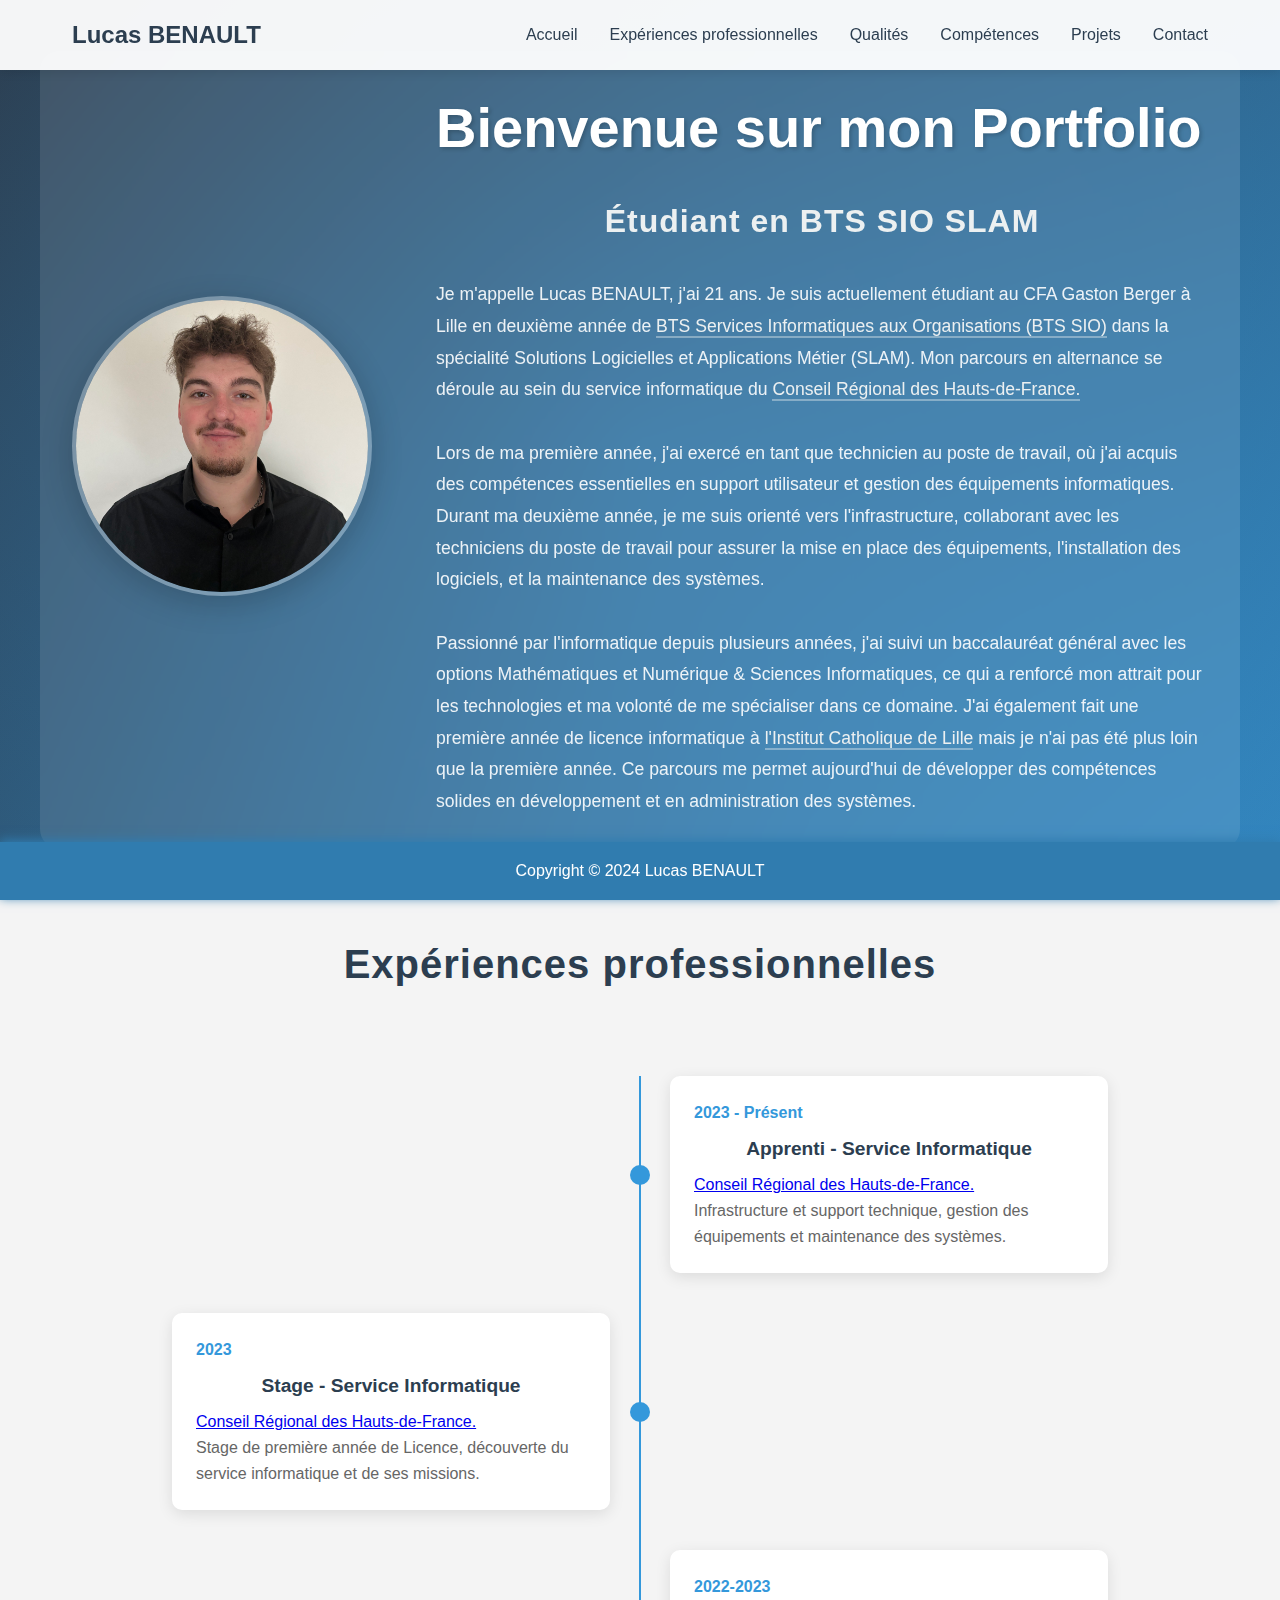
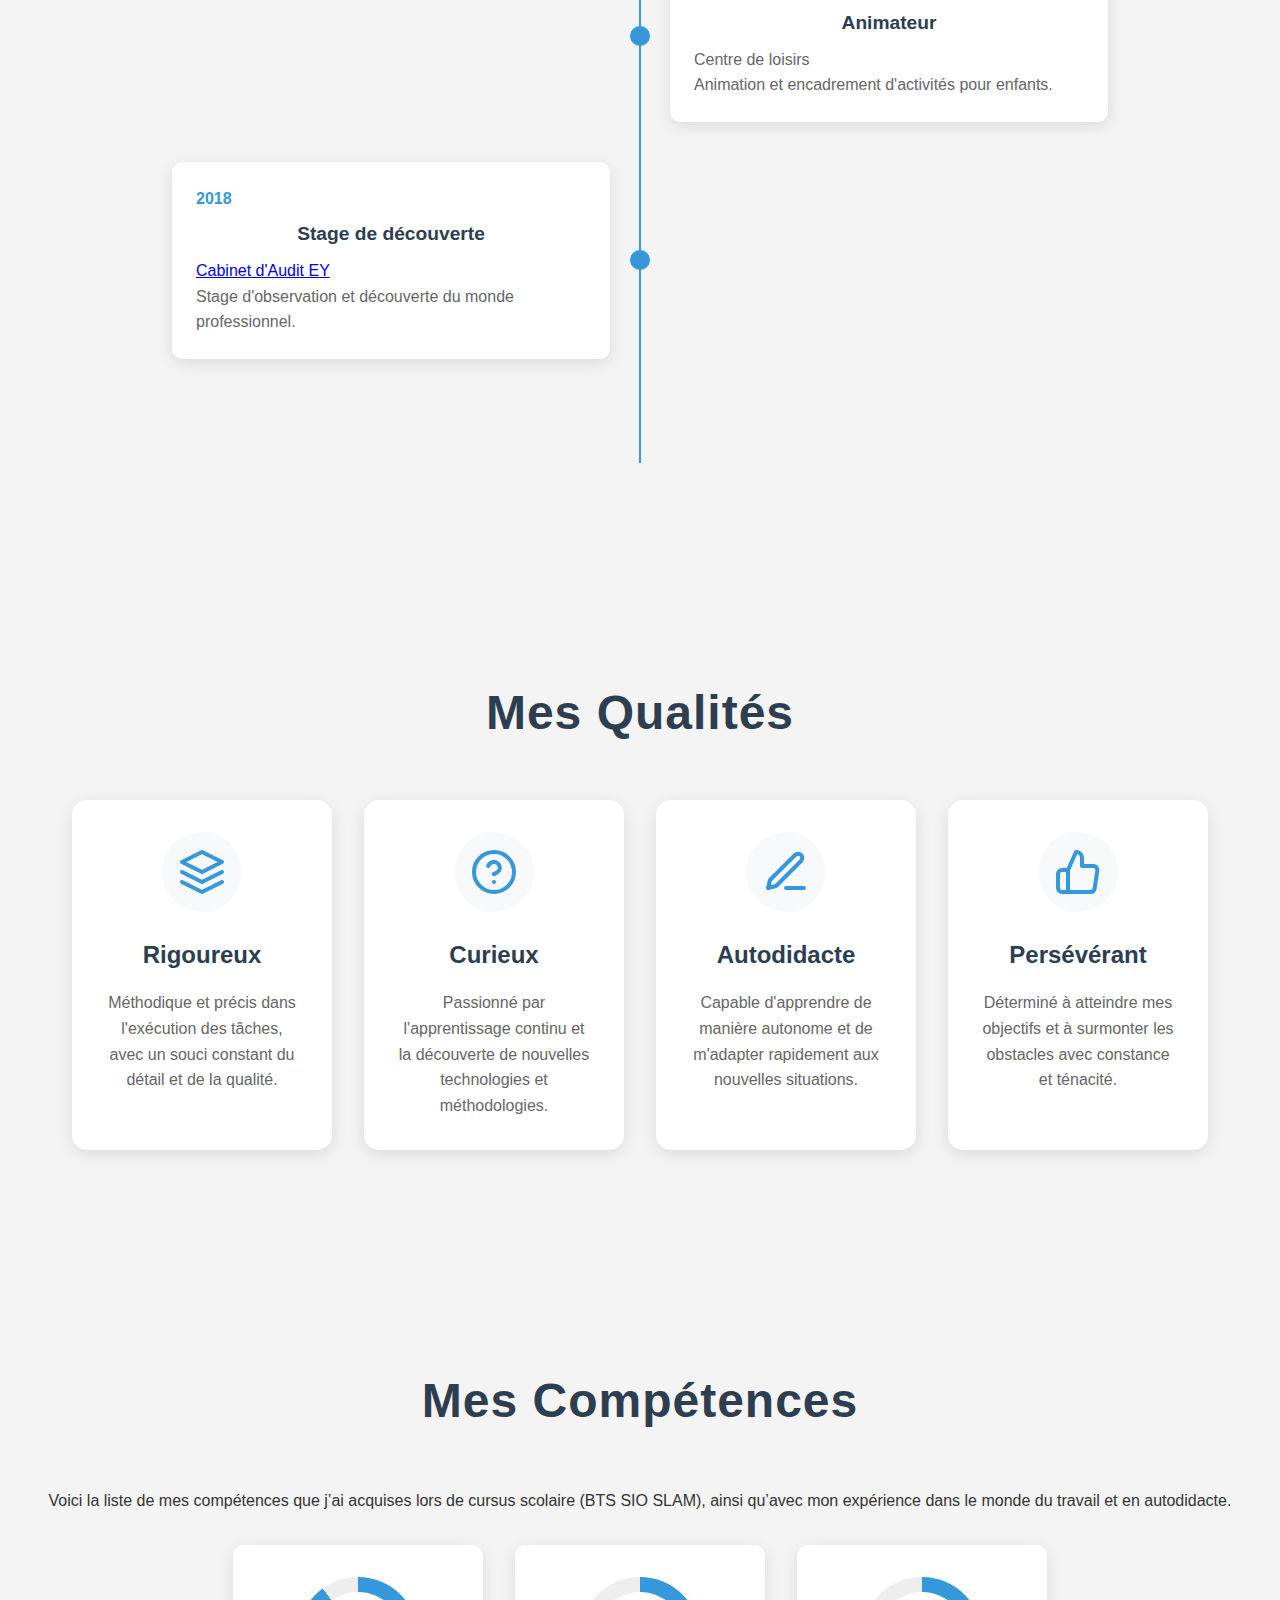
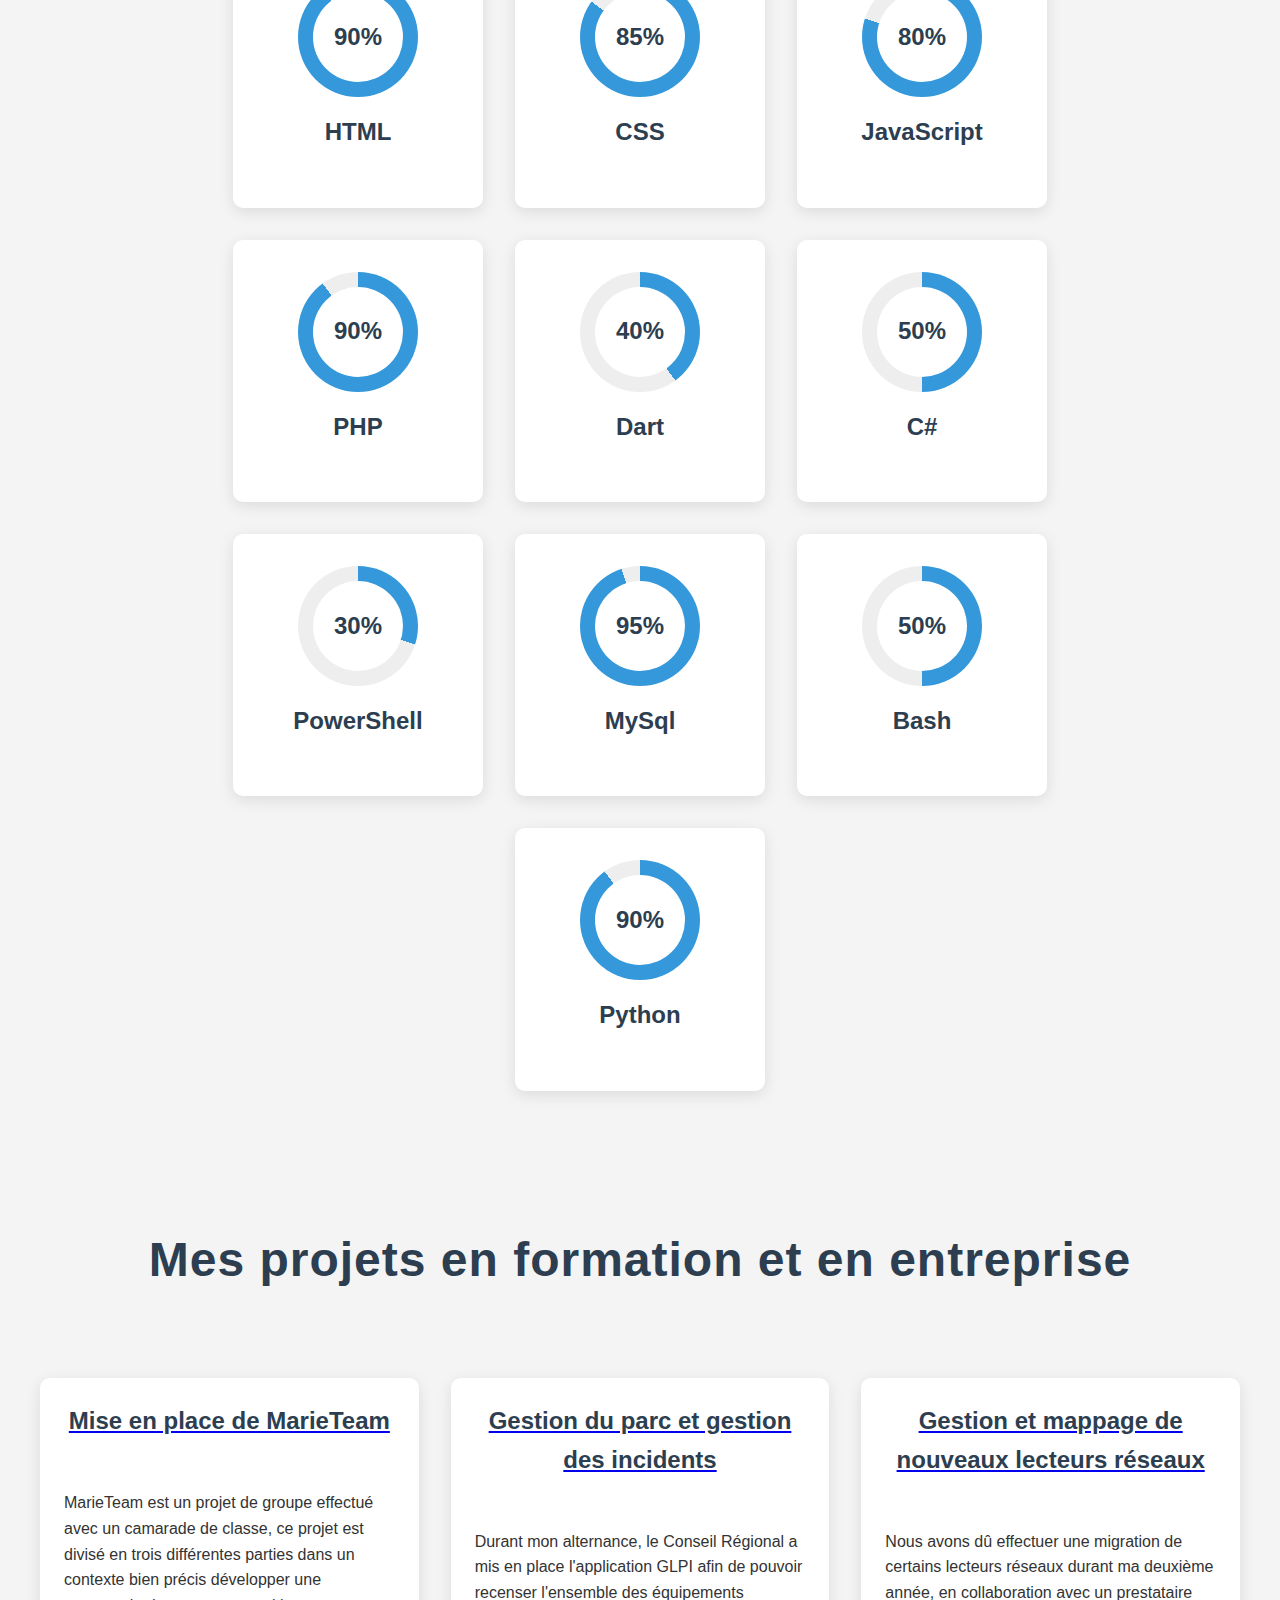
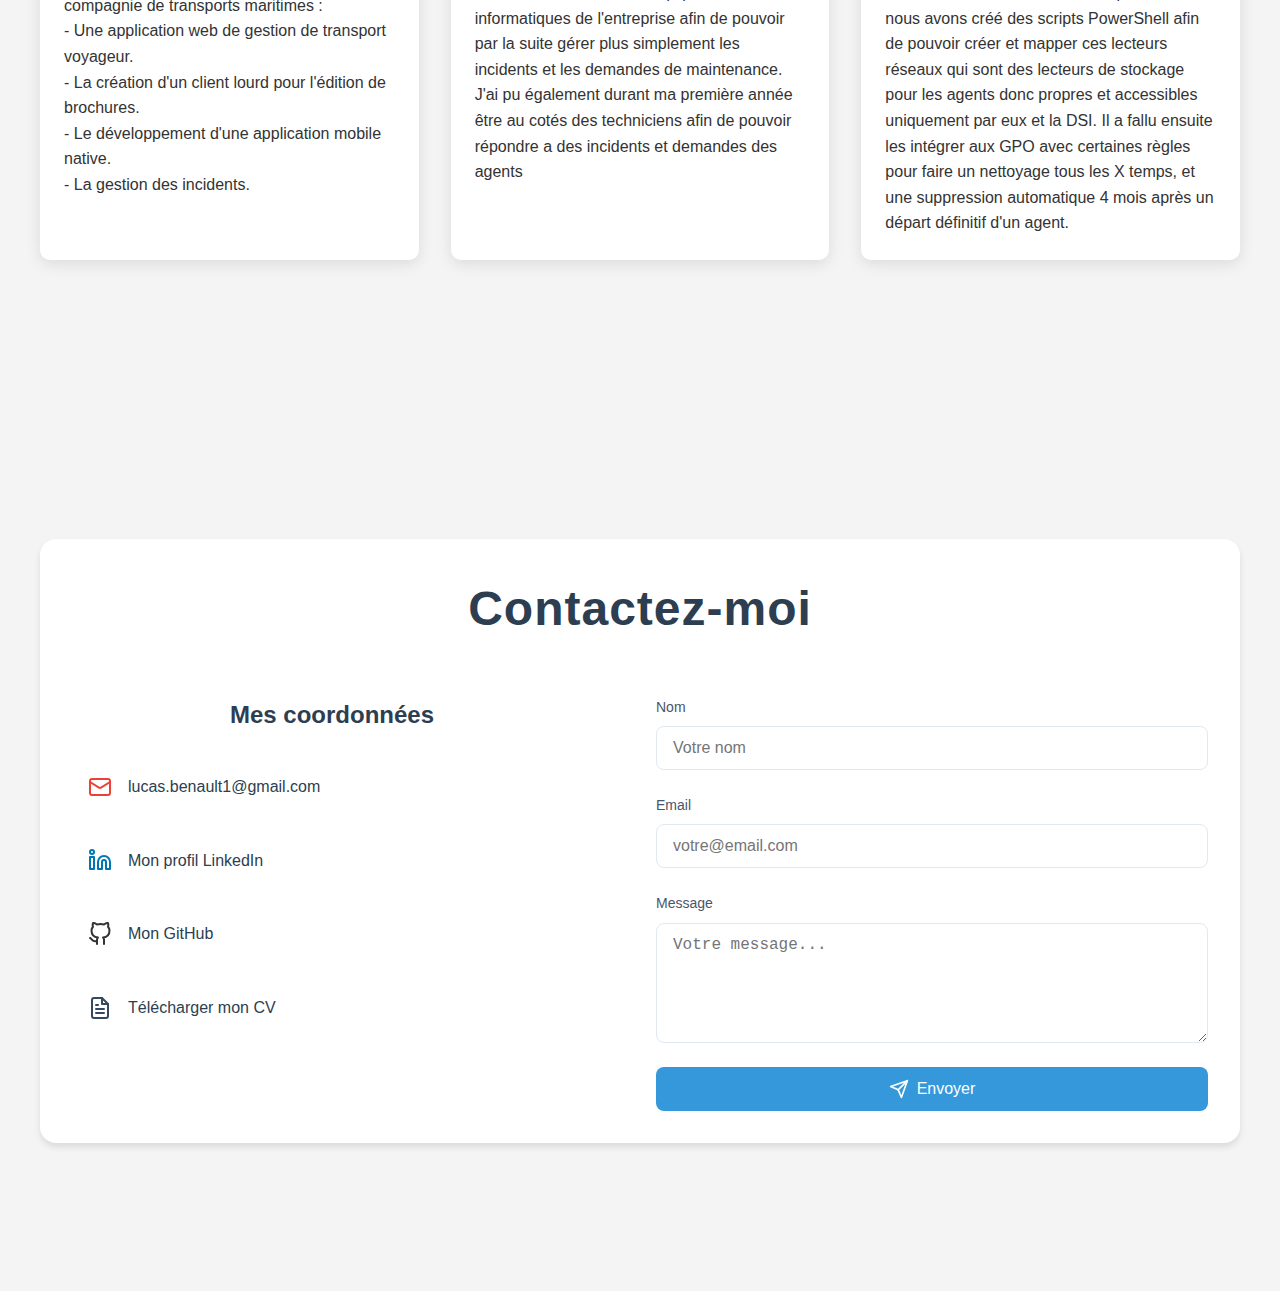
==== index.html @ 46acf42e "ajout des projets et de l'epreuve E5" ====
<!DOCTYPE html>
<html lang="fr">
<head>
    <meta charset="UTF-8">
    <meta name="viewport" content="width=device-width, initial-scale=1.0">
    <title>Mon Portfolio</title>
    <link rel="stylesheet" href="style.css">
</head>
<body>
    <nav>
        <div class="nav-content">
            <div class="logo">Lucas BENAULT</div>
            <ul class="nav-links">
                <li><a href="#accueil">Accueil</a></li>
                <li><a href="#exp">Expériences professionnelles</a></li>
                <li><a href="#qualite">Qualités</a></li>
                <li><a href="#competences">Compétences</a></li>
                <li><a href="#projets">Projets</a></li>
                <li><a href="#contact">Contact</a></li>
            </ul>
        </div>
    </nav>

    <section id="accueil">
        <div class="container">
            <div class="profile-section">
                <img src="Lucas.jpeg" alt="Lucas BENAULT" class="profile-photo">
            </div>
            <div class="content-section">
                <h1 class="title">Bienvenue sur mon Portfolio</h1>
                <h2 class="subtitle-main">Étudiant en BTS SIO SLAM</h2>
                <p class="description">Je m'appelle Lucas BENAULT, j'ai 21 ans. Je suis actuellement étudiant au CFA Gaston Berger à Lille en deuxième année de 
                    <a href="https://www.gastonberger.fr/wp-content/uploads/2018/01/BTS_SIO.pdf" target="_blank"> BTS Services Informatiques aux Organisations (BTS SIO)</a>
                    dans la spécialité Solutions Logicielles et Applications Métier (SLAM). Mon parcours en alternance se déroule au sein du service informatique du 
                    <a href="https://www.hautsdefrance.fr/" target="_blank">Conseil Régional des Hauts-de-France.</a>
                    <br><br>
                    Lors de ma première année, j'ai exercé en tant que technicien au poste de travail, où j'ai acquis des compétences essentielles en support utilisateur et gestion des équipements 
                    informatiques. Durant ma deuxième année, je me suis orienté vers l'infrastructure, collaborant avec les techniciens du poste de travail pour assurer la mise en place 
                    des équipements, l'installation des logiciels, et la maintenance des systèmes.
                    <br><br>
                    Passionné par l'informatique depuis plusieurs années, j'ai suivi un baccalauréat général avec les options Mathématiques et Numérique & Sciences Informatiques, 
                    ce qui a renforcé mon attrait pour les technologies et ma volonté de me spécialiser dans ce domaine. J'ai également fait une première année de licence informatique 
                    à <a href="https://www.univ-catholille.fr/" target="_blank">l'Institut Catholique de Lille</a> mais je n'ai pas été plus loin que la première année. 
                    Ce parcours me permet aujourd'hui de développer des compétences solides en développement et en administration des systèmes.</p>
            </div>
        </div>
    </section>

    <section id="exp">
        <div class="exp-container">
            <h2>Expériences professionnelles</h2>
            <div class="timeline">
                <div class="timeline-item">
                    <div class="timeline-content">
                        <div class="timeline-date">2023 - Présent</div>
                        <h3 class="timeline-title">Apprenti - Service Informatique</h3>
                        <p class="timeline-description">
                            <a href="https://www.hautsdefrance.fr/" target="_blank"> Conseil Régional des Hauts-de-France.</a><br>
                            Infrastructure et support technique, gestion des équipements et maintenance des systèmes.
                        </p>
                    </div>
                </div>
                
                <div class="timeline-item">
                    <div class="timeline-content">
                        <div class="timeline-date">2023</div>
                        <h3 class="timeline-title">Stage - Service Informatique</h3>
                        <p class="timeline-description">
                            <a href="https://www.hautsdefrance.fr/" target="_blank"> Conseil Régional des Hauts-de-France.</a><br>
                            Stage de première année de Licence, découverte du service informatique et de ses missions.
                        </p>
                    </div>
                </div>
                
                <div class="timeline-item">
                    <div class="timeline-content">
                        <div class="timeline-date">2022-2023</div>
                        <h3 class="timeline-title">Animateur</h3>
                        <p class="timeline-description">
                            Centre de loisirs<br>
                            Animation et encadrement d'activités pour enfants.
                        </p>
                    </div>
                </div>
                
                <div class="timeline-item">
                    <div class="timeline-content">
                        <div class="timeline-date">2018</div>
                        <h3 class="timeline-title">Stage de découverte</h3>
                        <p class="timeline-description">
                            <a href="https://www.ey.com/fr_fr" target="_blank">Cabinet d'Audit EY</a><br>
                            Stage d'observation et découverte du monde professionnel.
                        </p>
                    </div>
                </div>
            </div>
        </div>
    </section>

    <section id="qualite">
        <h2>Mes Qualités</h2>
        <div class="qualities-grid">
            <div class="quality-card">
                <div class="quality-icon">
                    <svg xmlns="http://www.w3.org/2000/svg" width="48" height="48" viewBox="0 0 24 24" fill="none" stroke="currentColor" stroke-width="2" stroke-linecap="round" stroke-linejoin="round">
                        <path d="M12 2L2 7l10 5 10-5-10-5z"/>
                        <path d="M2 17l10 5 10-5"/>
                        <path d="M2 12l10 5 10-5"/>
                    </svg>
                </div>
                <h3>Rigoureux</h3>
                <p>Méthodique et précis dans l'exécution des tâches, avec un souci constant du détail et de la qualité.</p>
            </div>
            <div class="quality-card">
                <div class="quality-icon">
                    <svg xmlns="http://www.w3.org/2000/svg" width="48" height="48" viewBox="0 0 24 24" fill="none" stroke="currentColor" stroke-width="2" stroke-linecap="round" stroke-linejoin="round">
                        <circle cx="12" cy="12" r="10"/>
                        <path d="M9.09 9a3 3 0 0 1 5.83 1c0 2-3 3-3 3"/>
                        <line x1="12" y1="17" x2="12" y2="17"/>
                    </svg>
                </div>
                <h3>Curieux</h3>
                <p>Passionné par l'apprentissage continu et la découverte de nouvelles technologies et méthodologies.</p>
            </div>
            <div class="quality-card">
                <div class="quality-icon">
                    <svg xmlns="http://www.w3.org/2000/svg" width="48" height="48" viewBox="0 0 24 24" fill="none" stroke="currentColor" stroke-width="2" stroke-linecap="round" stroke-linejoin="round">
                        <path d="M12 20h9"/>
                        <path d="M16.5 3.5a2.121 2.121 0 0 1 3 3L7 19l-4 1 1-4L16.5 3.5z"/>
                    </svg>
                </div>
                <h3>Autodidacte</h3>
                <p>Capable d'apprendre de manière autonome et de m'adapter rapidement aux nouvelles situations.</p>
            </div>
            <div class="quality-card">
                <div class="quality-icon">
                    <svg xmlns="http://www.w3.org/2000/svg" width="48" height="48" viewBox="0 0 24 24" fill="none" stroke="currentColor" stroke-width="2" stroke-linecap="round" stroke-linejoin="round">
                        <path d="M14 9V5a3 3 0 0 0-3-3l-4 9v11h11.28a2 2 0 0 0 2-1.7l1.38-9a2 2 0 0 0-2-2.3zM7 22H4a2 2 0 0 1-2-2v-7a2 2 0 0 1 2-2h3"/>
                    </svg>
                </div>
                <h3>Persévérant</h3>
                <p>Déterminé à atteindre mes objectifs et à surmonter les obstacles avec constance et ténacité.</p>
            </div>
        </div>
    </section>

    <section id="competences">
        <h2>Mes Compétences</h2>
        <p>Voici la liste de mes compétences que j’ai acquises lors de cursus scolaire (BTS SIO SLAM), 
            ainsi qu’avec mon expérience dans le monde du travail et en autodidacte.</p>
        <div class="skills-container">
            <div class="skill-card" data-skill="HTML">
                <div class="skill-level" style="--level: 90%;">
                    <span>90%</span>
                </div>
                <h3>HTML</h3>
            </div>
            <div class="skill-card" data-skill="CSS">
                <div class="skill-level" style="--level: 85%;">
                    <span>85%</span>
                </div>
                <h3>CSS</h3>
            </div>
            <div class="skill-card" data-skill="JavaScript">
                <div class="skill-level" style="--level: 80%;">
                    <span>80%</span>
                </div>
                <h3>JavaScript</h3>
            </div>
            <div class="skill-card" data-skill="PHP">
                <div class="skill-level" style="--level: 90%;">
                    <span>90%</span>
                </div>
                <h3>PHP</h3>
            </div>
            <div class="skill-card" data-skill="Dart">
                <div class="skill-level" style="--level: 40%;">
                    <span>40%</span>
                </div>
                <h3>Dart</h3>
            </div>
            <div class="skill-card" data-skill="C#">
                <div class="skill-level" style="--level: 50%;">
                    <span>50%</span>
                </div>
                <h3>C#</h3>
            </div>
            <div class="skill-card" data-skill="PowerShell">
                <div class="skill-level" style="--level: 30%;">
                    <span>30%</span>
                </div>
                <h3>PowerShell</h3>
            </div>
            <div class="skill-card" data-skill="MySql">
                <div class="skill-level" style="--level: 95%;">
                    <span>95%</span>
                </div>
                <h3>MySql</h3>   
            </div>
            <div class="skill-card" data-skill="Bash">
                <div class="skill-level" style="--level: 50%;">
                    <span>50%</span>
                </div>
                <h3>Bash</h3>   
            </div>
            <div class="skill-card" data-skill="Python">
                <div class="skill-level" style="--level: 90%;">
                    <span>90%</span>
                </div>
                <h3>Python</h3>   
            </div>
        </div>
    </section>
    
    
    <section id="projets">
        <h2>Mes projets en formation et en entreprise</h2>
        <div class="projects-grid">
            <div class="project-card">
                <div class="project-content">
                    <a href="Projets/Marieteam/MarieTeam.html">
                        <h3>Mise en place de MarieTeam</h3><br>
                    </a>
                    <p>MarieTeam est un projet de groupe effectué avec un camarade de classe, ce projet est divisé en trois différentes parties dans un contexte bien précis développer 
                        une compagnie de transports maritimes : <br>
                        - Une application web de gestion de transport voyageur. <br>
                        - La création d'un client lourd pour l'édition de brochures. <br>
                        - Le développement d'une application mobile native. <br>
                        - La gestion des incidents. 
                    </p>
                </div>
            </div>
            <div class="project-card">
                <div class="project-content">
                    <a href="Projets/GPI/GLPI.html">
                        <h3>Gestion du parc et gestion des incidents</h3><br>
                    </a>
                    <p>Durant mon alternance, le Conseil Régional a mis en place l'application GLPI afin de pouvoir recenser l'ensemble des équipements informatiques de l'entreprise
                        afin de pouvoir par la suite gérer plus simplement les incidents et les demandes de maintenance. <br>
                        J'ai pu également durant ma première année être au cotés des techniciens afin de pouvoir répondre a des incidents et demandes des agents
                    </p>
                </div>
            </div>
            <div class="project-card">
                <div class="project-content">
                    <a href="Projets/PowerShell/PowerShell.html">
                        <h3>Gestion et mappage de nouveaux lecteurs réseaux</h3><br>
                    </a>
                    <p>Nous avons dû effectuer une migration de certains lecteurs réseaux durant ma deuxième année, en collaboration avec un prestataire nous avons créé des scripts PowerShell
                        afin de pouvoir créer et mapper ces lecteurs réseaux qui sont des lecteurs de stockage pour les agents donc propres et accessibles uniquement par eux et la DSI. 
                        Il a fallu ensuite les intégrer aux GPO avec certaines règles pour faire un nettoyage tous les X temps, et une suppression automatique 4 mois après un départ définitif
                        d'un agent. 
                    </p>
                </div>
            </div>
        </div>
    </section>
    
    <section id="contact">
        <div class="contact-container">
          <h2>Contactez-moi</h2>

        <div class="contact-grid">
            <!-- Liens de contact -->
            <div class="contact-info">
            <h3>Mes coordonnées</h3>
            <div class="contact-links">
                <a href="mailto:lucas.benault1@gmail.com" class="contact-link">
                <svg xmlns="http://www.w3.org/2000/svg" width="24" height="24" viewBox="0 0 24 24" fill="none" stroke="currentColor" stroke-width="2" stroke-linecap="round" stroke-linejoin="round" class="email-icon">
                    <rect x="2" y="4" width="20" height="16" rx="2"></rect>
                    <path d="m22 7-8.97 5.7a1.94 1.94 0 0 1-2.06 0L2 7"></path>
                </svg>
                <span>lucas.benault1@gmail.com</span>
                </a>
                <a href="https://www.linkedin.com/in/lucas-benault/" target="_blank" rel="noopener noreferrer" class="contact-link">
                <svg xmlns="http://www.w3.org/2000/svg" width="24" height="24" viewBox="0 0 24 24" fill="none" stroke="currentColor" stroke-width="2" stroke-linecap="round" stroke-linejoin="round" class="linkedin-icon">
                    <path d="M16 8a6 6 0 0 1 6 6v7h-4v-7a2 2 0 0 0-2-2 2 2 0 0 0-2 2v7h-4v-7a6 6 0 0 1 6-6z"></path>
                    <rect x="2" y="9" width="4" height="12"></rect>
                    <circle cx="4" cy="4" r="2"></circle>
                </svg>
                <span>Mon profil LinkedIn</span>
                </a>
                <a href="https://github.com/Beno04" target="_blank" rel="noopener noreferrer" class="contact-link">
                <svg xmlns="http://www.w3.org/2000/svg" width="24" height="24" viewBox="0 0 24 24" fill="none" stroke="currentColor" stroke-width="2" stroke-linecap="round" stroke-linejoin="round" class="github-icon">
                    <path d="M9 19c-5 1.5-5-2.5-7-3m14 6v-3.87a3.37 3.37 0 0 0-.94-2.61c3.14-.35 6.44-1.54 6.44-7A5.44 5.44 0 0 0 20 4.77 5.07 5.07 0 0 0 19.91 1S18.73.65 16 2.48a13.38 13.38 0 0 0-7 0C6.27.65 5.09 1 5.09 1A5.07 5.07 0 0 0 5 4.77a5.44 5.44 0 0 0-1.5 3.78c0 5.42 3.3 6.61 6.44 7A3.37 3.37 0 0 0 9 18.13V22"></path>
                </svg>
                <span>Mon GitHub</span>
                </a>
                <a href="CV Lucas.pdf" target="_blank" rel="noopener noreferrer" class="contact-link">
                <svg xmlns="http://www.w3.org/2000/svg" width="24" height="24" viewBox="0 0 24 24" fill="none" stroke="currentColor" stroke-width="2" stroke-linecap="round" stroke-linejoin="round" class="cv-icon">
                    <path d="M14 2H6a2 2 0 0 0-2 2v16a2 2 0 0 0 2 2h12a2 2 0 0 0 2-2V8z"></path>
                    <polyline points="14 2 14 8 20 8"></polyline>
                    <line x1="16" y1="13" x2="8" y2="13"></line>
                    <line x1="16" y1="17" x2="8" y2="17"></line>
                    <line x1="10" y1="9" x2="8" y2="9"></line>
                </svg>
                <span>Télécharger mon CV</span>
                </a>
            </div>
            </div>

            <!-- Formulaire de contact -->
            <form class="contact-form">
            <div class="form-group">
                <label for="name">Nom</label>
                <input type="text" id="name" name="name" required placeholder="Votre nom">
            </div>
            <div class="form-group">
                <label for="email">Email</label>
                <input type="email" id="email" name="email" required placeholder="votre@email.com">
            </div>
            <div class="form-group">
                <label for="message">Message</label>
                <textarea id="message" name="message" required rows="4" placeholder="Votre message..."></textarea>
            </div>
            <button type="submit" class="submit-button">
                <svg xmlns="http://www.w3.org/2000/svg" width="24" height="24" viewBox="0 0 24 24" fill="none" stroke="currentColor" stroke-width="2" stroke-linecap="round" stroke-linejoin="round">
                <line x1="22" y1="2" x2="11" y2="13"></line>
                <polygon points="22 2 15 22 11 13 2 9 22 2"></polygon>
                </svg>
                Envoyer
            </button>
            </form>
        </div>
        </div>
    </section>

    <script src="main.js"></script>

    <footer class="footer">
        <p>Copyright © 2024 Lucas BENAULT</p>
    </footer>
    
</body>
</html>
---- style.css ----
* {
    margin: 0;
    padding: 0;
    box-sizing: border-box;
    scroll-behavior: smooth;
}

body {
    font-family: 'Segoe UI', Tahoma, Geneva, Verdana, sans-serif;
    line-height: 1.6;
    color: #333;
    background-color: #f4f4f4;
}

/* Modification des titres de section */
section h2 {
    text-align: center;
    color: #2c3e50;
    font-size: 3rem;
    margin-bottom: 3rem;
    font-weight: bold;
    letter-spacing: 1px;
}

h3{
    text-align: center;
    color: #2c3e50;
    font-size: 1.8rem;
    font-weight: bold;
}

h4{
    text-align: center;
    color: #2c3e50;
    font-size: 1.5rem;
}

/* Garder le style spécifique du titre d'accueil */
.title {
    font-size: 3.5rem;
    margin-bottom: 1rem;
    animation: fadeInUp 1s ease;
}

/* Navigation */
nav {
    position: fixed;
    width: 100%;
    background: rgba(255, 255, 255, 0.95);
    padding: 1rem 0;
    box-shadow: 0 2px 10px rgba(0, 0, 0, 0.1);
    z-index: 1000;
}

.nav-content {
    max-width: 1200px;
    margin: 0 auto;
    display: flex;
    justify-content: space-between;
    align-items: center;
    padding: 0 2rem;
}

.logo {
    font-size: 1.5rem;
    font-weight: bold;
    color: #2c3e50;
}

.nav-links {
    display: flex;
    list-style: none;
    gap: 2rem;
}

.nav-links a {
    text-decoration: none;
    color: #2c3e50;
    font-weight: 500;
    transition: color 0.3s;
}

.nav-links a:hover {
    color: #3498db;
}

/* Sections */
section {
    min-height: 100vh;
    padding: 6rem rem;
    display: flex;
    flex-direction: column;
    align-items: center;
    justify-content: center;
}

/* Amélioration de la section accueil */
#accueil {
    background: linear-gradient(135deg, #2c3e50, #3498db);
    color: white;
    text-align: center;
    position: relative;
    overflow: hidden;
}

#accueil::before {
    content: '';
    position: absolute;
    top: 0;
    left: 0;
    right: 0;
    bottom: 0;
    background: radial-gradient(circle at center, rgba(52, 152, 219, 0.2) 0%, rgba(44, 62, 80, 0.2) 100%);
    pointer-events: none;
}

.container {
    max-width: 1200px;
    margin: 0 auto;
    position: relative;
    z-index: 1;
    padding: 2rem;
    display: flex;
    align-items: center;
    gap: 4rem;
    background: rgba(255, 255, 255, 0.1);
    border-radius: 20px;
    backdrop-filter: blur(5px);
}

.profile-section {
    flex-shrink: 0;
}

.profile-photo {
    width: 300px;
    height: 300px;
    border-radius: 50%;
    object-fit: cover;
    border: 4px solid rgba(255, 255, 255, 0.3);
    box-shadow: 0 8px 32px rgba(0, 0, 0, 0.2);
    animation: fadeInLeft 1s ease;
}

.img {
    width: 1500px;
    height: 800px;
}

.img-mobile {
    width: 350px;
    height: 700px;
}

.GLPI-ticket {
    width: 1500px;
    height: 500px;
}

.content-section {
    text-align: left;
    flex-grow: 1;
}

.title {
    font-size: 3.5rem;
    margin-bottom: 1.5rem;
    animation: fadeInRight 1s ease;
    text-shadow: 2px 2px 4px rgba(0, 0, 0, 0.2);
}

.subtitle-main {
    font-size: 2rem;
    font-weight: bold;
    margin-bottom: 2rem;
    color: #ecf0f1;
    animation: fadeInRight 1s ease 0.2s backwards;
}

.description {
    font-size: 1.1rem;
    line-height: 1.8;
    color: rgba(255, 255, 255, 0.9);
    animation: fadeInRight 1s ease 0.4s backwards;
}

.description a {
    color: #ecf0f1;
    text-decoration: none;
    border-bottom: 2px solid rgba(236, 240, 241, 0.4);
    transition: border-color 0.3s;
}

.description a:hover {
    border-color: #ecf0f1;
}

/* Qualités */
.qualities-grid {
    display: grid;
    grid-template-columns: repeat(auto-fit, minmax(250px, 1fr));
    gap: 2rem;
    max-width: 1200px;
    width: 100%;
    padding: 0 2rem;
}

.quality-card {
    background: white;
    padding: 2rem;
    border-radius: 15px;
    box-shadow: 0 4px 15px rgba(0, 0, 0, 0.1);
    text-align: center;
    transition: transform 0.3s ease, box-shadow 0.3s ease;
}

.quality-card:hover {
    transform: translateY(-5px);
    box-shadow: 0 8px 25px rgba(0, 0, 0, 0.15);
}

.quality-icon {
    width: 80px;
    height: 80px;
    margin: 0 auto 1.5rem;
    display: flex;
    align-items: center;
    justify-content: center;
    background: #f8f9fa;
    border-radius: 50%;
    color: #3498db;
}

.quality-card h3 {
    color: #2c3e50;
    font-size: 1.5rem;
    margin-bottom: 1rem;
}

.quality-card p {
    color: #666;
    line-height: 1.6;
}

/* Expériences professionnelles */
.exp-container {
    max-width: 1000px;
    width: 100%;
    margin: 0 auto;
    padding: 2rem;
}

.exp-container h2 {
    text-align: center;
    color: #2c3e50;
    font-size: 2.5rem;
    margin-bottom: 3rem;
}

.timeline {
    position: relative;
    padding: 2rem 0;
}

.timeline::before {
    content: '';
    position: absolute;
    left: 50%;
    transform: translateX(-50%);
    width: 2px;
    height: 100%;
    background: #3498db;
}

.timeline-item {
    display: flex;
    justify-content: flex-end;
    padding-right: 30px;
    position: relative;
    margin-bottom: 2.5rem;
    width: 50%;
}

.timeline-item:nth-child(odd) {
    align-self: flex-end;
    justify-content: flex-start;
    padding-left: 30px;
    padding-right: 0;
    left: 50%;
}

.timeline-content {
    background: white;
    padding: 1.5rem;
    border-radius: 10px;
    box-shadow: 0 4px 15px rgba(0, 0, 0, 0.1);
    position: relative;
    width: 100%;
    transition: transform 0.3s ease;
}

.timeline-content:hover {
    transform: translateY(-5px);
}

.timeline-date {
    font-weight: bold;
    color: #3498db;
    margin-bottom: 0.5rem;
}

.timeline-title {
    font-size: 1.2rem;
    color: #2c3e50;
    margin-bottom: 0.5rem;
}

.timeline-description {
    color: #666;
    line-height: 1.6;
}

.timeline-content::before {
    content: '';
    position: absolute;
    width: 20px;
    height: 20px;
    background: #3498db;
    border-radius: 50%;
    top: 50%;
    transform: translateY(-50%);
}

.timeline-item:nth-child(odd) .timeline-content::before {
    left: -40px;
}

.timeline-item:nth-child(even) .timeline-content::before {
    right: -40px;
}

/* Compétences */
.skills-container {
    display: grid;
    grid-template-columns: repeat(3, 1fr);
    gap: 2rem;
    flex-wrap: wrap;
    justify-content: center;
    margin-top: 2rem;
}

.skill-card {
    background: white;
    padding: 2rem;
    border-radius: 10px;
    box-shadow: 0 4px 15px rgba(0, 0, 0, 0.1);
    width: 250px;
    text-align: center;
    transition: transform 0.3s;
}

.skill-card:hover {
    transform: translateY(-5px);
}

.skill-level {
    width: 120px;
    height: 120px;
    border-radius: 50%;
    margin: 0 auto 1rem;
    display: flex;
    align-items: center;
    justify-content: center;
    font-size: 1.5rem;
    font-weight: bold;
    color: #2c3e50;
    background: conic-gradient(#3498db var(--level), #eee var(--level));
    position: relative;
}

.skills-container > .skill-card:last-child {
    grid-column: 2;
}

.skill-level::before {
    content: '';
    position: absolute;
    width: 90px;
    height: 90px;
    background: white;
    border-radius: 50%;
    z-index: 1; /* Assure que le cercle interne est en dessous du texte */
}

.skill-level span {
    position: relative;
    z-index: 2; /* Assure que le texte (pourcentage) est au-dessus du cercle interne */
}


/* Projets */
.projects-grid {
    display: grid;
    grid-template-columns: repeat(auto-fit, minmax(300px, 1fr));
    gap: 2rem;
    width: 100%;
    max-width: 1200px;
    margin-top: 2rem;
}

.project-card {
    background: white;
    border-radius: 10px;
    overflow: hidden;
    box-shadow: 0 4px 15px rgba(0, 0, 0, 0.1);
    transition: transform 0.3s;
}

.project-card:hover {
    transform: translateY(-5px);
}

.project-content {
    padding: 1.5rem;
}

/* Section contact */
#contact {
    min-height: 100vh;
    padding: 4rem 1rem;
    display: flex;
    align-items: center;
    justify-content: center;
  }
  
  .contact-container {
    max-width: 1200px;
    width: 100%;
    margin: 0 auto;
    background-color: white;
    padding: 2rem;
    border-radius: 1rem;
    box-shadow: 0 4px 6px rgba(0, 0, 0, 0.1);
  }
  
  h2 {
    text-align: center;
    color: #2c3e50;
    font-size: 2.5rem;
    margin-bottom: 2rem;
  }
  
  h3 {
    color: #2c3e50;
    font-size: 1.5rem;
    margin-bottom: 1.5rem;
  }
  
  .contact-grid {
    display: grid;
    grid-template-columns: 1fr 1fr;
    gap: 2rem;
  }
  
  /* Liens de contact */
  .contact-info {
    padding-right: 2rem;
  }
  
  .contact-links {
    display: flex;
    flex-direction: column;
    gap: 1rem;
  }
  
  .contact-link {
    display: flex;
    align-items: center;
    gap: 1rem;
    text-decoration: none;
    color: #2c3e50;
    padding: 1rem;
    border-radius: 0.5rem;
    transition: background-color 0.3s;
  }
  
  .contact-link:hover {
    background-color: #f8f9fa;
  }
  
  .contact-link svg {
    width: 24px;
    height: 24px;
  }
  
  .email-icon {
    color: #ea4335;
  }
  
  .linkedin-icon {
    color: #0077b5;
  }
  
  .github-icon {
    color: #333;
  }
  
  .cv-icon {
    color: #34495e;
  }
  
  /* Formulaire */
  .contact-form {
    display: flex;
    flex-direction: column;
    gap: 1.5rem;
  }
  
  .form-group {
    display: flex;
    flex-direction: column;
    gap: 0.5rem;
  }
  
  label {
    font-size: 0.875rem;
    font-weight: 500;
    color: #4a5568;
  }
  
  input,
  textarea {
    width: 100%;
    padding: 0.75rem 1rem;
    border: 1px solid #e2e8f0;
    border-radius: 0.5rem;
    font-size: 1rem;
    transition: all 0.3s;
  }
  
  input:focus,
  textarea:focus {
    outline: none;
    border-color: #3498db;
    box-shadow: 0 0 0 3px rgba(52, 152, 219, 0.2);
  }
  
  textarea {
    resize: vertical;
    min-height: 120px;
  }
  
  .submit-button {
    display: flex;
    align-items: center;
    justify-content: center;
    gap: 0.5rem;
    padding: 0.75rem 1.5rem;
    background-color: #3498db;
    color: white;
    border: none;
    border-radius: 0.5rem;
    font-size: 1rem;
    font-weight: 500;
    cursor: pointer;
    transition: background-color 0.3s;
  }
  
  .submit-button:hover {
    background-color: #2980b9;
  }
  
  .submit-button svg {
    width: 20px;
    height: 20px;
  }

  /* Footer */
.footer {
    text-align: center;
    padding: 1rem;
    background-color: rgb(48, 124, 175);
    color: white;
    font-size: 1rem;
    position: fixed;
    bottom: 0;
    width: 100%;
    box-shadow: 0 -2px 10px rgb(48, 124, 175);
    z-index: 1000;
}

.screenshots-container {
    display: flex;
    justify-content: center;
    gap: 1rem;
    flex-wrap: wrap;
}

.screenshot {
    max-width: 400px;
    border-radius: 10px;
    box-shadow: 0 4px 10px rgba(0, 0, 0, 0.1);
}
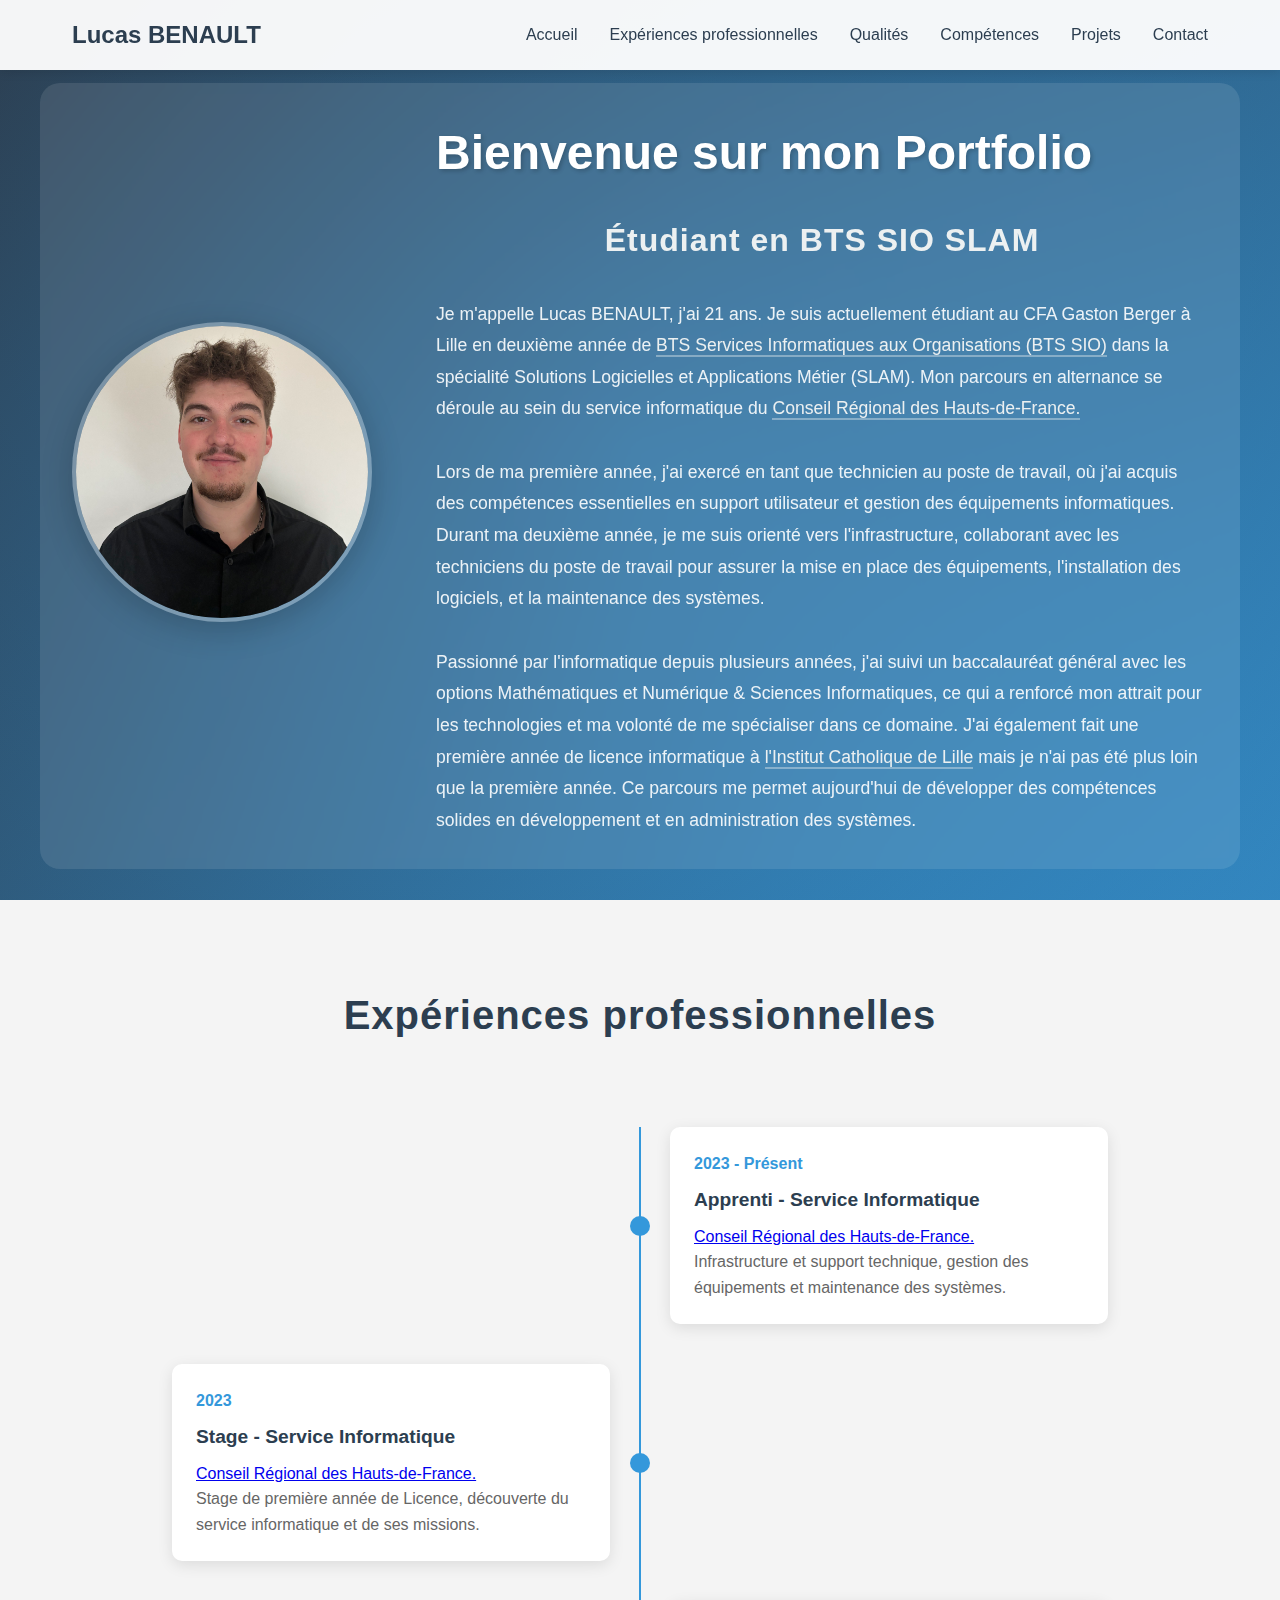
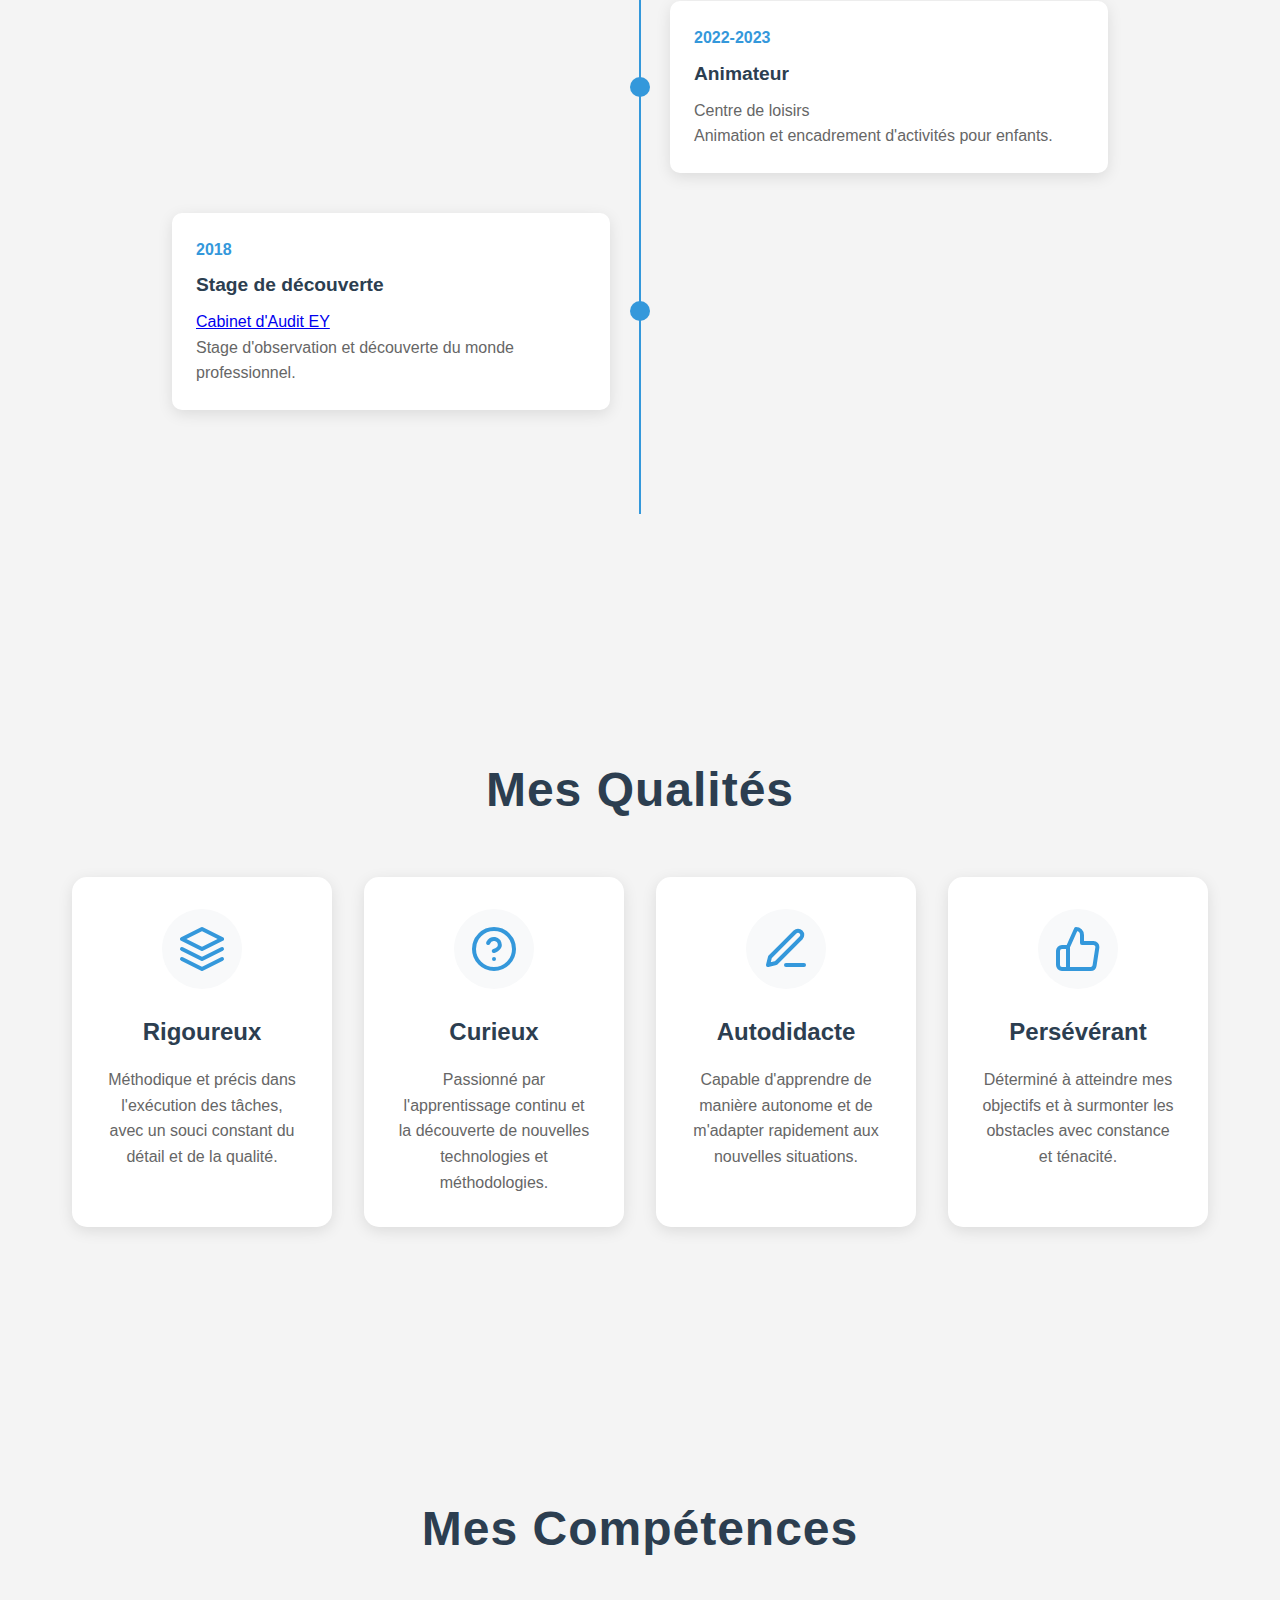
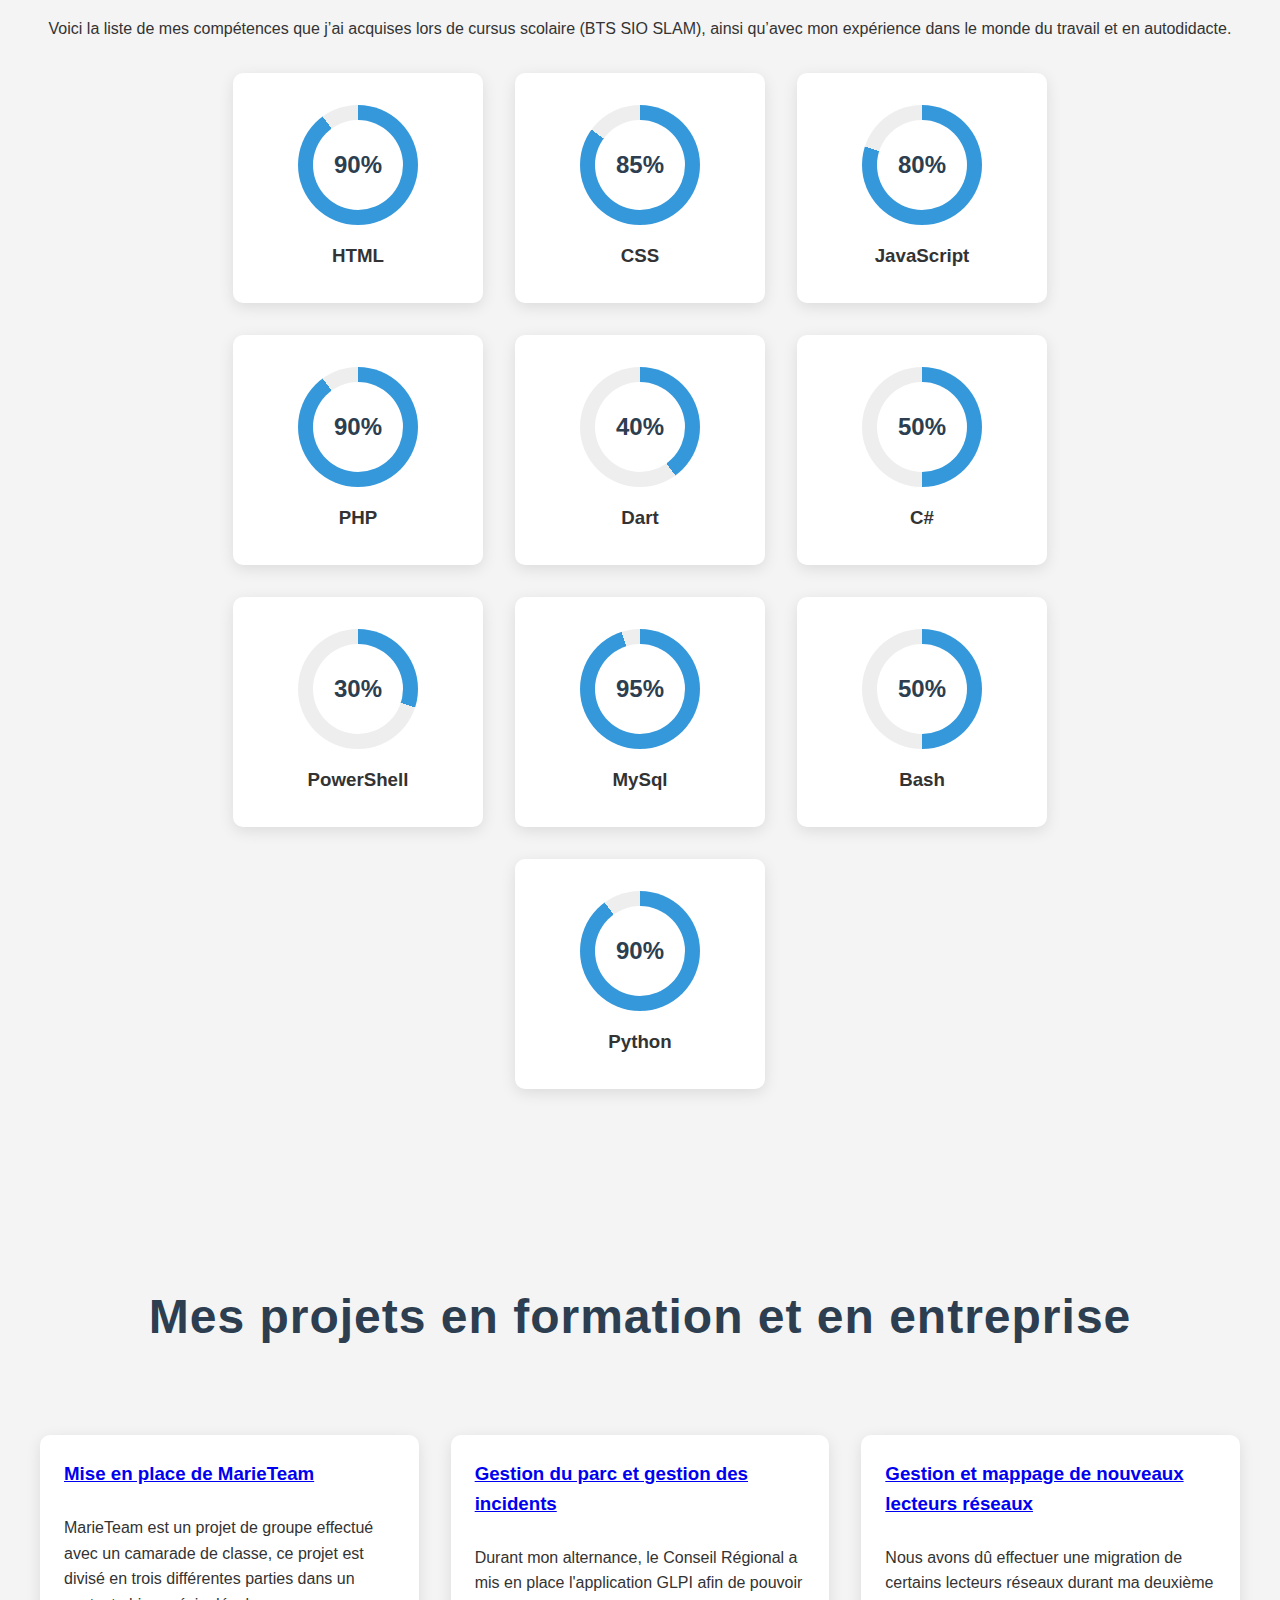
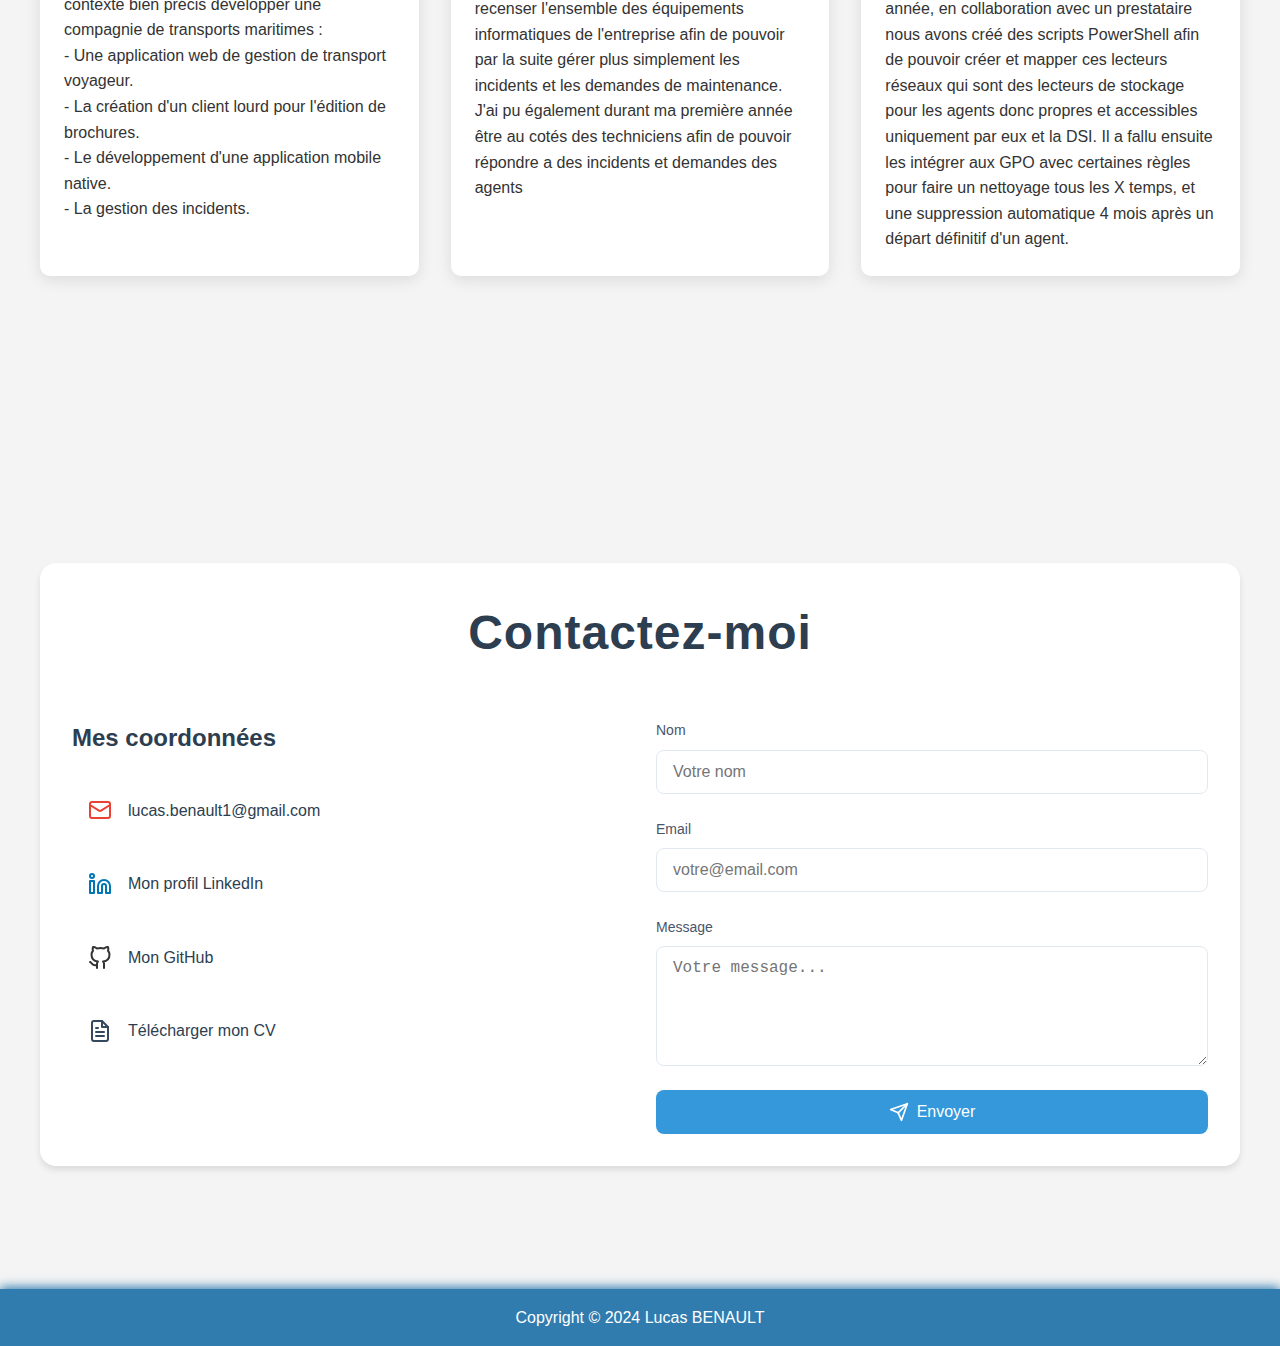
==== commit bbcdbb00: "mise en page" ====
--- a/index.html
+++ b/index.html
@@ -21,7 +21,7 @@
         </div>
     </nav>
 
-    <section id="accueil">
+    <section id="accueil"><br><br>
         <div class="container">
             <div class="profile-section">
                 <img src="Lucas.jpeg" alt="Lucas BENAULT" class="profile-photo">
@@ -46,7 +46,7 @@
         </div>
     </section>
 
-    <section id="exp">
+    <section id="exp"><br><br>
         <div class="exp-container">
             <h2>Expériences professionnelles</h2>
             <div class="timeline">
@@ -97,7 +97,7 @@
         </div>
     </section>
 
-    <section id="qualite">
+    <section id="qualite"><br><br>
         <h2>Mes Qualités</h2>
         <div class="qualities-grid">
             <div class="quality-card">
@@ -144,7 +144,7 @@
         </div>
     </section>
 
-    <section id="competences">
+    <section id="competences"><br><br><br>
         <h2>Mes Compétences</h2>
         <p>Voici la liste de mes compétences que j’ai acquises lors de cursus scolaire (BTS SIO SLAM), 
             ainsi qu’avec mon expérience dans le monde du travail et en autodidacte.</p>
@@ -213,7 +213,7 @@
     </section>
     
     
-    <section id="projets">
+    <section id="projets"><br><br><br>
         <h2>Mes projets en formation et en entreprise</h2>
         <div class="projects-grid">
             <div class="project-card">
@@ -256,14 +256,14 @@
         </div>
     </section>
     
-    <section id="contact">
+    <section id="contact"><br><br>
         <div class="contact-container">
           <h2>Contactez-moi</h2>
 
         <div class="contact-grid">
             <!-- Liens de contact -->
             <div class="contact-info">
-            <h3>Mes coordonnées</h3>
+            <h6>Mes coordonnées</h3>
             <div class="contact-links">
                 <a href="mailto:lucas.benault1@gmail.com" class="contact-link">
                 <svg xmlns="http://www.w3.org/2000/svg" width="24" height="24" viewBox="0 0 24 24" fill="none" stroke="currentColor" stroke-width="2" stroke-linecap="round" stroke-linejoin="round" class="email-icon">
--- a/style.css
+++ b/style.css
@@ -22,7 +22,7 @@
     letter-spacing: 1px;
 }
 
-h3{
+h5{
     text-align: center;
     color: #2c3e50;
     font-size: 1.8rem;
@@ -35,12 +35,6 @@
     font-size: 1.5rem;
 }
 
-/* Garder le style spécifique du titre d'accueil */
-.title {
-    font-size: 3.5rem;
-    margin-bottom: 1rem;
-    animation: fadeInUp 1s ease;
-}
 
 /* Navigation */
 nav {
@@ -163,7 +157,7 @@
 }
 
 .title {
-    font-size: 3.5rem;
+    font-size: 3rem;
     margin-bottom: 1.5rem;
     animation: fadeInRight 1s ease;
     text-shadow: 2px 2px 4px rgba(0, 0, 0, 0.2);
@@ -450,7 +444,7 @@
     margin-bottom: 2rem;
   }
   
-  h3 {
+  h6 {
     color: #2c3e50;
     font-size: 1.5rem;
     margin-bottom: 1.5rem;
@@ -576,18 +570,14 @@
   }
 
   /* Footer */
-.footer {
-    text-align: center;
-    padding: 1rem;
+  .footer {
     background-color: rgb(48, 124, 175);
     color: white;
+    text-align: center;
+    padding: 1rem;
     font-size: 1rem;
-    position: fixed;
-    bottom: 0;
-    width: 100%;
     box-shadow: 0 -2px 10px rgb(48, 124, 175);
-    z-index: 1000;
-}
+  }
 
 .screenshots-container {
     display: flex;
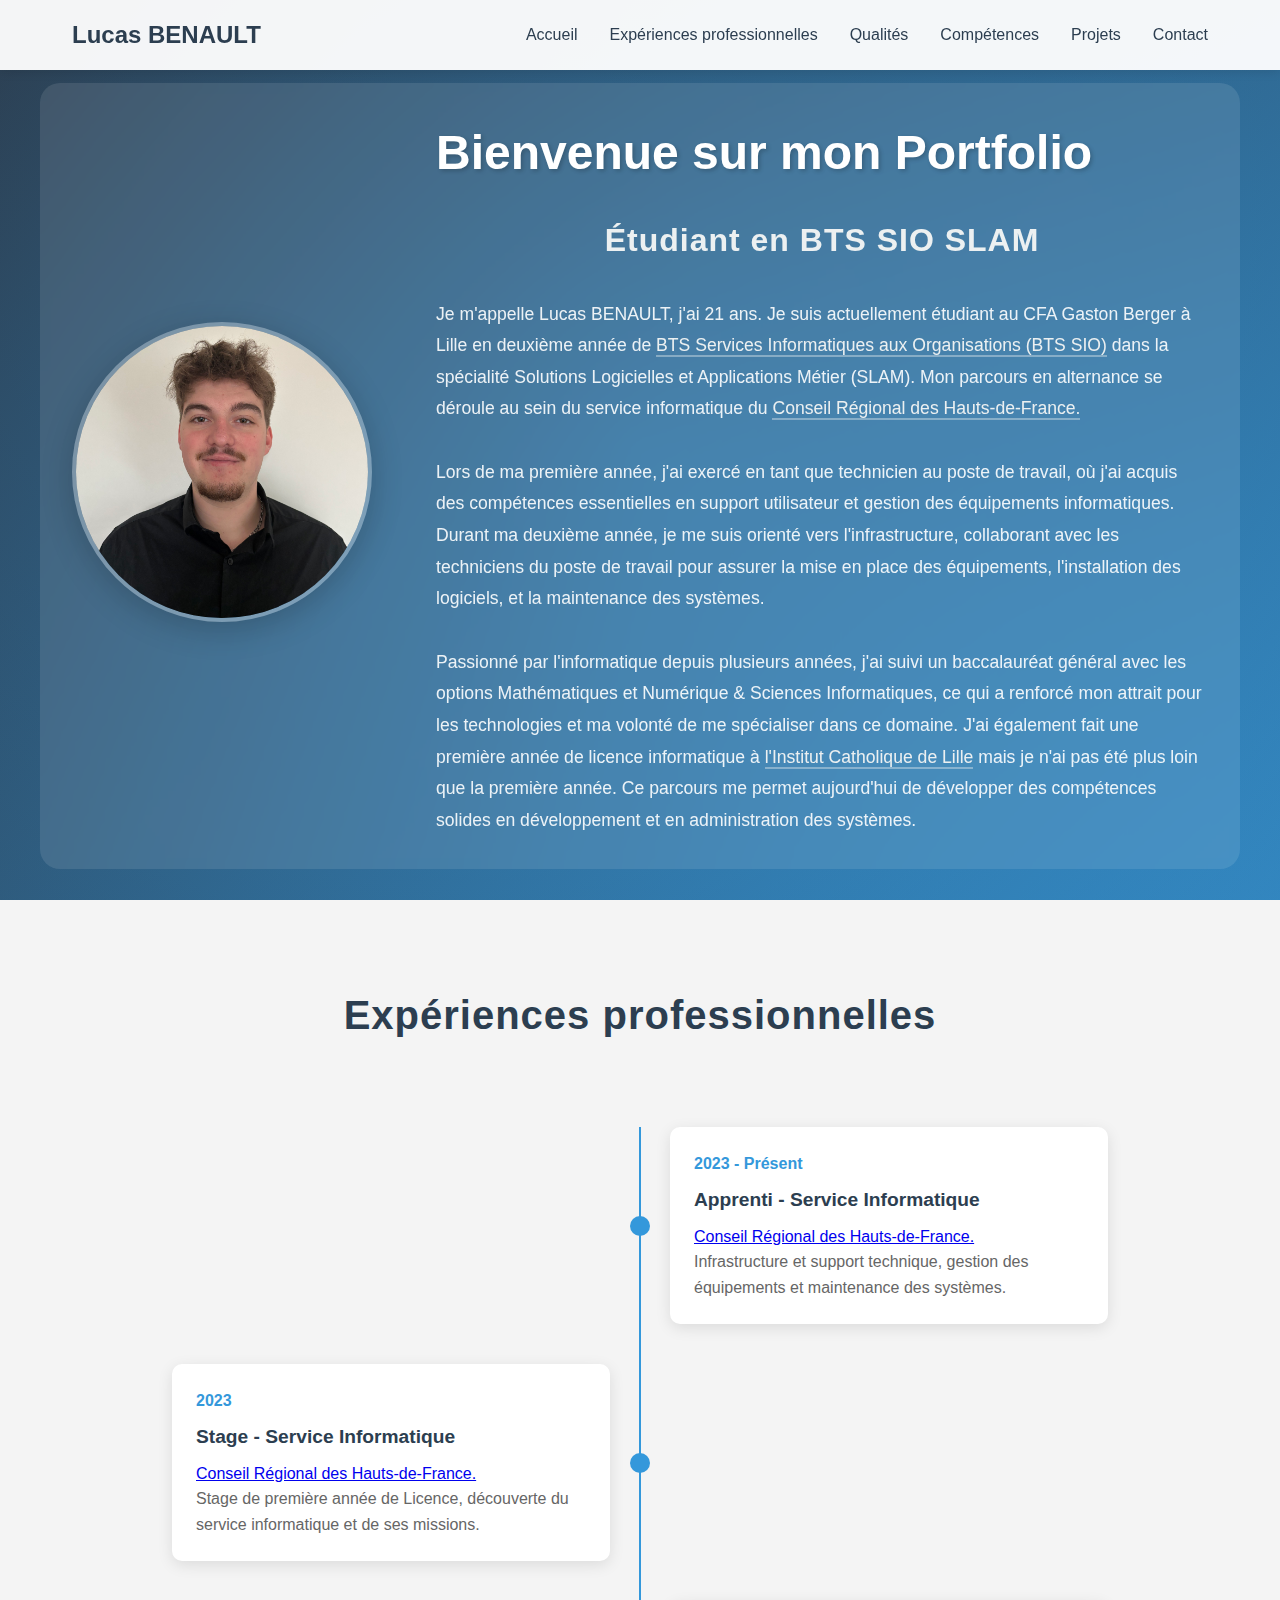
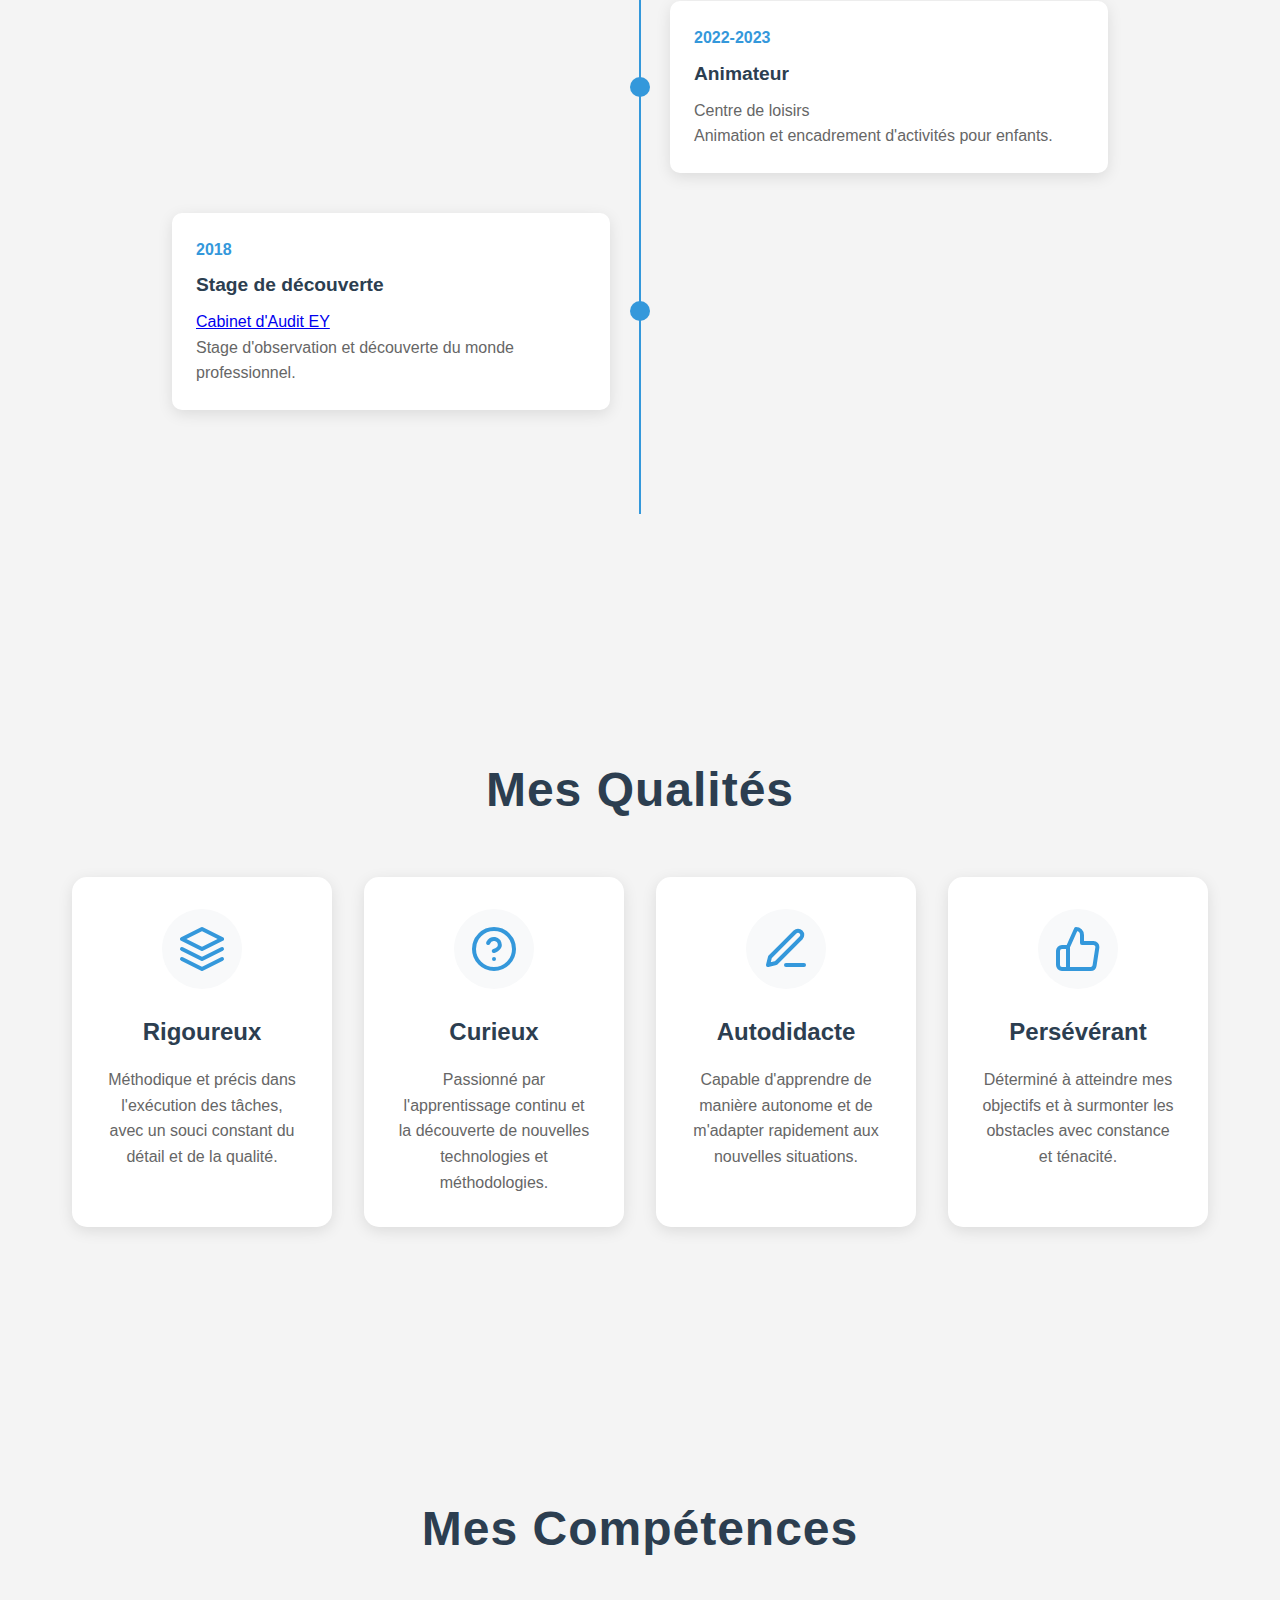
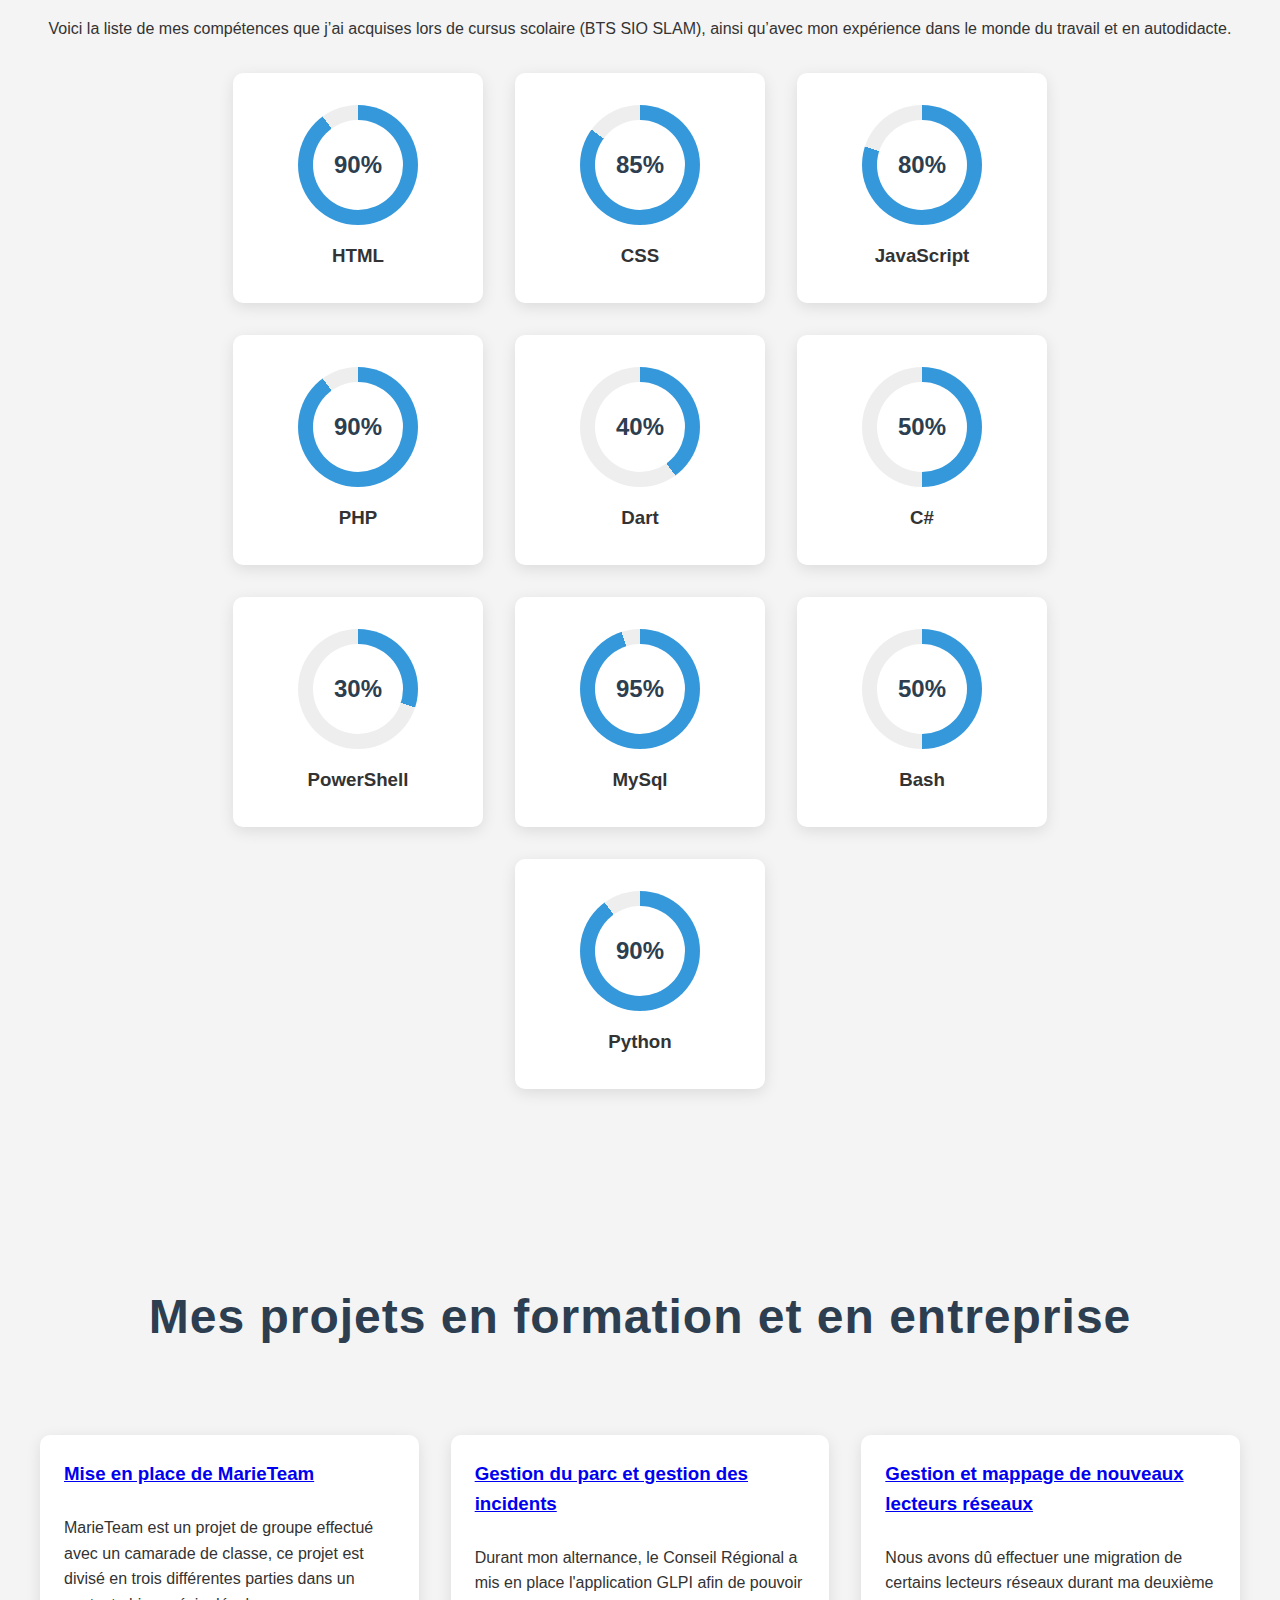
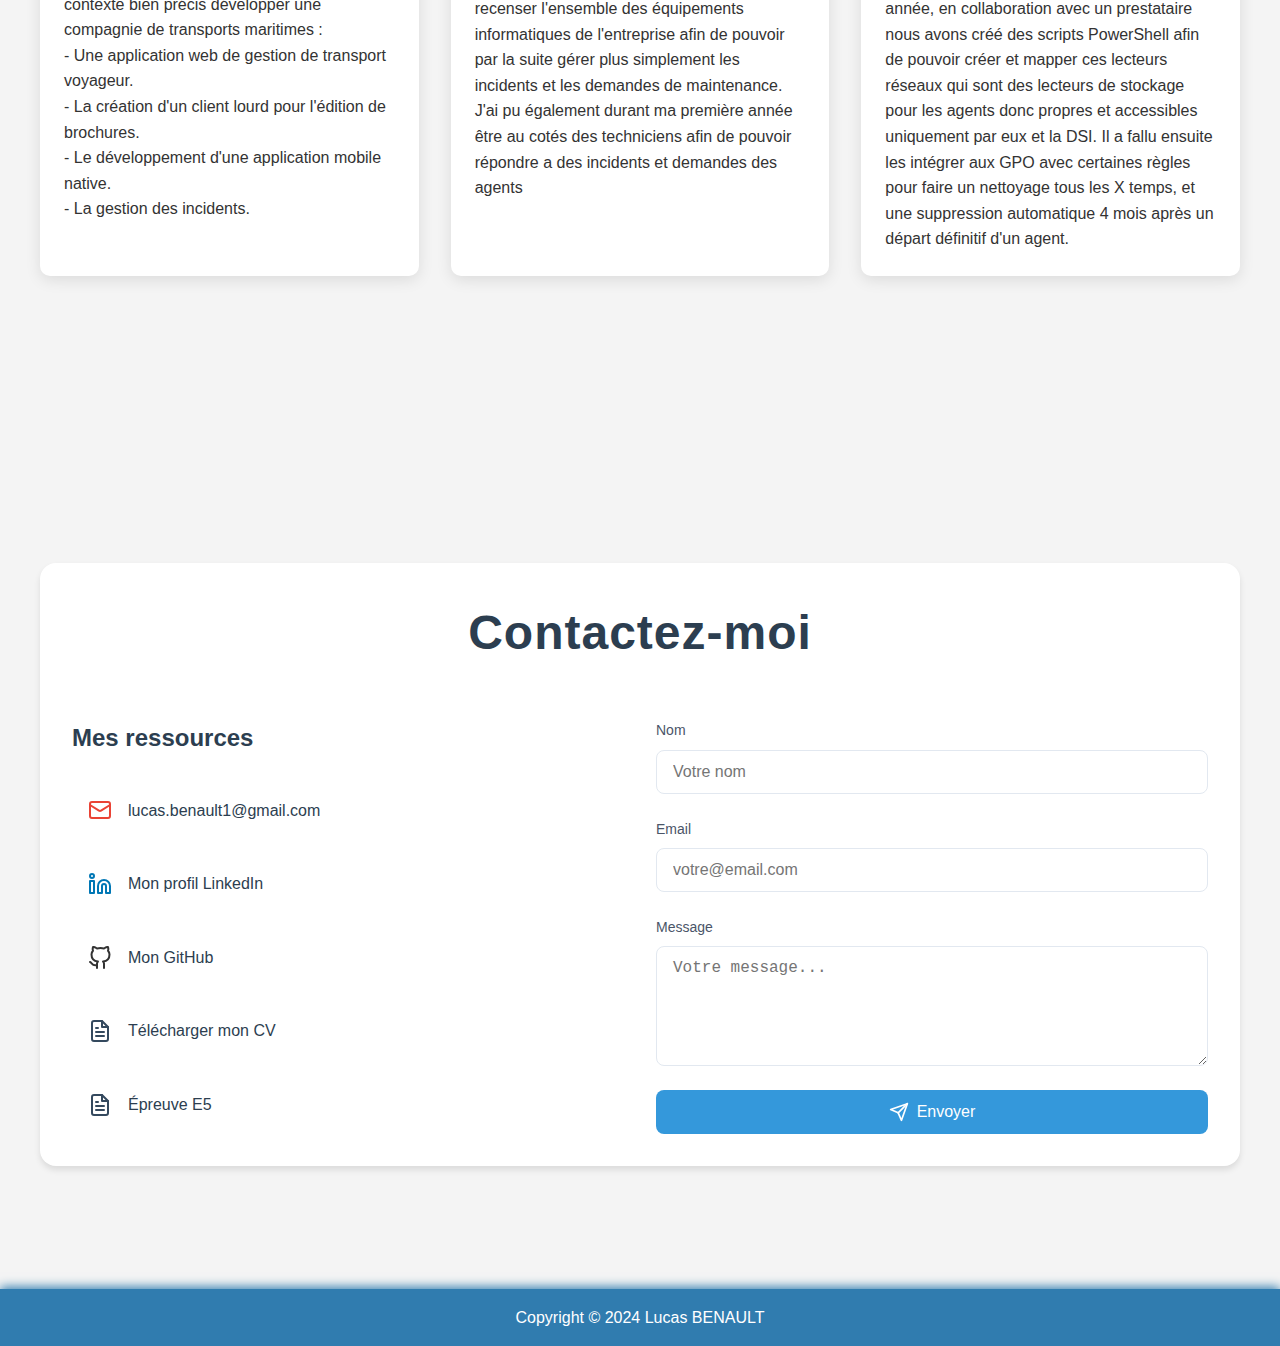
==== commit f61408c1: "rajout E5" ====
--- a/index.html
+++ b/index.html
@@ -263,7 +263,7 @@
         <div class="contact-grid">
             <!-- Liens de contact -->
             <div class="contact-info">
-            <h6>Mes coordonnées</h3>
+            <h6>Mes ressources</h3>
             <div class="contact-links">
                 <a href="mailto:lucas.benault1@gmail.com" class="contact-link">
                 <svg xmlns="http://www.w3.org/2000/svg" width="24" height="24" viewBox="0 0 24 24" fill="none" stroke="currentColor" stroke-width="2" stroke-linecap="round" stroke-linejoin="round" class="email-icon">
@@ -296,6 +296,16 @@
                 </svg>
                 <span>Télécharger mon CV</span>
                 </a>
+                <a href="E5.xlsx" target="_blank" rel="noopener noreferrer" class="contact-link">
+                    <svg xmlns="http://www.w3.org/2000/svg" width="24" height="24" viewBox="0 0 24 24" fill="none" stroke="currentColor" stroke-width="2" stroke-linecap="round" stroke-linejoin="round" class="cv-icon">
+                        <path d="M14 2H6a2 2 0 0 0-2 2v16a2 2 0 0 0 2 2h12a2 2 0 0 0 2-2V8z"></path>
+                        <polyline points="14 2 14 8 20 8"></polyline>
+                        <line x1="16" y1="13" x2="8" y2="13"></line>
+                        <line x1="16" y1="17" x2="8" y2="17"></line>
+                        <line x1="10" y1="9" x2="8" y2="9"></line>
+                    </svg>
+                    <span>Épreuve E5</span>
+                    </a>
             </div>
             </div>
 
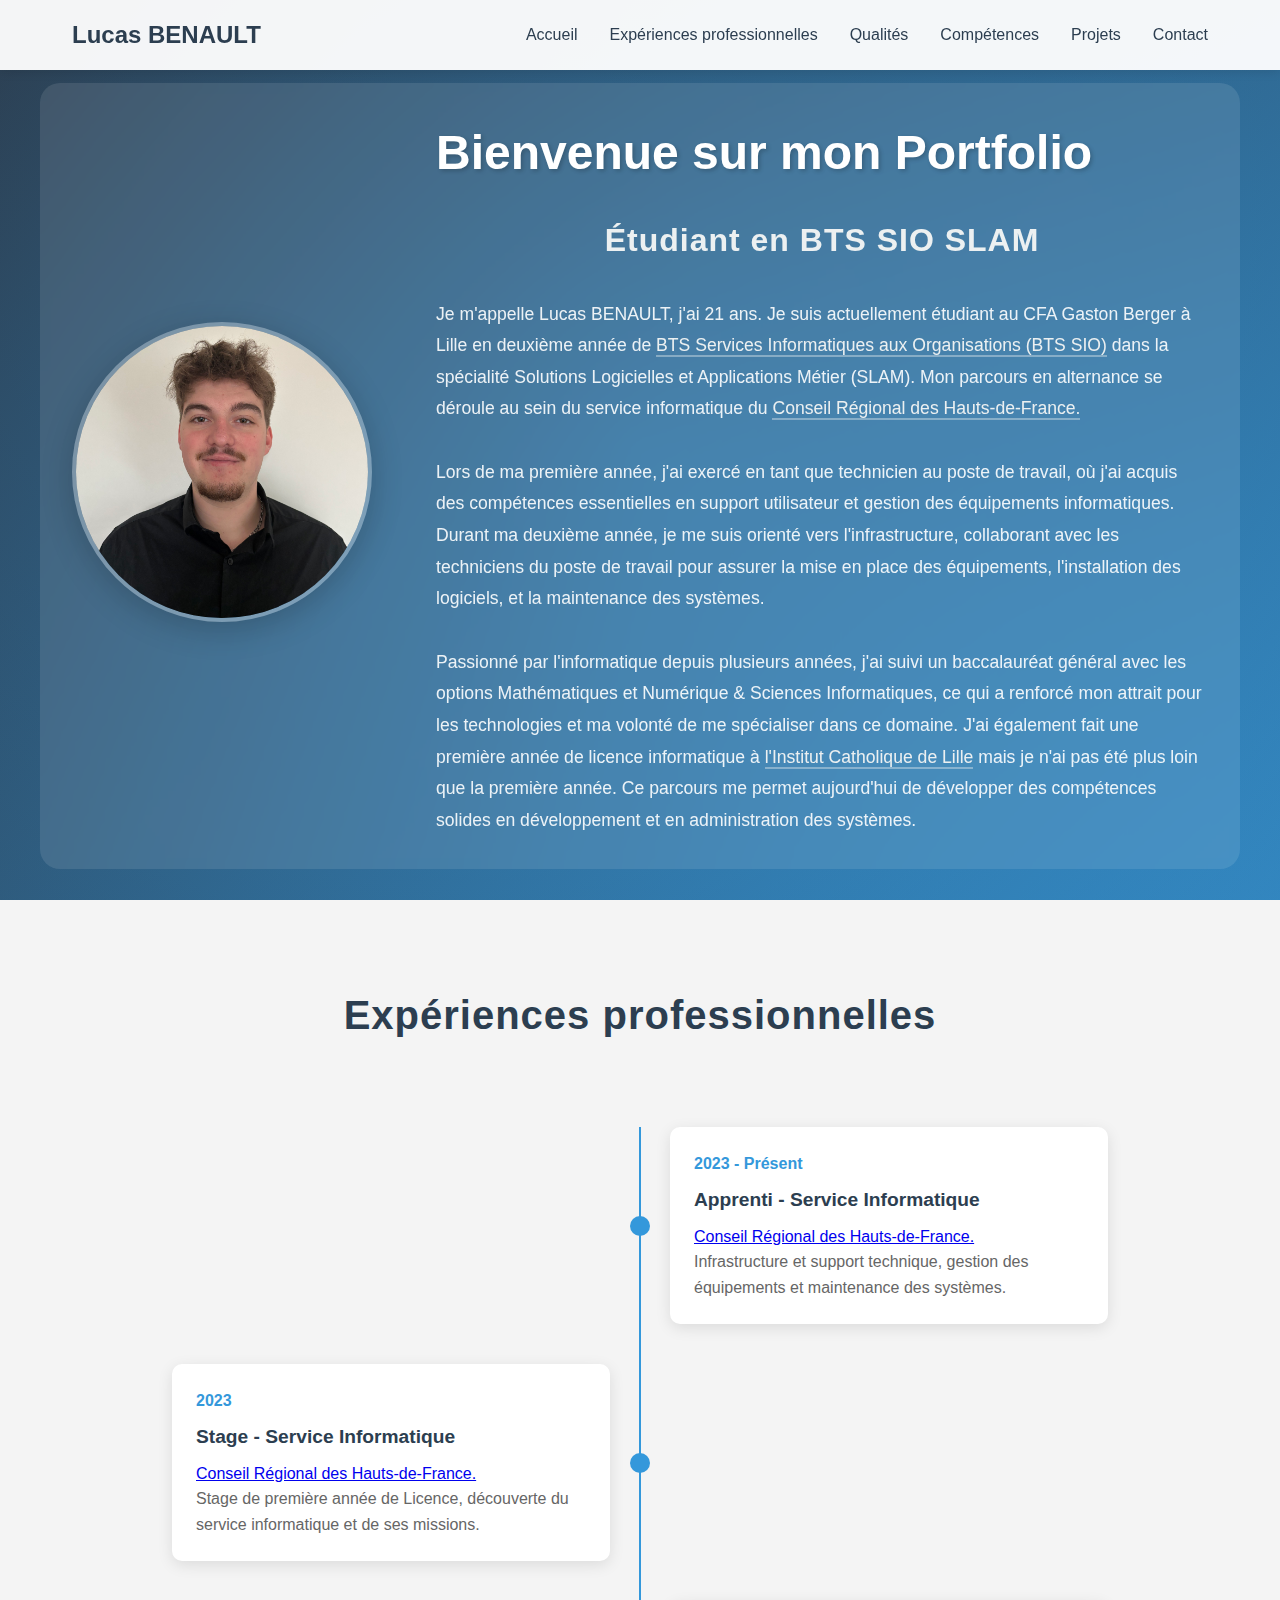
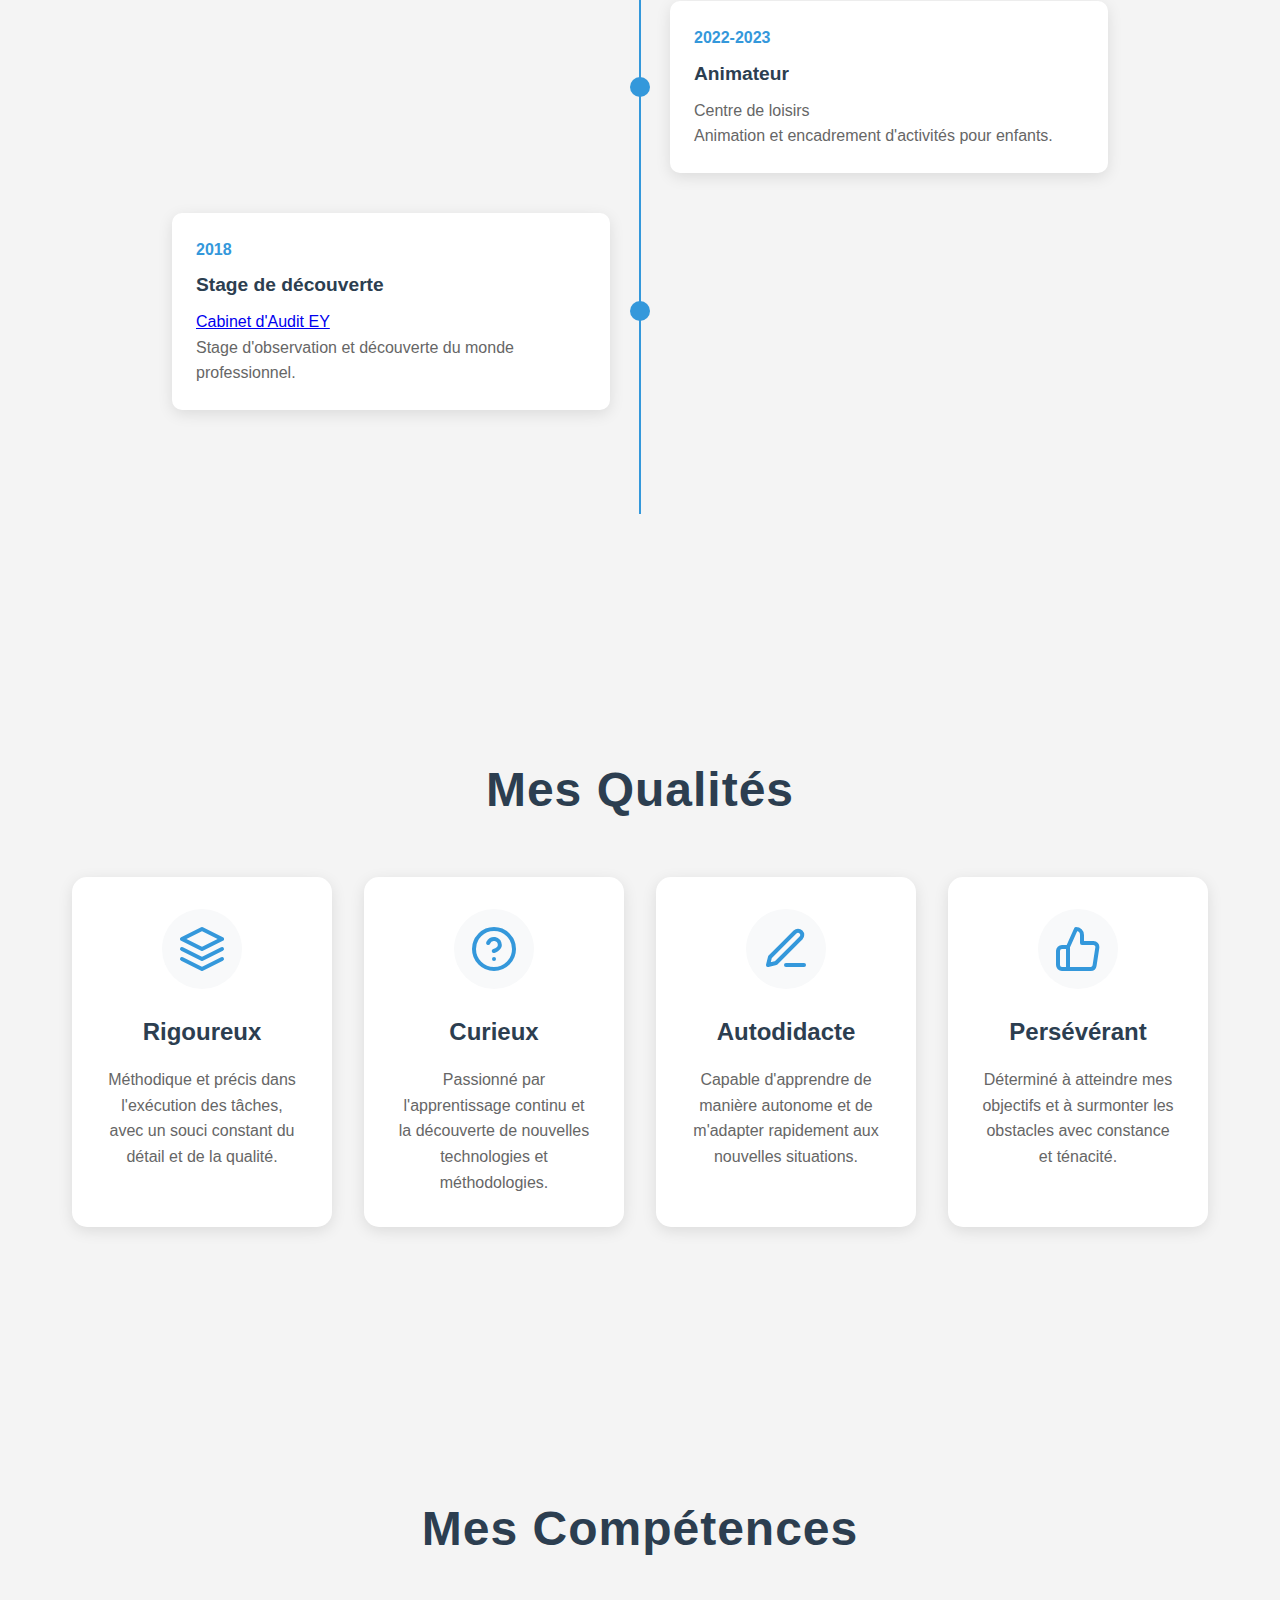
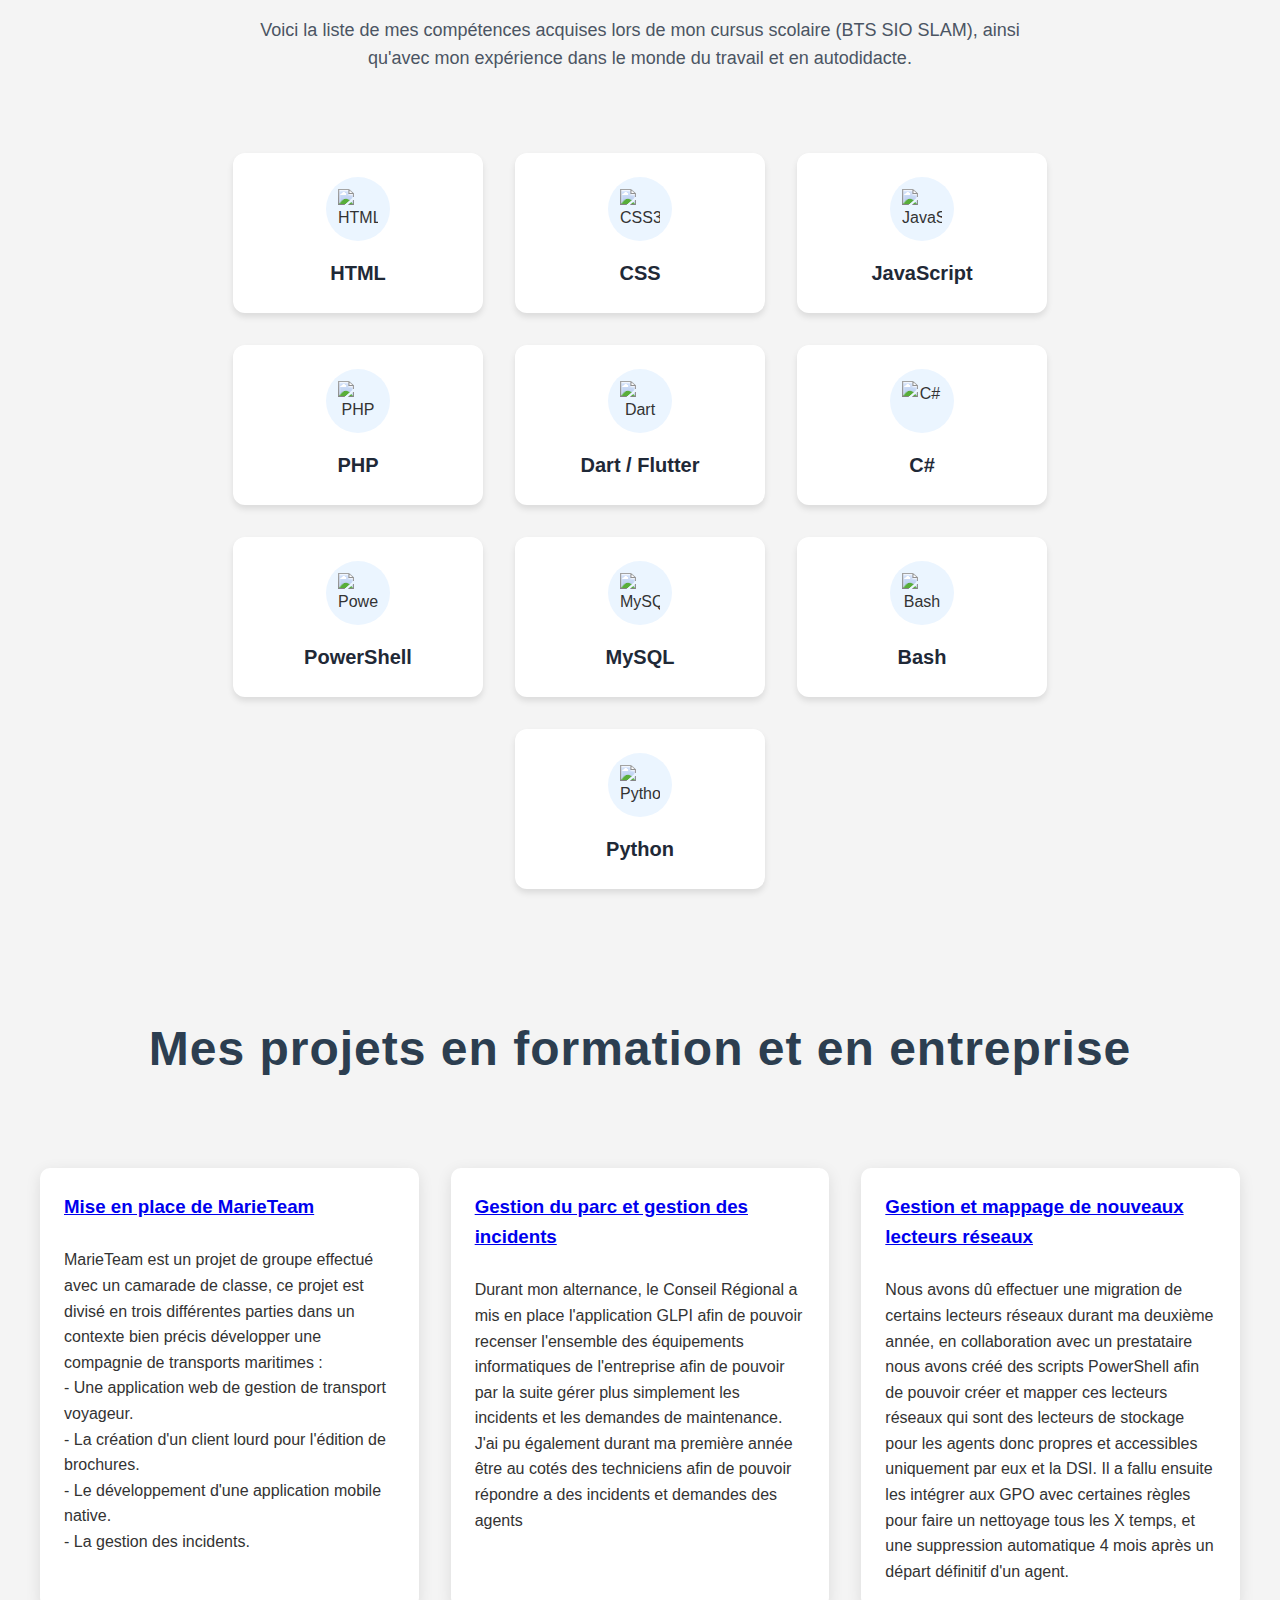
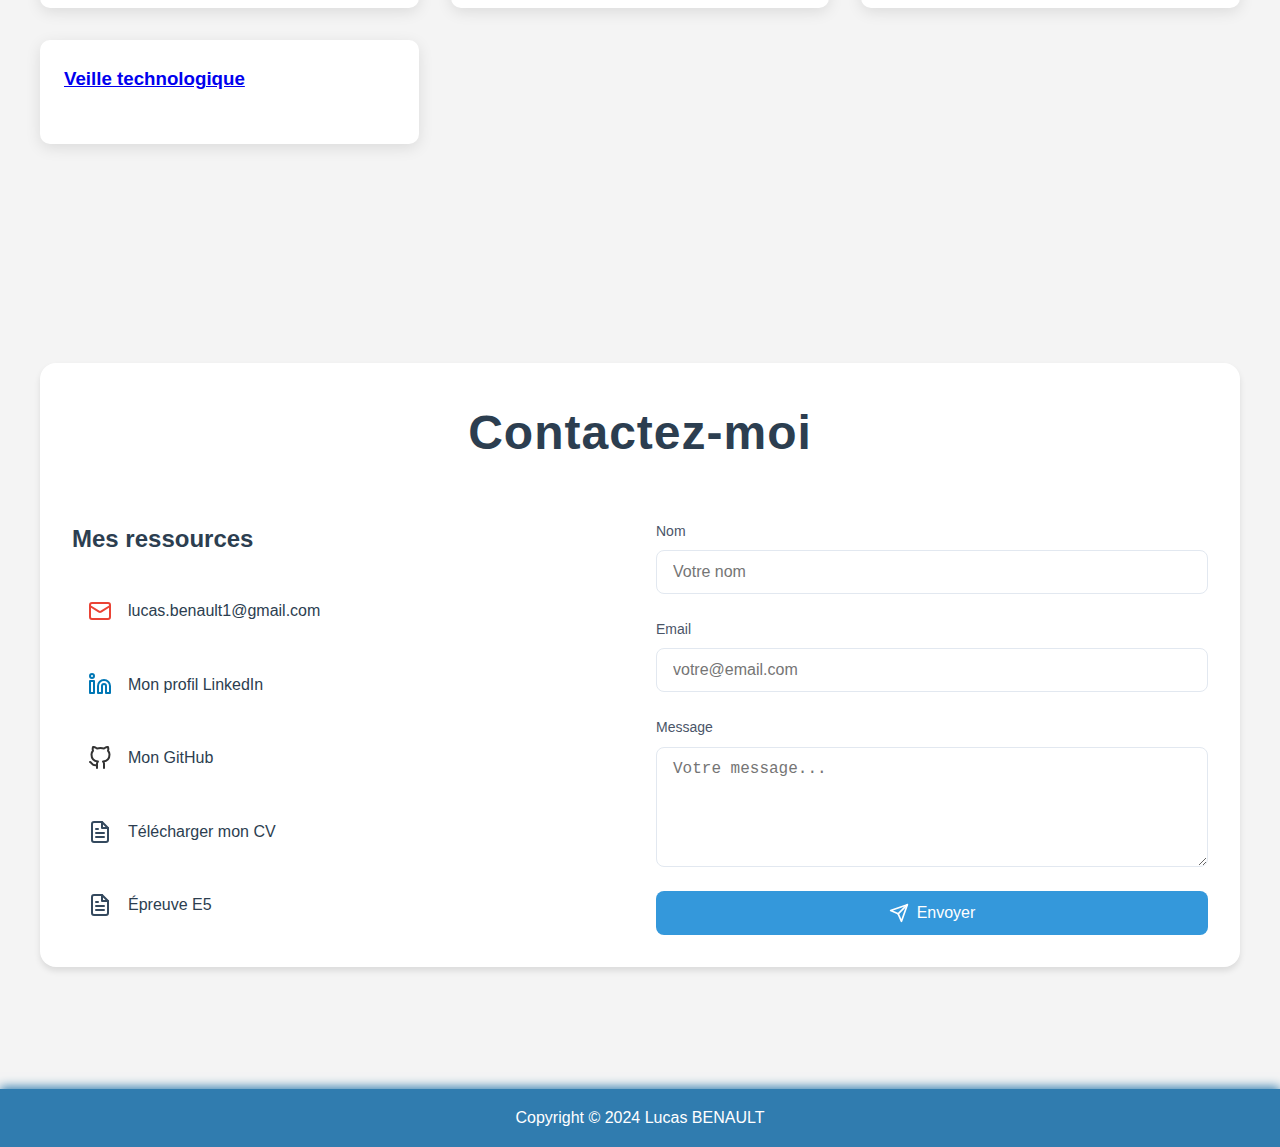
==== commit bef0dc82: "changement des pourcentages par les logos" ====
--- a/index.html
+++ b/index.html
@@ -146,68 +146,77 @@
 
     <section id="competences"><br><br><br>
         <h2>Mes Compétences</h2>
-        <p>Voici la liste de mes compétences que j’ai acquises lors de cursus scolaire (BTS SIO SLAM), 
-            ainsi qu’avec mon expérience dans le monde du travail et en autodidacte.</p>
-        <div class="skills-container">
-            <div class="skill-card" data-skill="HTML">
-                <div class="skill-level" style="--level: 90%;">
-                    <span>90%</span>
-                </div>
-                <h3>HTML</h3>
-            </div>
-            <div class="skill-card" data-skill="CSS">
-                <div class="skill-level" style="--level: 85%;">
-                    <span>85%</span>
-                </div>
-                <h3>CSS</h3>
-            </div>
-            <div class="skill-card" data-skill="JavaScript">
-                <div class="skill-level" style="--level: 80%;">
-                    <span>80%</span>
-                </div>
-                <h3>JavaScript</h3>
-            </div>
-            <div class="skill-card" data-skill="PHP">
-                <div class="skill-level" style="--level: 90%;">
-                    <span>90%</span>
-                </div>
-                <h3>PHP</h3>
-            </div>
-            <div class="skill-card" data-skill="Dart">
-                <div class="skill-level" style="--level: 40%;">
-                    <span>40%</span>
-                </div>
-                <h3>Dart</h3>
-            </div>
-            <div class="skill-card" data-skill="C#">
-                <div class="skill-level" style="--level: 50%;">
-                    <span>50%</span>
-                </div>
-                <h3>C#</h3>
-            </div>
-            <div class="skill-card" data-skill="PowerShell">
-                <div class="skill-level" style="--level: 30%;">
-                    <span>30%</span>
-                </div>
-                <h3>PowerShell</h3>
-            </div>
-            <div class="skill-card" data-skill="MySql">
-                <div class="skill-level" style="--level: 95%;">
-                    <span>95%</span>
-                </div>
-                <h3>MySql</h3>   
-            </div>
-            <div class="skill-card" data-skill="Bash">
-                <div class="skill-level" style="--level: 50%;">
-                    <span>50%</span>
-                </div>
-                <h3>Bash</h3>   
-            </div>
-            <div class="skill-card" data-skill="Python">
-                <div class="skill-level" style="--level: 90%;">
-                    <span>90%</span>
-                </div>
-                <h3>Python</h3>   
+            <p class="description-comp">Voici la liste de mes compétences acquises lors de mon cursus scolaire (BTS SIO SLAM), ainsi qu'avec mon expérience dans le monde du travail et en autodidacte.</p>
+            
+            <div class="skills-container">
+                <div class="skill-card" data-skill="HTML">
+                    <div class="skill-icon">
+                        <img src="https://cdn.jsdelivr.net/gh/devicons/devicon/icons/html5/html5-original.svg" alt="HTML5">
+                    </div>
+                    <h3>HTML</h3>
+                </div>
+                
+                <div class="skill-card" data-skill="CSS">
+                    <div class="skill-icon">
+                        <img src="https://cdn.jsdelivr.net/gh/devicons/devicon/icons/css3/css3-original.svg" alt="CSS3">
+                    </div>
+                    <h3>CSS</h3>
+                </div>
+                
+                <div class="skill-card" data-skill="JavaScript">
+                    <div class="skill-icon">
+                        <img src="https://cdn.jsdelivr.net/gh/devicons/devicon/icons/javascript/javascript-original.svg" alt="JavaScript">
+                    </div>
+                    <h3>JavaScript</h3>
+                </div>
+                
+                <div class="skill-card" data-skill="PHP">
+                    <div class="skill-icon">
+                        <img src="https://cdn.jsdelivr.net/gh/devicons/devicon/icons/php/php-original.svg" alt="PHP">
+                    </div>
+                    <h3>PHP</h3>
+                </div>
+                
+                <div class="skill-card" data-skill="Dart">
+                    <div class="skill-icon">
+                        <img src="https://cdn.jsdelivr.net/gh/devicons/devicon/icons/dart/dart-original.svg" alt="Dart">
+                    </div>
+                    <h3>Dart / Flutter</h3>
+                </div>
+                
+                <div class="skill-card" data-skill="C#">
+                    <div class="skill-icon">
+                        <img src="https://cdn.jsdelivr.net/gh/devicons/devicon/icons/csharp/csharp-original.svg" alt="C#">
+                    </div>
+                    <h3>C#</h3>
+                </div>
+                
+                <div class="skill-card" data-skill="PowerShell">
+                    <div class="skill-icon">
+                        <img src="https://cdn.jsdelivr.net/gh/devicons/devicon/icons/powershell/powershell-original.svg" alt="PowerShell">
+                    </div>
+                    <h3>PowerShell</h3>
+                </div>
+                
+                <div class="skill-card" data-skill="MySQL">
+                    <div class="skill-icon">
+                        <img src="https://cdn.jsdelivr.net/gh/devicons/devicon/icons/mysql/mysql-original.svg" alt="MySQL">
+                    </div>
+                    <h3>MySQL</h3>
+                </div>
+                
+                <div class="skill-card" data-skill="Bash">
+                    <div class="skill-icon">
+                        <img src="https://cdn.jsdelivr.net/gh/devicons/devicon/icons/bash/bash-original.svg" alt="Bash">
+                    </div>
+                    <h3>Bash</h3>
+                </div>
+                
+                <div class="skill-card" data-skill="Python">
+                    <div class="skill-icon">
+                        <img src="https://cdn.jsdelivr.net/gh/devicons/devicon/icons/python/python-original.svg" alt="Python">
+                    </div>
+                    <h3>Python</h3>
             </div>
         </div>
     </section>
@@ -253,6 +262,15 @@
                     </p>
                 </div>
             </div>
+            <div class="project-card">
+                <div class="project-content">
+                    <a href="#">
+                        <h3>Veille technologique</h3><br>
+                    </a>
+                    <p>
+                    </p>
+                </div>
+            </div>
         </div>
     </section>
     
--- a/style.css
+++ b/style.css
@@ -334,6 +334,17 @@
 }
 
 /* Compétences */
+
+.description-comp {
+    text-align: center;
+    font-size: large;
+    color: #4b5563;
+    margin-bottom: 3rem;
+    max-width: 800px;
+    margin-left: auto;
+    margin-right: auto;
+}
+
 .skills-container {
     display: grid;
     grid-template-columns: repeat(3, 1fr);
@@ -344,51 +355,47 @@
 }
 
 .skill-card {
-    background: white;
-    padding: 2rem;
-    border-radius: 10px;
-    box-shadow: 0 4px 15px rgba(0, 0, 0, 0.1);
+    background-color: white;
+    border-radius: 0.75rem;
+    padding: 1.5rem;
+    text-align: center;
+    box-shadow: 0 4px 6px rgba(0, 0, 0, 0.1);
     width: 250px;
-    text-align: center;
-    transition: transform 0.3s;
+    transition: all 0.3s ease;
 }
 
 .skill-card:hover {
-    transform: translateY(-5px);
-}
-
-.skill-level {
-    width: 120px;
-    height: 120px;
+    transform: translateY(-0.5rem);
+    box-shadow: 0 10px 15px rgba(0, 0, 0, 0.1);
+}
+
+.skill-icon {
+    width: 4rem;
+    height: 4rem;
+    margin: 0 auto 1rem;
+    display: flex;
+    align-items: center;
+    justify-content: center;
     border-radius: 50%;
-    margin: 0 auto 1rem;
-    display: flex;
-    align-items: center;
-    justify-content: center;
-    font-size: 1.5rem;
-    font-weight: bold;
-    color: #2c3e50;
-    background: conic-gradient(#3498db var(--level), #eee var(--level));
-    position: relative;
+    background-color: #ebf5ff;
+    padding: 0.75rem;
+    animation: pulse 2s infinite;
+}
+
+.skill-icon img {
+    width: 100%;
+    height: 100%;
+    object-fit: contain;
+}
+
+.skill-card h3 {
+    color: #1f2937;
+    font-size: 1.25rem;
+    font-weight: 600;
 }
 
 .skills-container > .skill-card:last-child {
     grid-column: 2;
-}
-
-.skill-level::before {
-    content: '';
-    position: absolute;
-    width: 90px;
-    height: 90px;
-    background: white;
-    border-radius: 50%;
-    z-index: 1; /* Assure que le cercle interne est en dessous du texte */
-}
-
-.skill-level span {
-    position: relative;
-    z-index: 2; /* Assure que le texte (pourcentage) est au-dessus du cercle interne */
 }
 
 
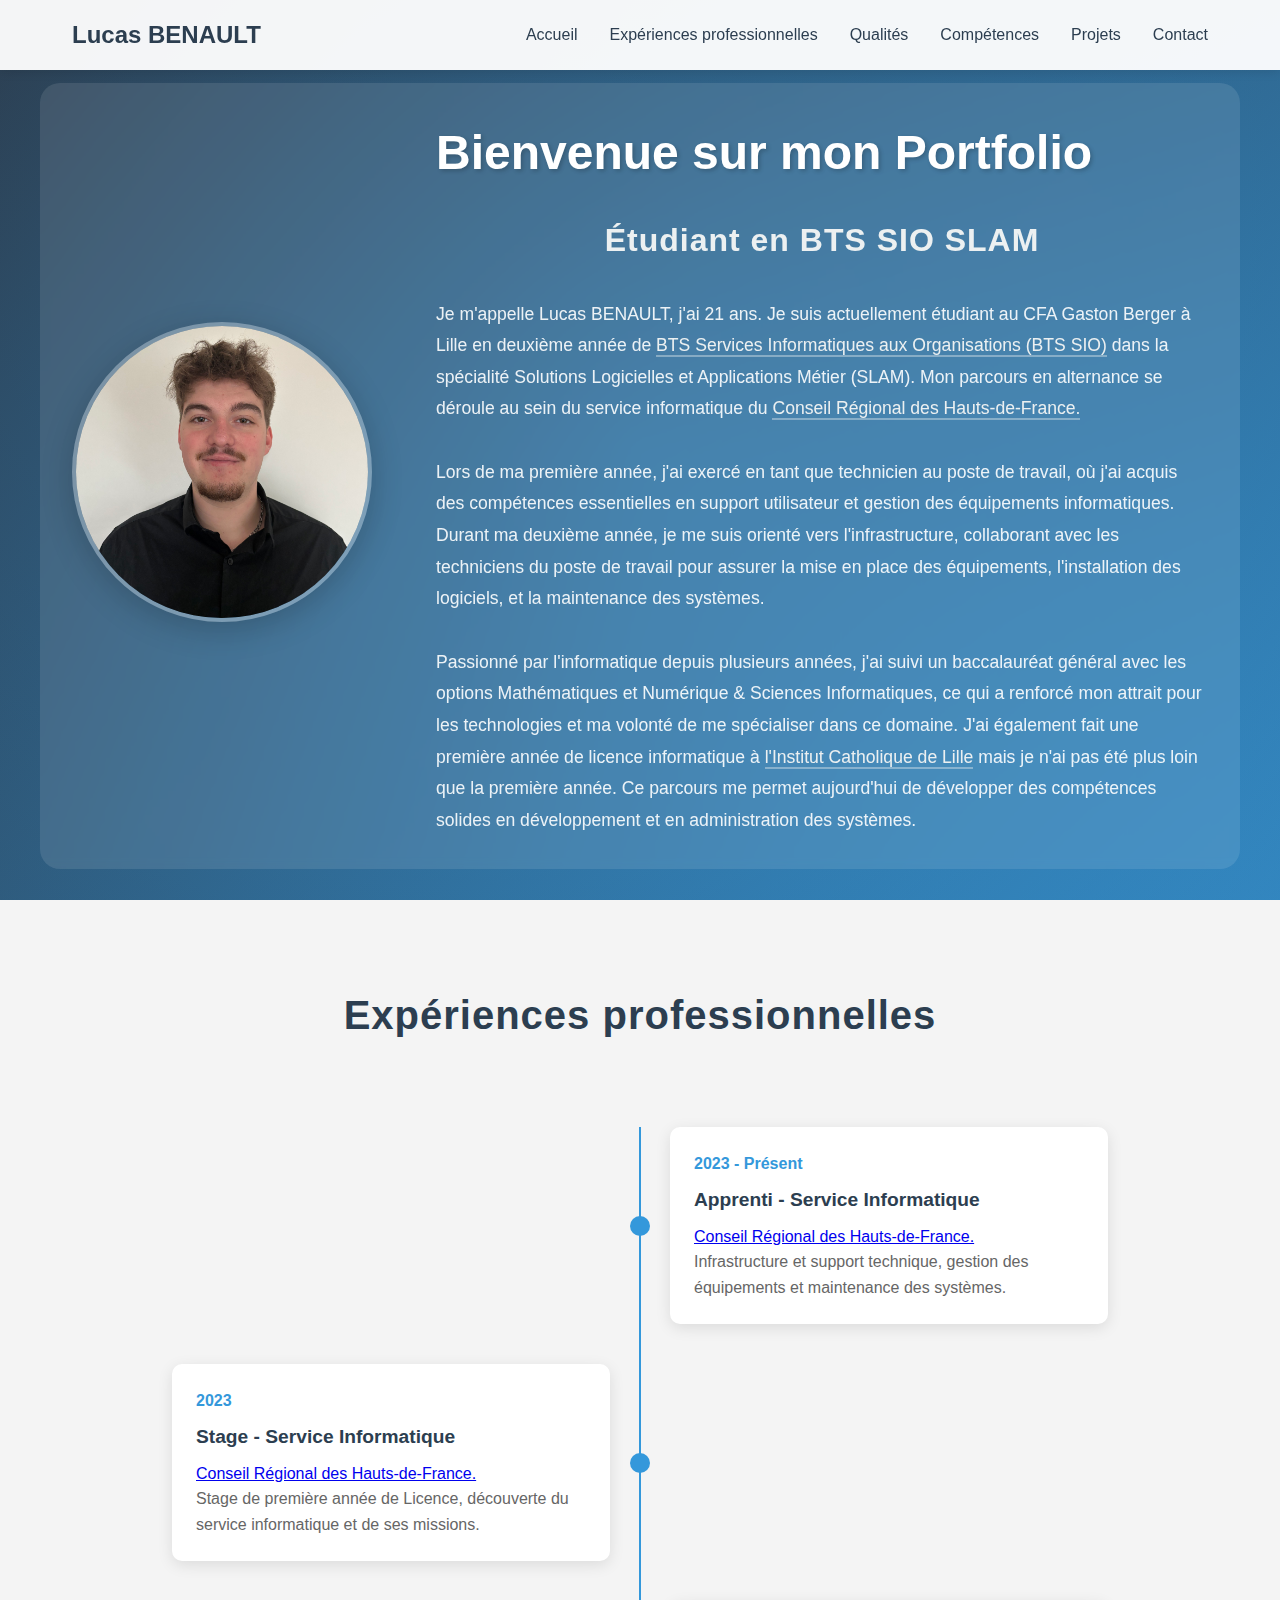
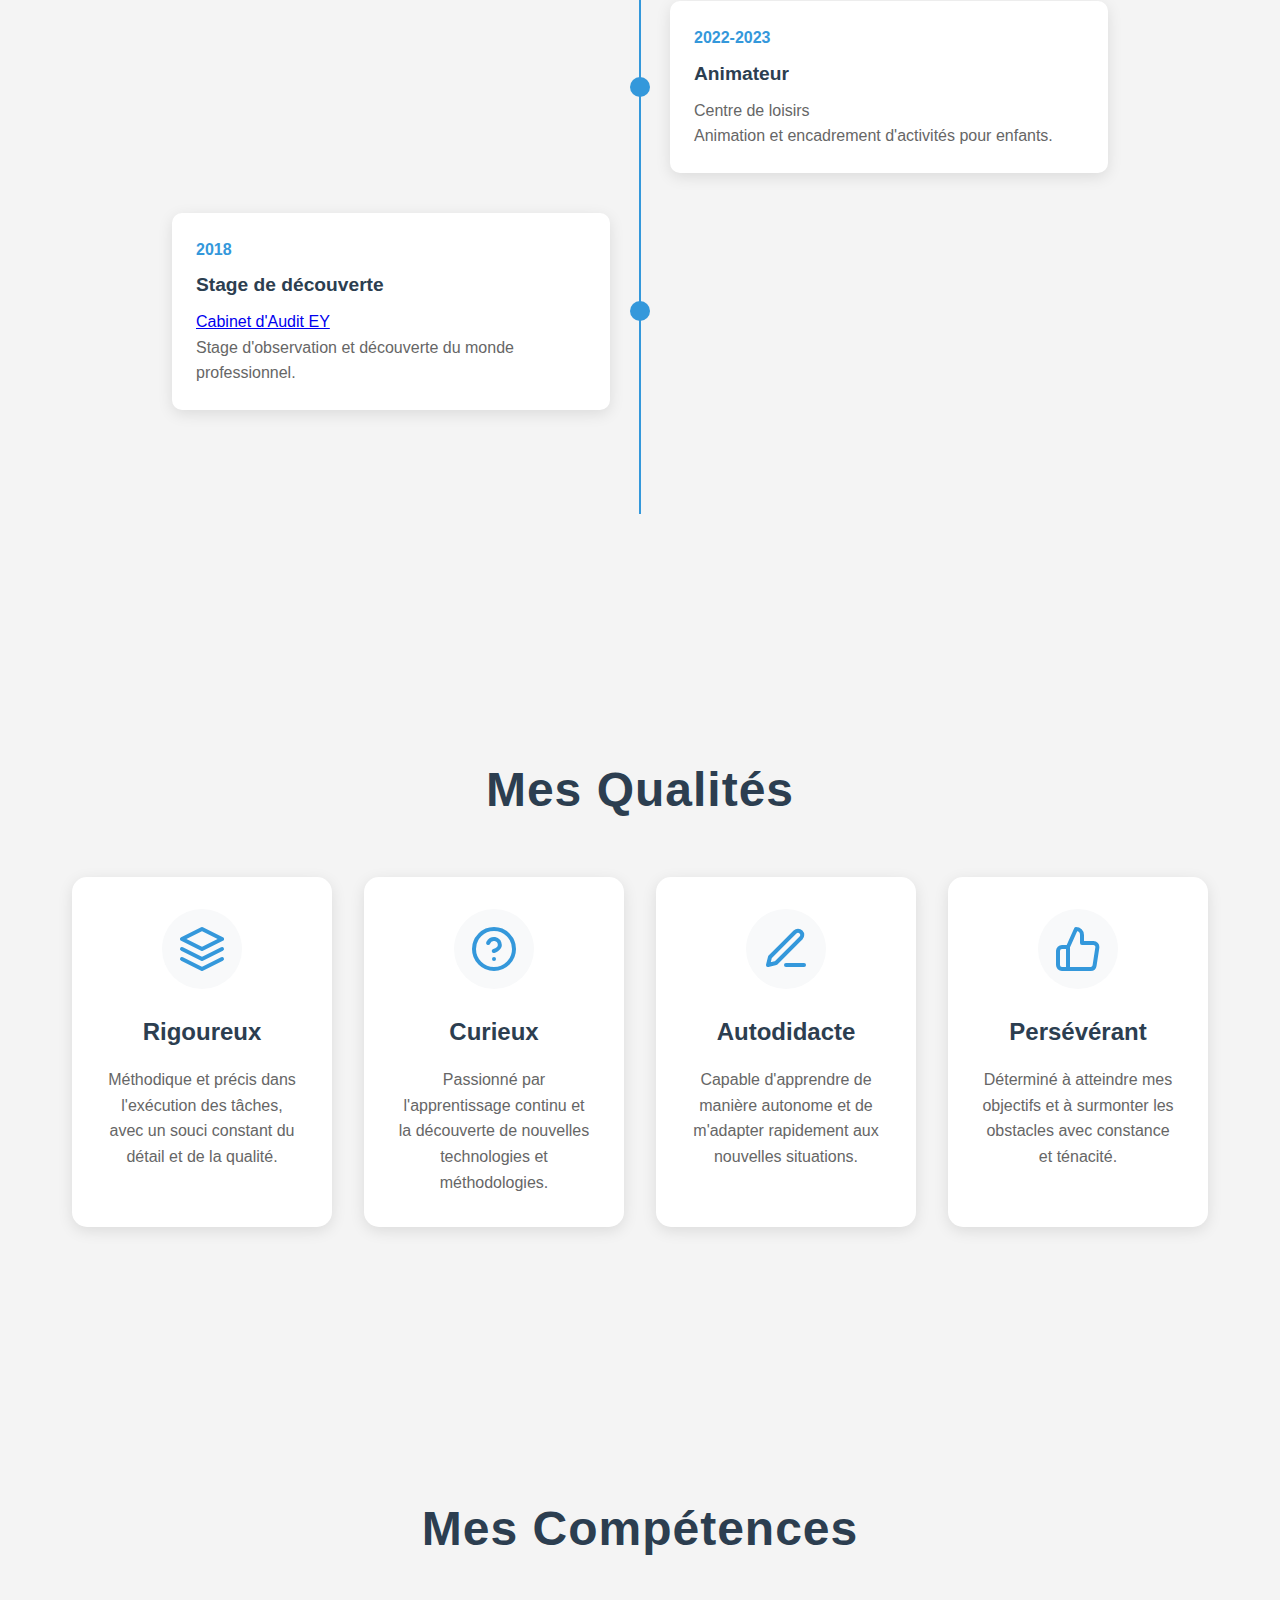
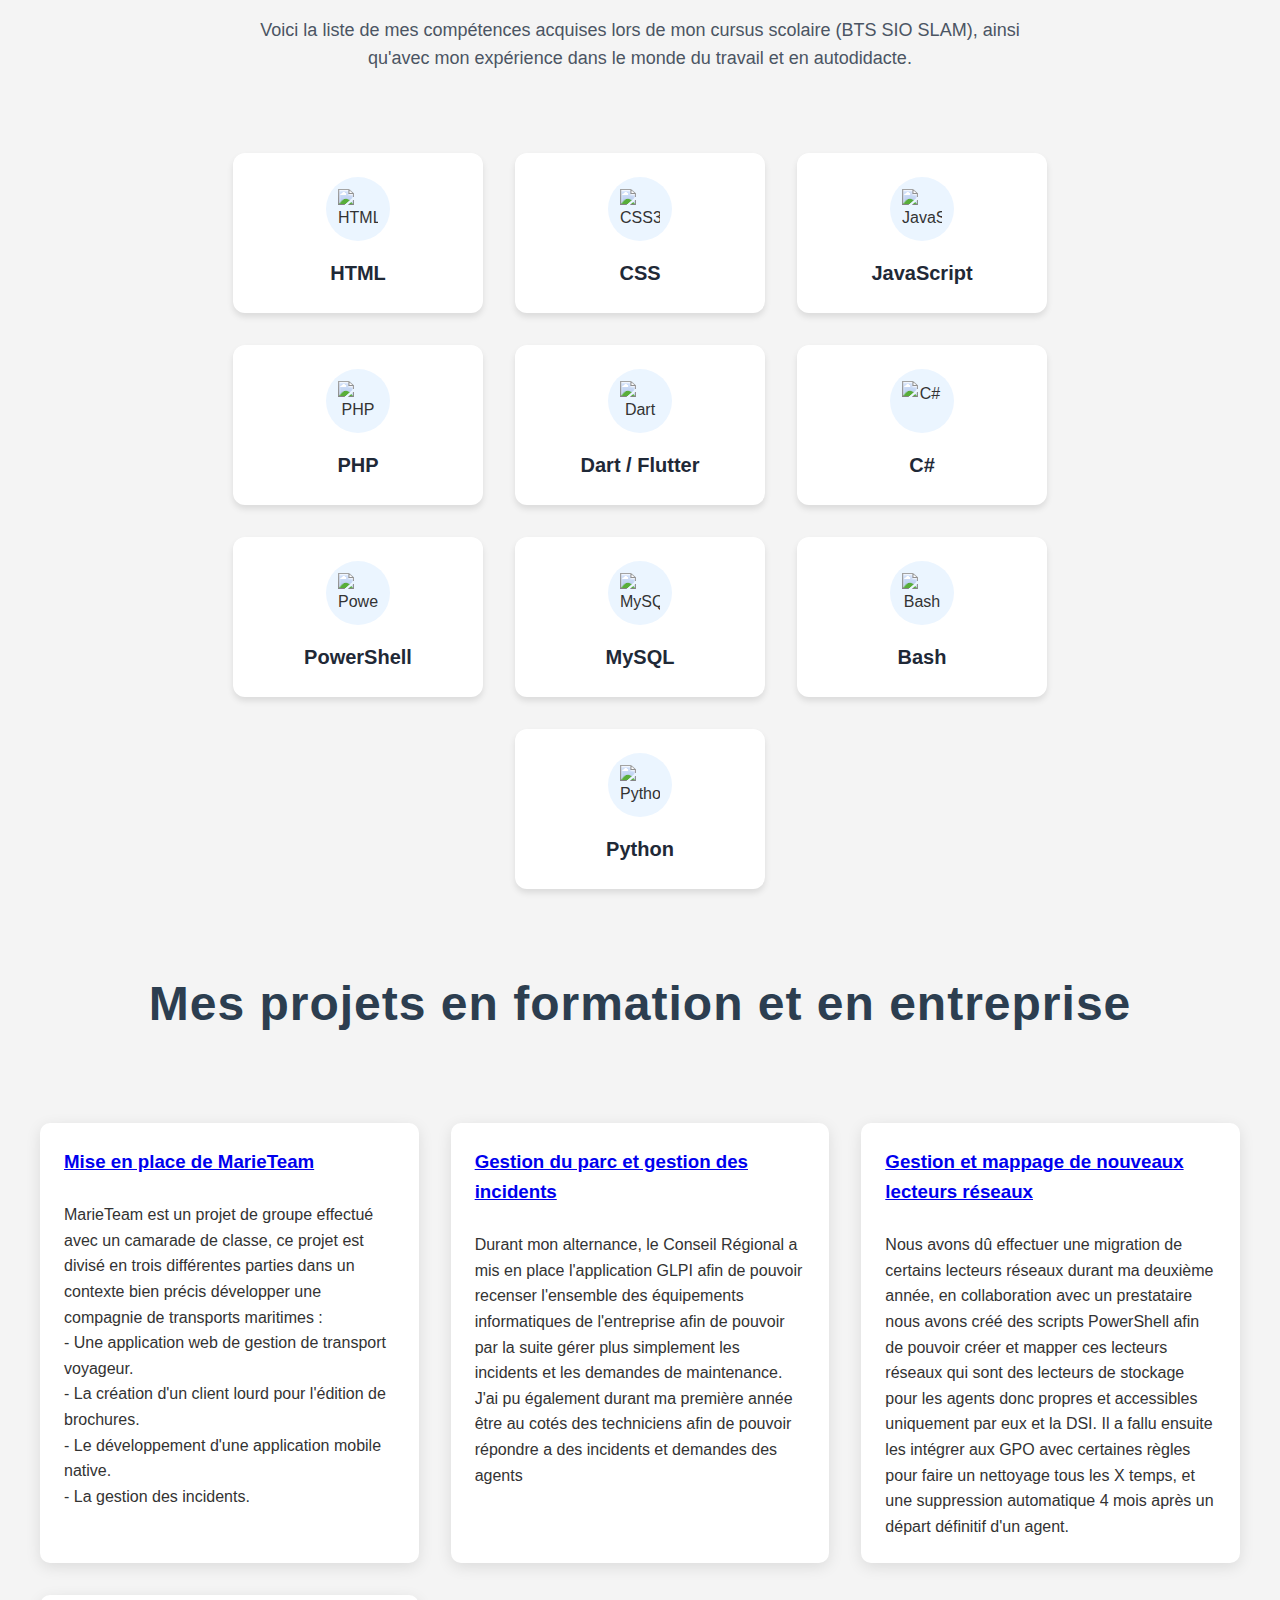
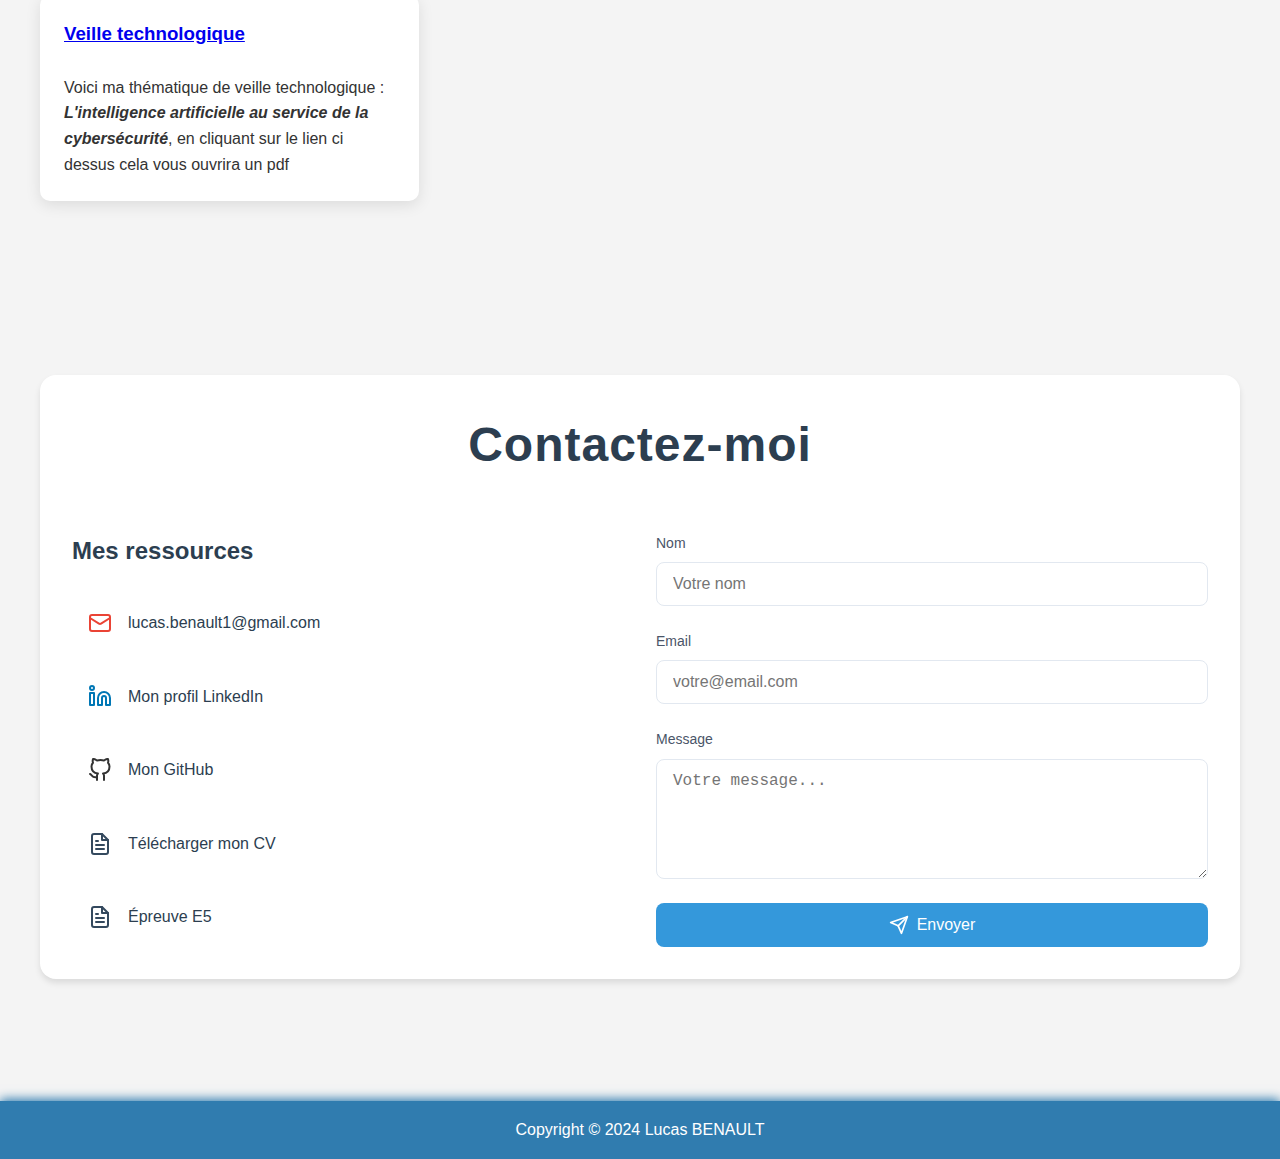
==== commit 75ee6381: "ajout de la veille" ====
--- a/index.html
+++ b/index.html
@@ -264,10 +264,12 @@
             </div>
             <div class="project-card">
                 <div class="project-content">
-                    <a href="#">
+                    <a href="veille_technologique_IA_cybersecurite.pdf" target="_blank">
                         <h3>Veille technologique</h3><br>
                     </a>
                     <p>
+                        Voici ma thématique de veille technologique : <b><i>L'intelligence artificielle au 
+                        service de la cybersécurité</i></b>, en cliquant sur le lien ci dessus cela vous ouvrira un pdf 
                     </p>
                 </div>
             </div>
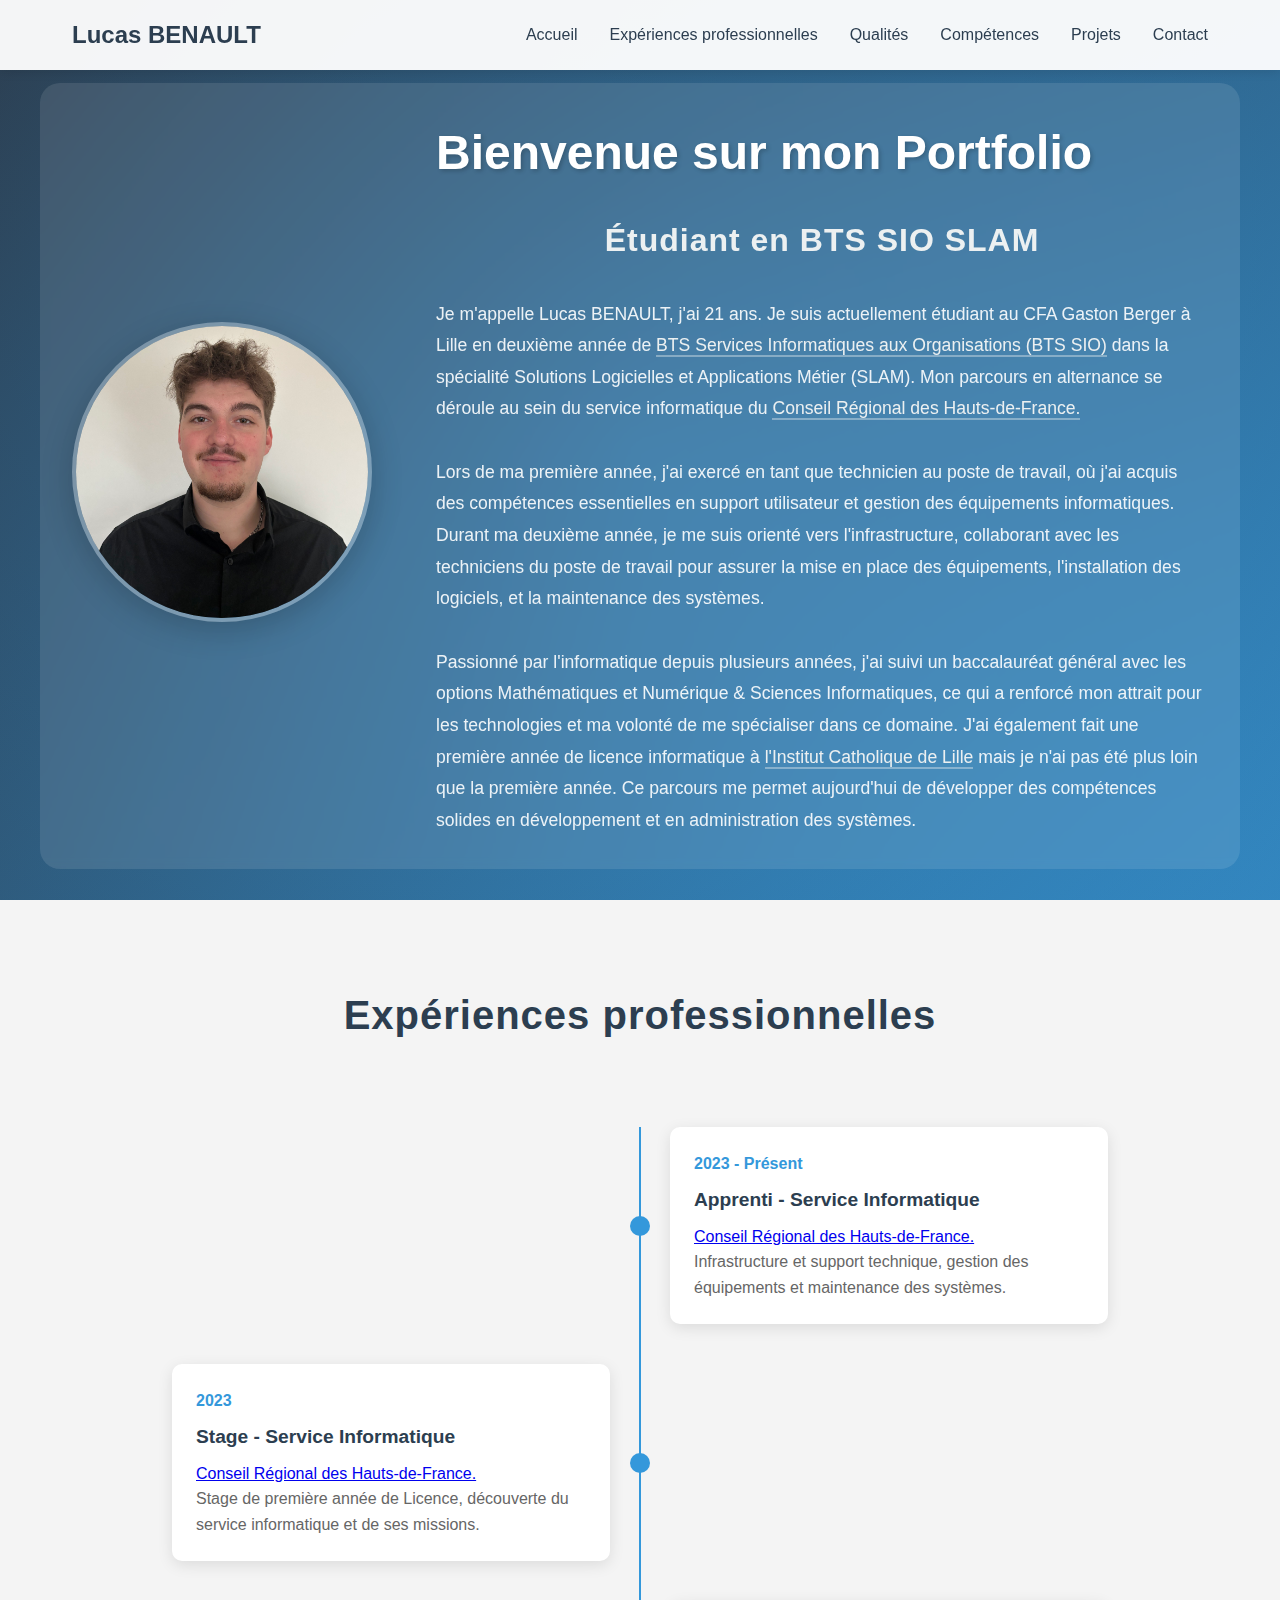
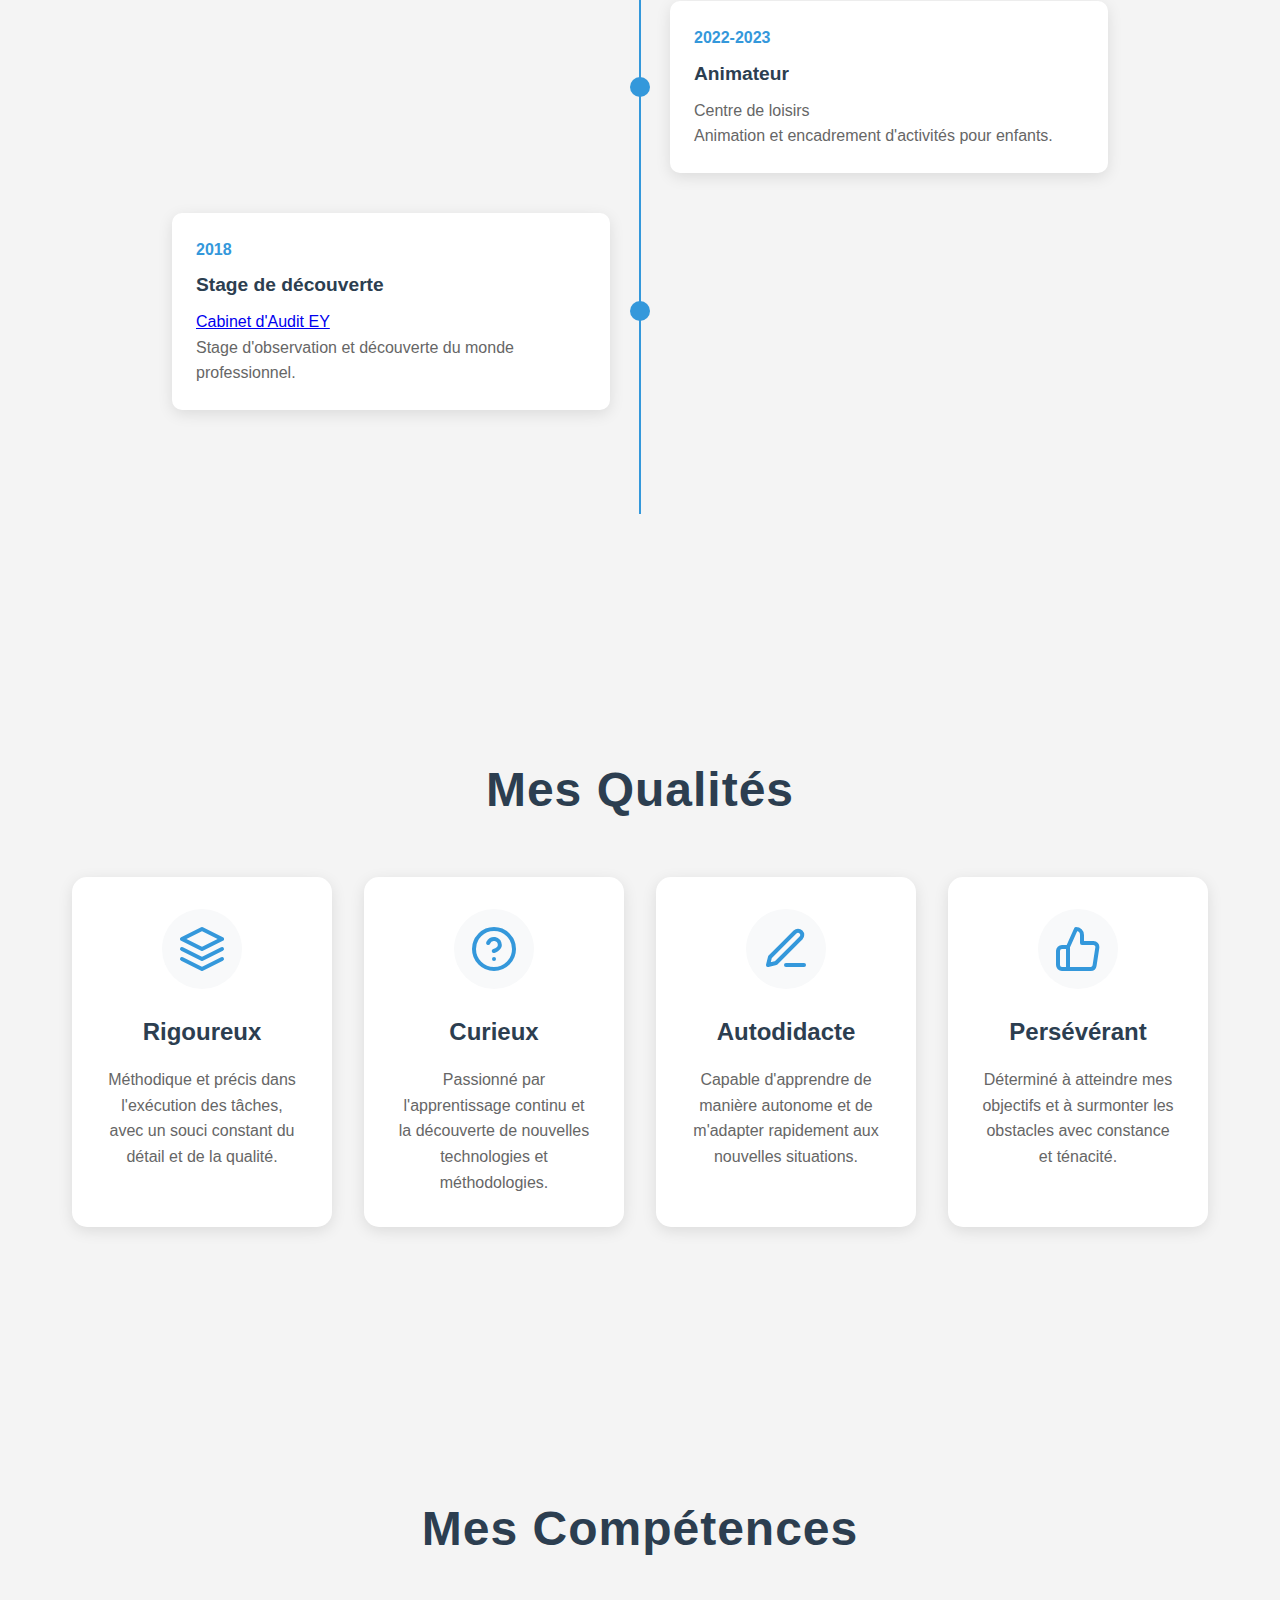
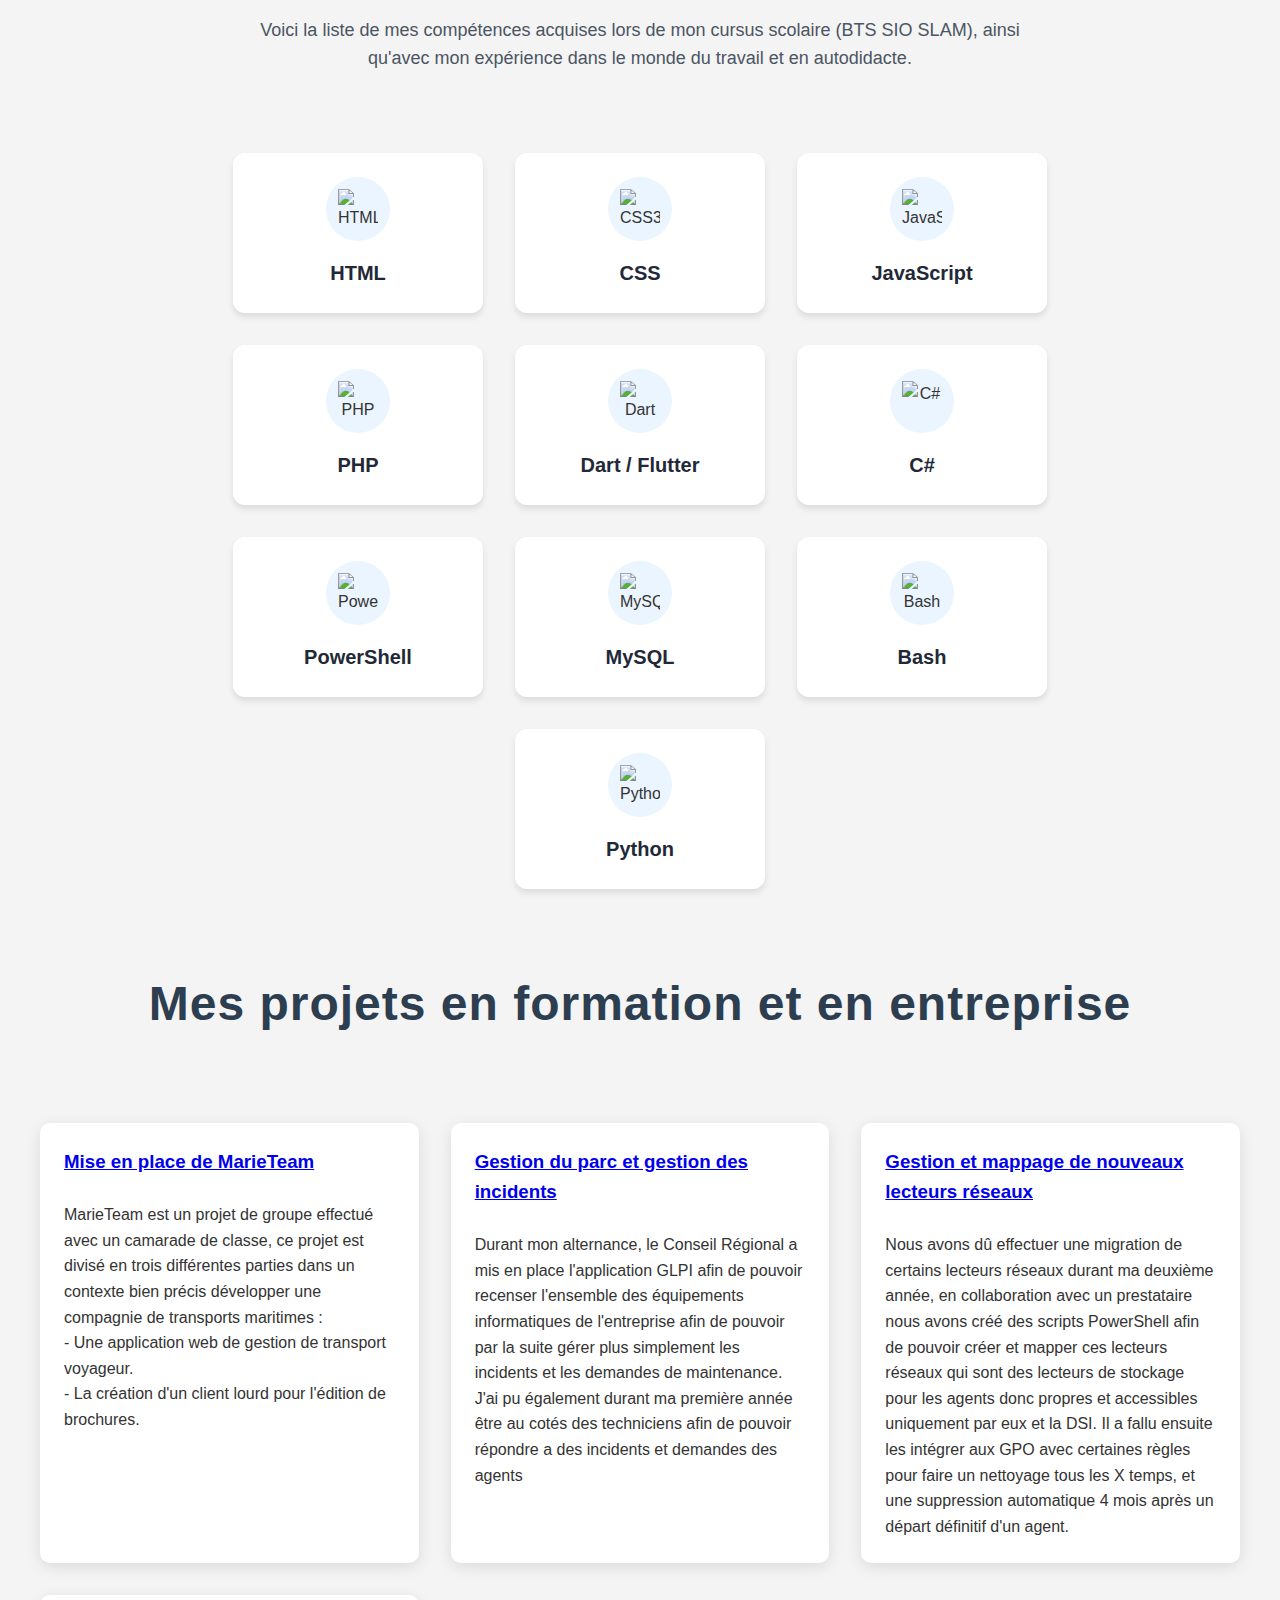
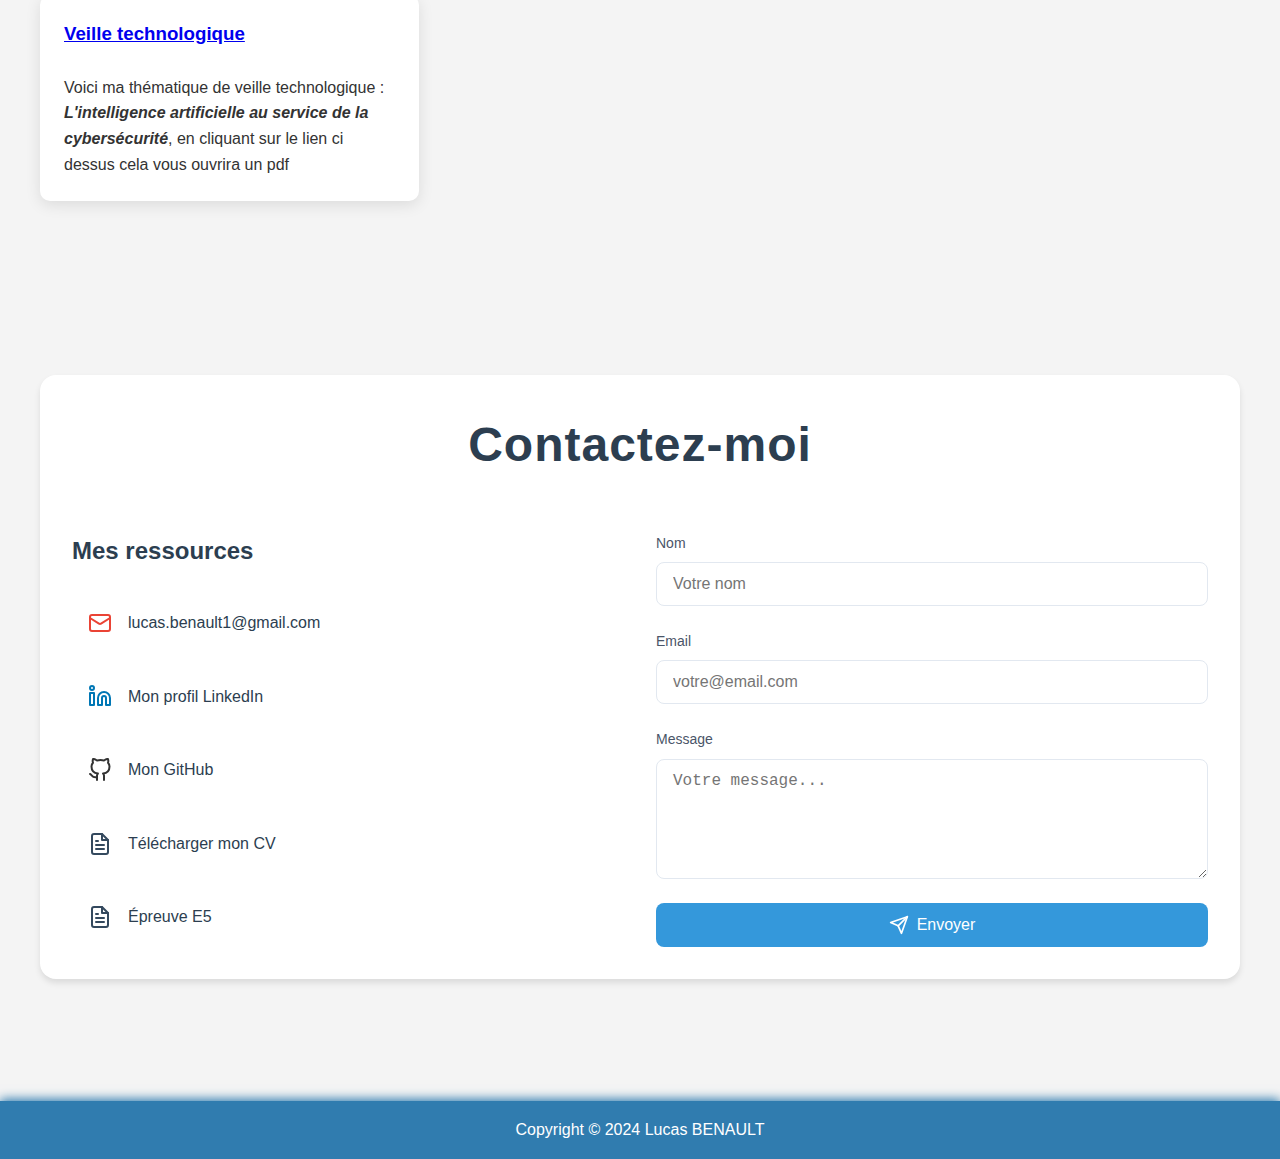
==== commit dc5b6062: "maj projets" ====
--- a/index.html
+++ b/index.html
@@ -233,9 +233,7 @@
                     <p>MarieTeam est un projet de groupe effectué avec un camarade de classe, ce projet est divisé en trois différentes parties dans un contexte bien précis développer 
                         une compagnie de transports maritimes : <br>
                         - Une application web de gestion de transport voyageur. <br>
-                        - La création d'un client lourd pour l'édition de brochures. <br>
-                        - Le développement d'une application mobile native. <br>
-                        - La gestion des incidents. 
+                        - La création d'un client lourd pour l'édition de brochures. <br> 
                     </p>
                 </div>
             </div>
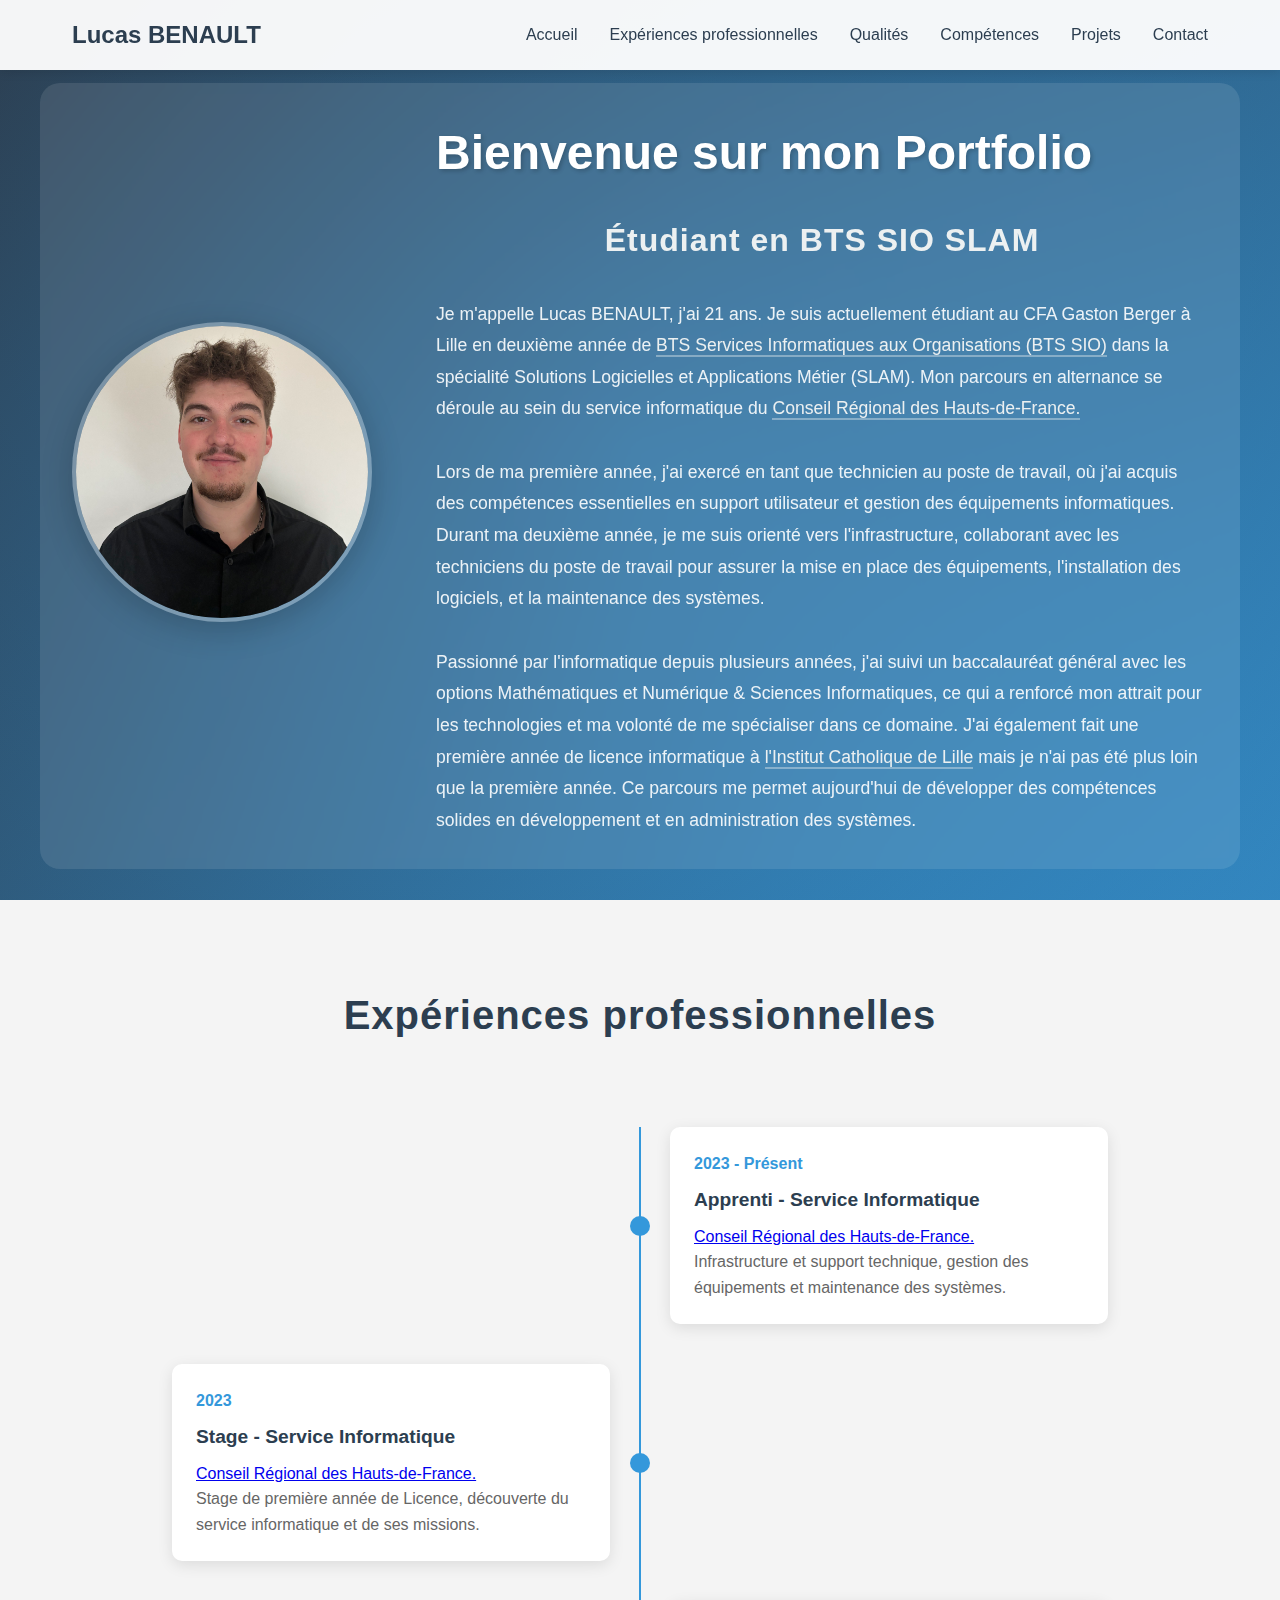
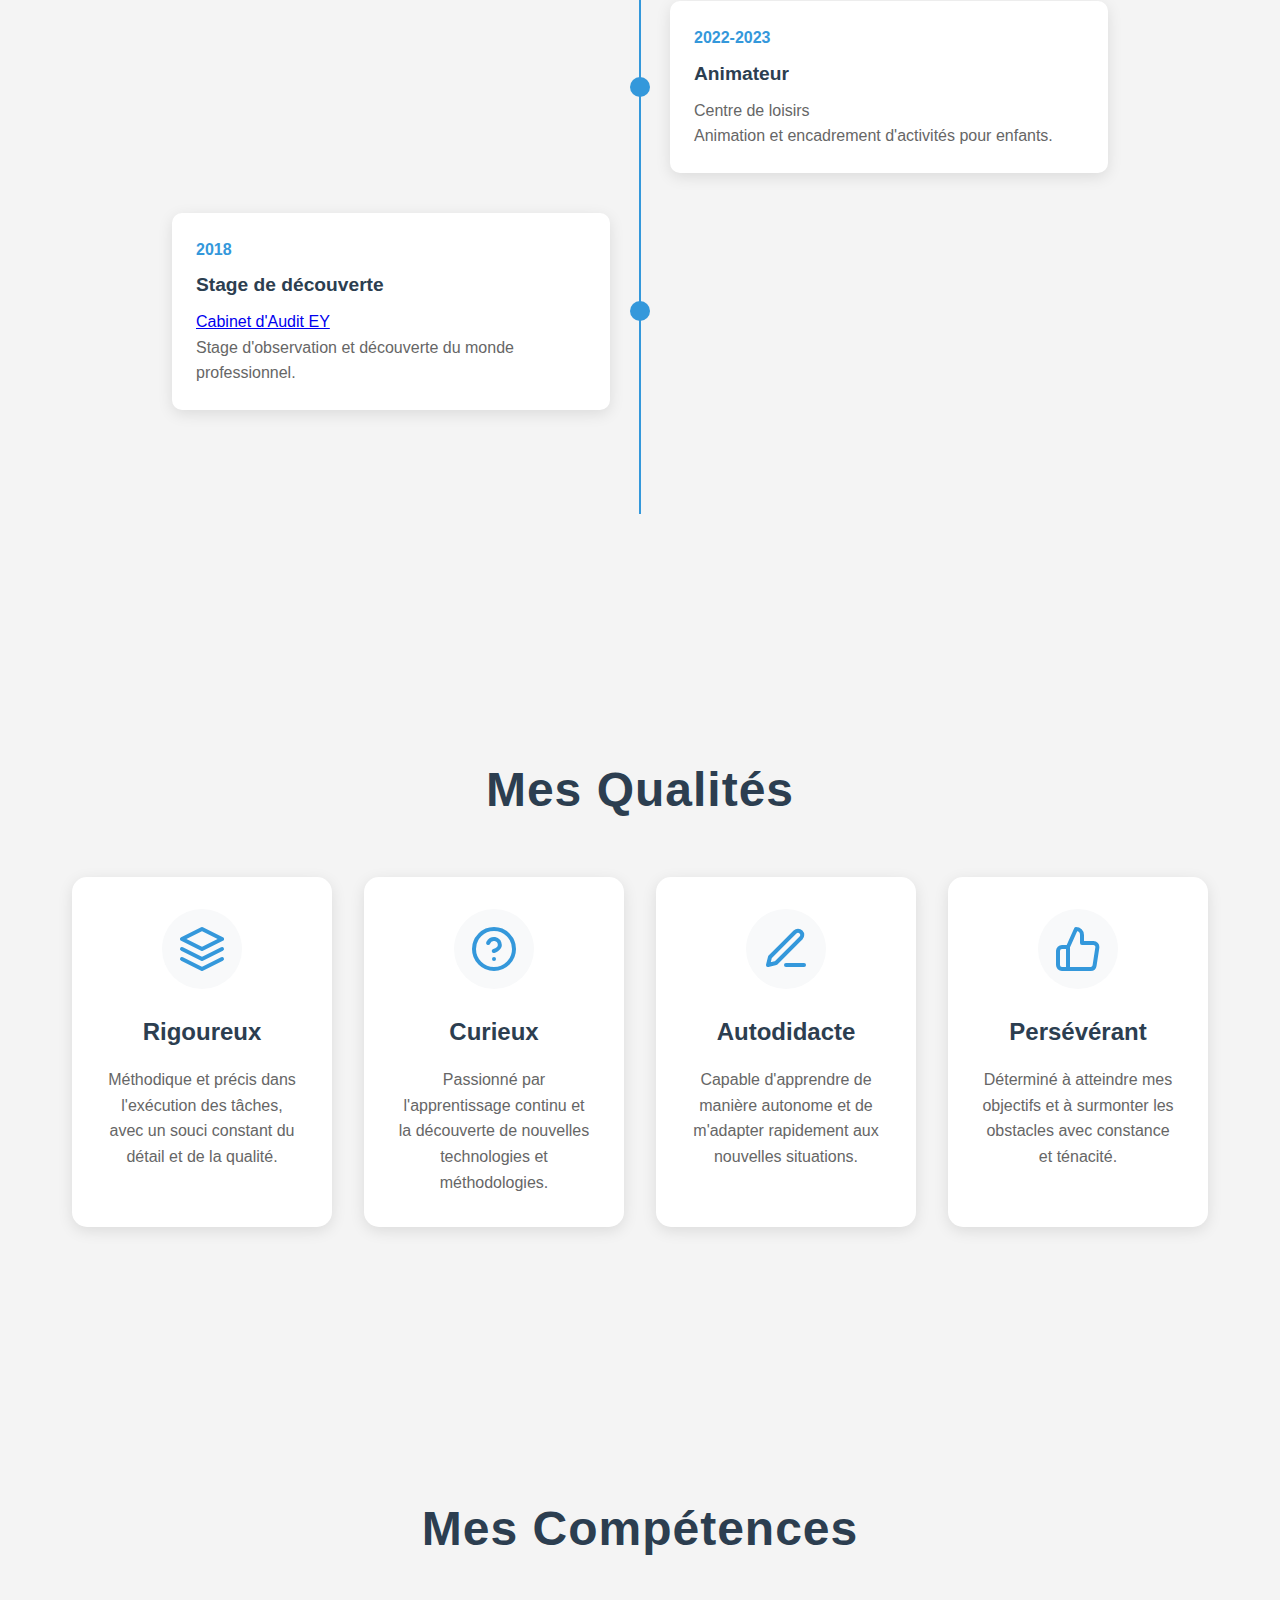
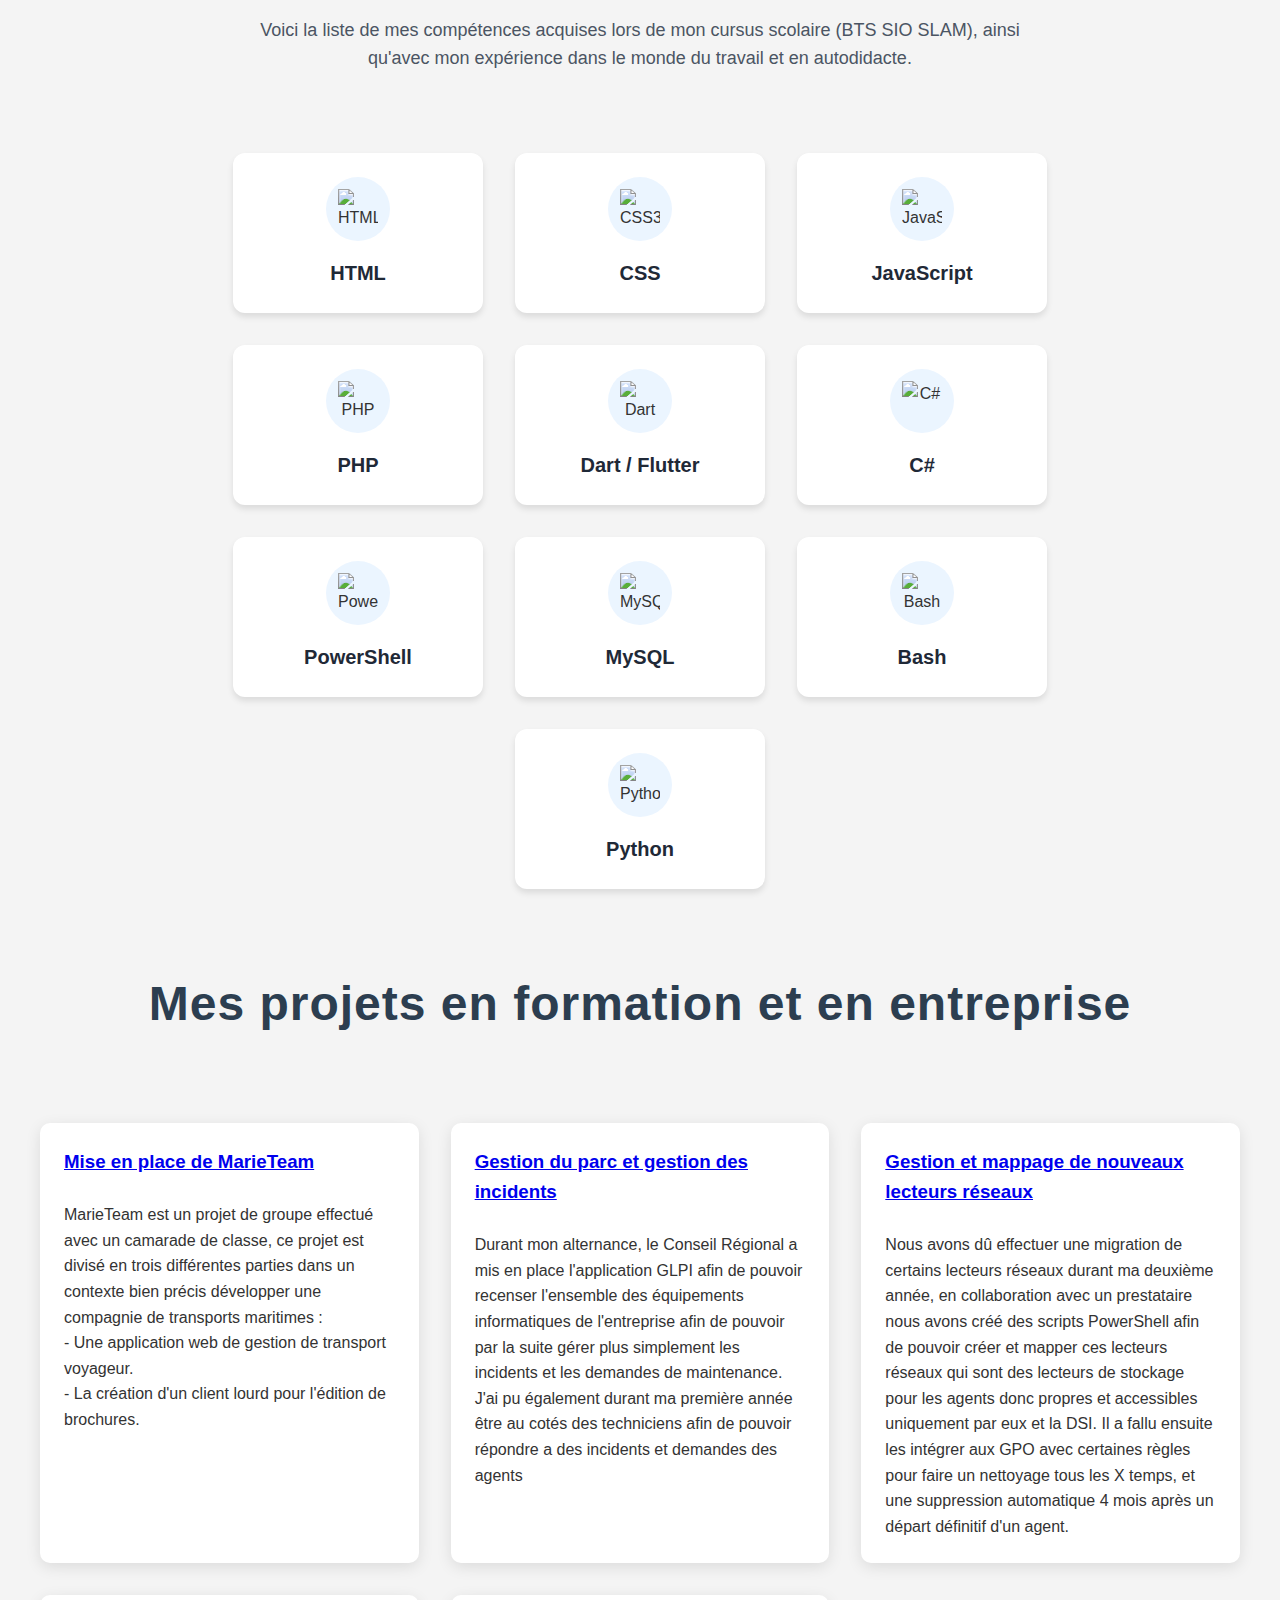
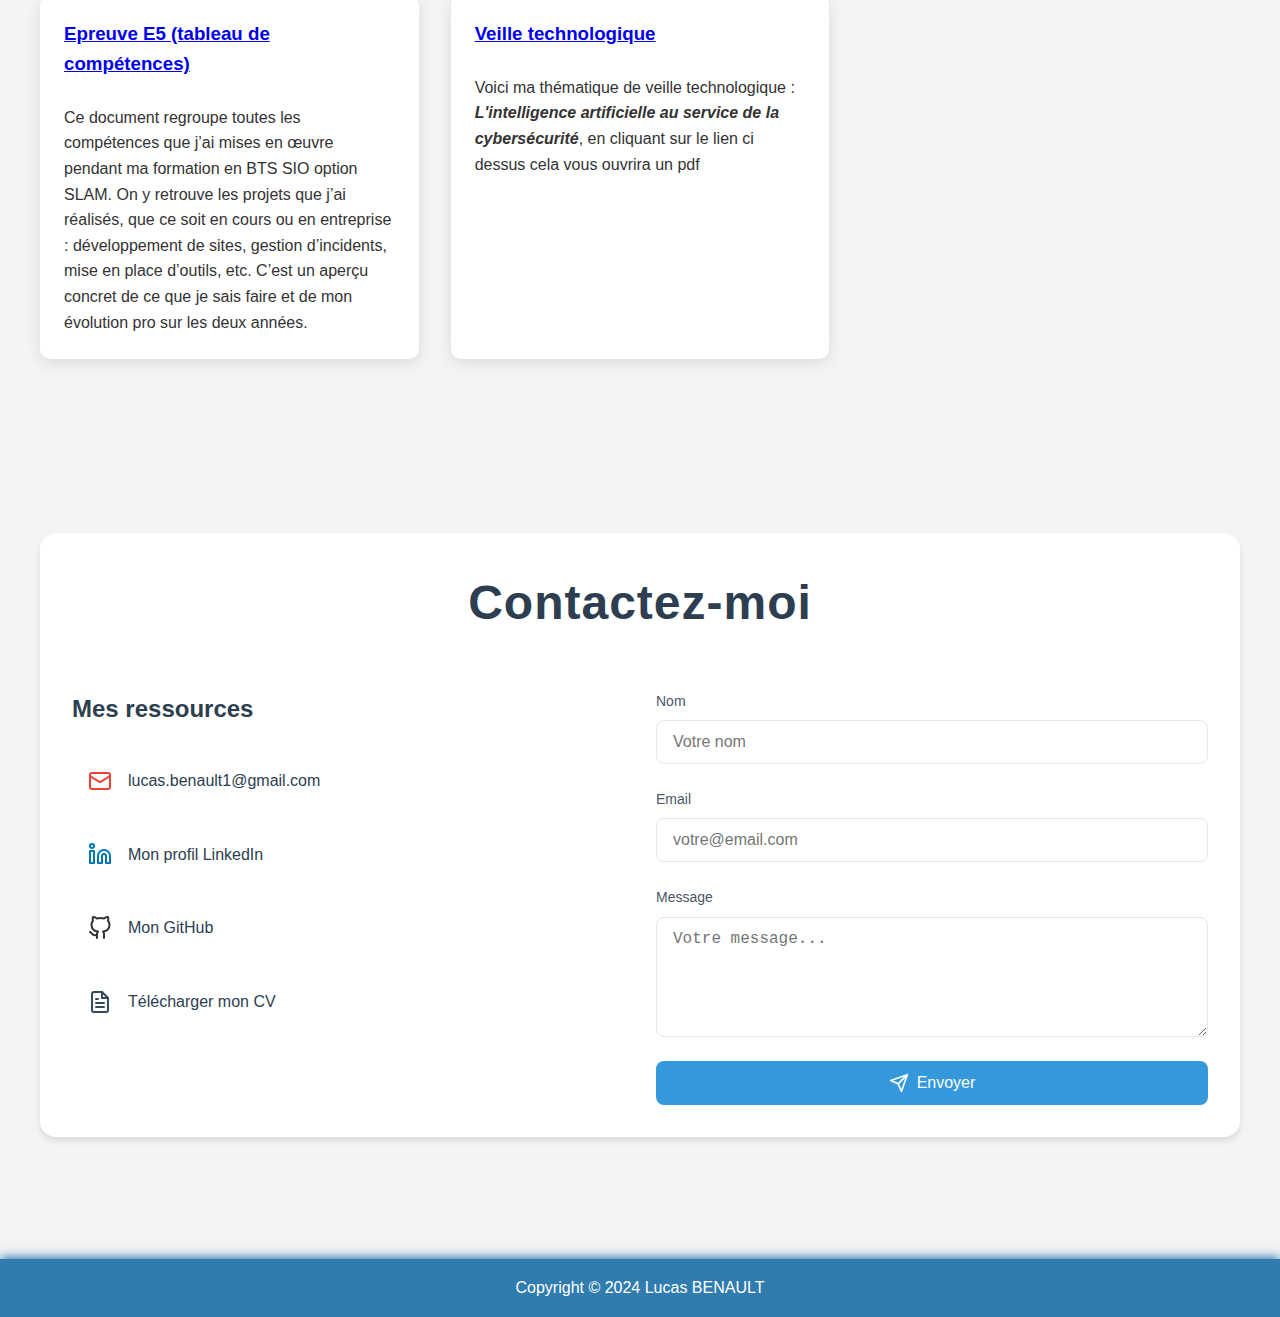
==== commit 6807de19: "maj" ====
--- a/index.html
+++ b/index.html
@@ -262,6 +262,18 @@
             </div>
             <div class="project-card">
                 <div class="project-content">
+                    <a href="E5.pdf" target="_blank">
+                        <h3>Epreuve E5 (tableau de compétences)</h3><br>
+                    </a>
+                    <p>Ce document regroupe toutes les compétences que j’ai mises en œuvre pendant ma formation en BTS SIO option SLAM. 
+                        On y retrouve les projets que j’ai réalisés, que ce soit en cours ou en entreprise : développement de sites, gestion d’incidents, mise en place d’outils, etc. 
+                        C’est un aperçu concret de ce que je sais faire et de mon évolution pro sur les deux années.
+                    </p>
+                    </p>
+                </div>
+            </div>
+            <div class="project-card">
+                <div class="project-content">
                     <a href="veille_technologique_IA_cybersecurite.pdf" target="_blank">
                         <h3>Veille technologique</h3><br>
                     </a>
@@ -314,16 +326,6 @@
                 </svg>
                 <span>Télécharger mon CV</span>
                 </a>
-                <a href="E5.xlsx" target="_blank" rel="noopener noreferrer" class="contact-link">
-                    <svg xmlns="http://www.w3.org/2000/svg" width="24" height="24" viewBox="0 0 24 24" fill="none" stroke="currentColor" stroke-width="2" stroke-linecap="round" stroke-linejoin="round" class="cv-icon">
-                        <path d="M14 2H6a2 2 0 0 0-2 2v16a2 2 0 0 0 2 2h12a2 2 0 0 0 2-2V8z"></path>
-                        <polyline points="14 2 14 8 20 8"></polyline>
-                        <line x1="16" y1="13" x2="8" y2="13"></line>
-                        <line x1="16" y1="17" x2="8" y2="17"></line>
-                        <line x1="10" y1="9" x2="8" y2="9"></line>
-                    </svg>
-                    <span>Épreuve E5</span>
-                    </a>
             </div>
             </div>
 
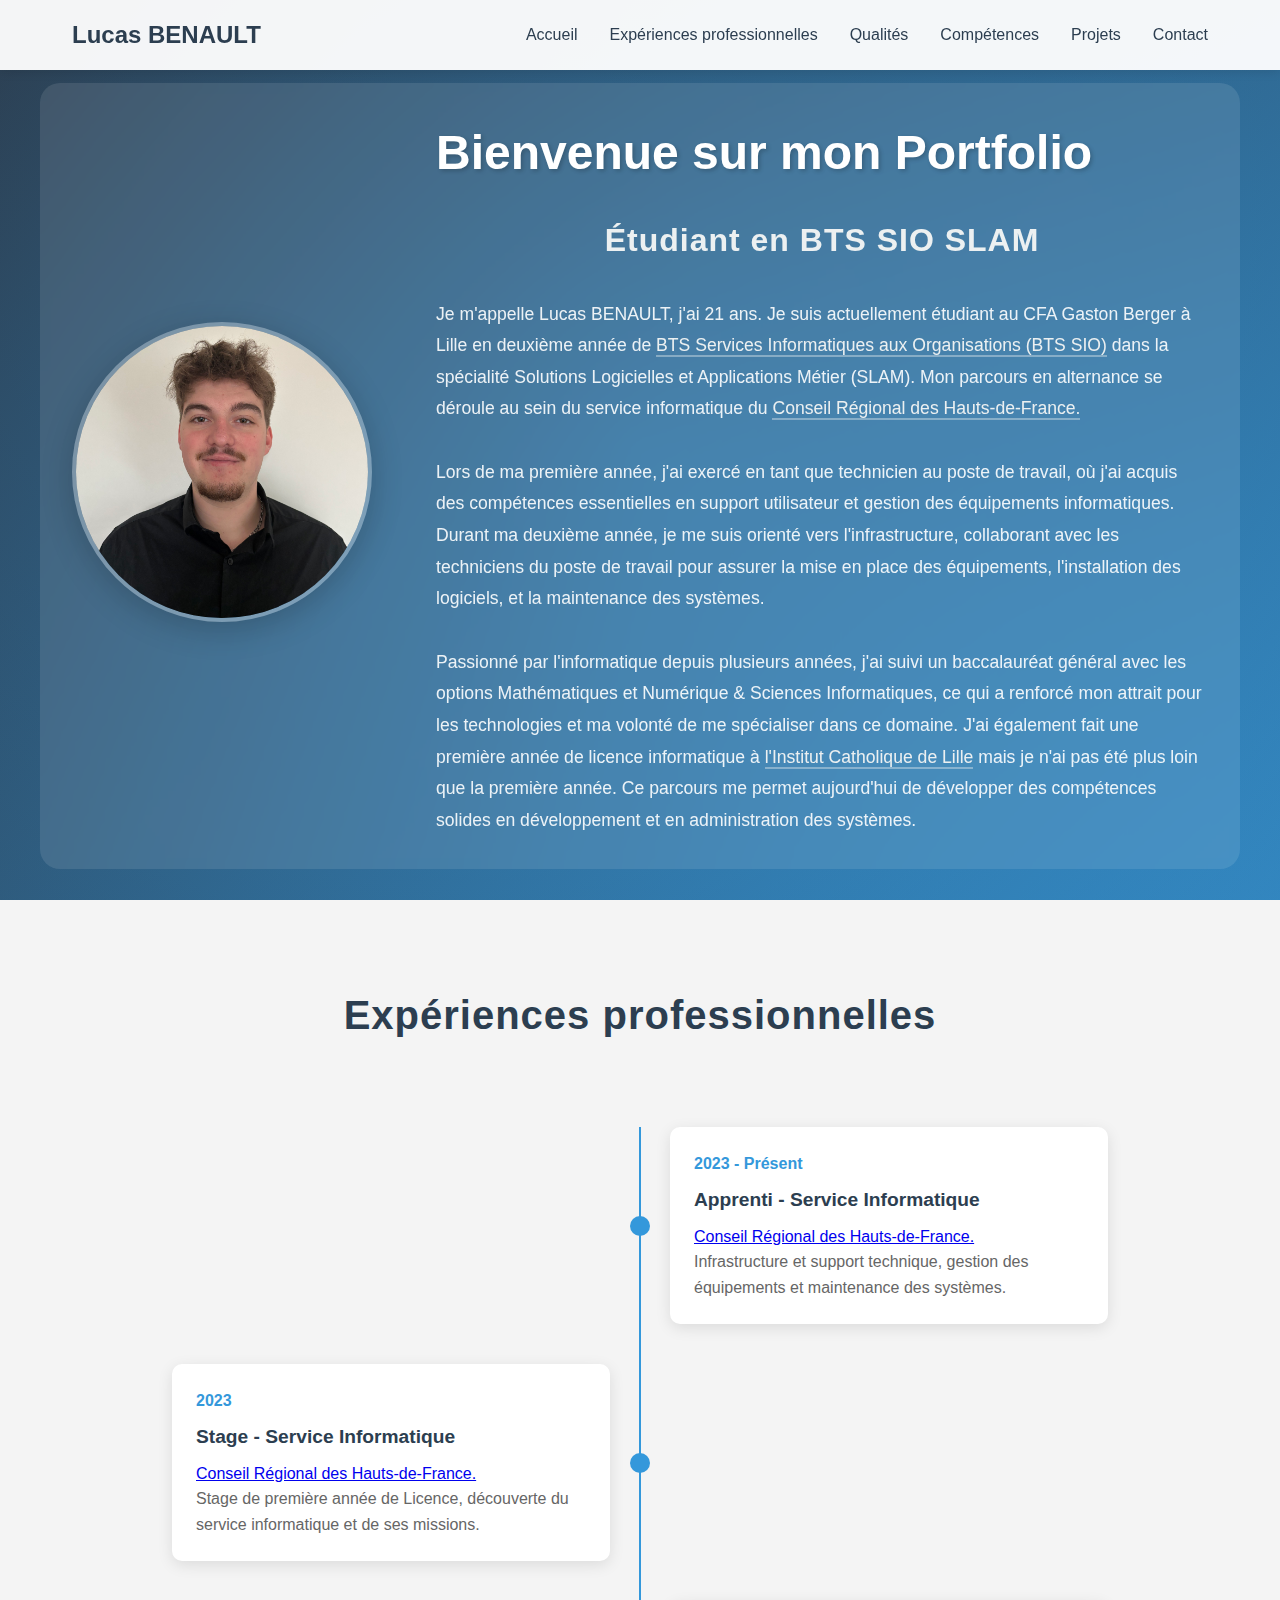
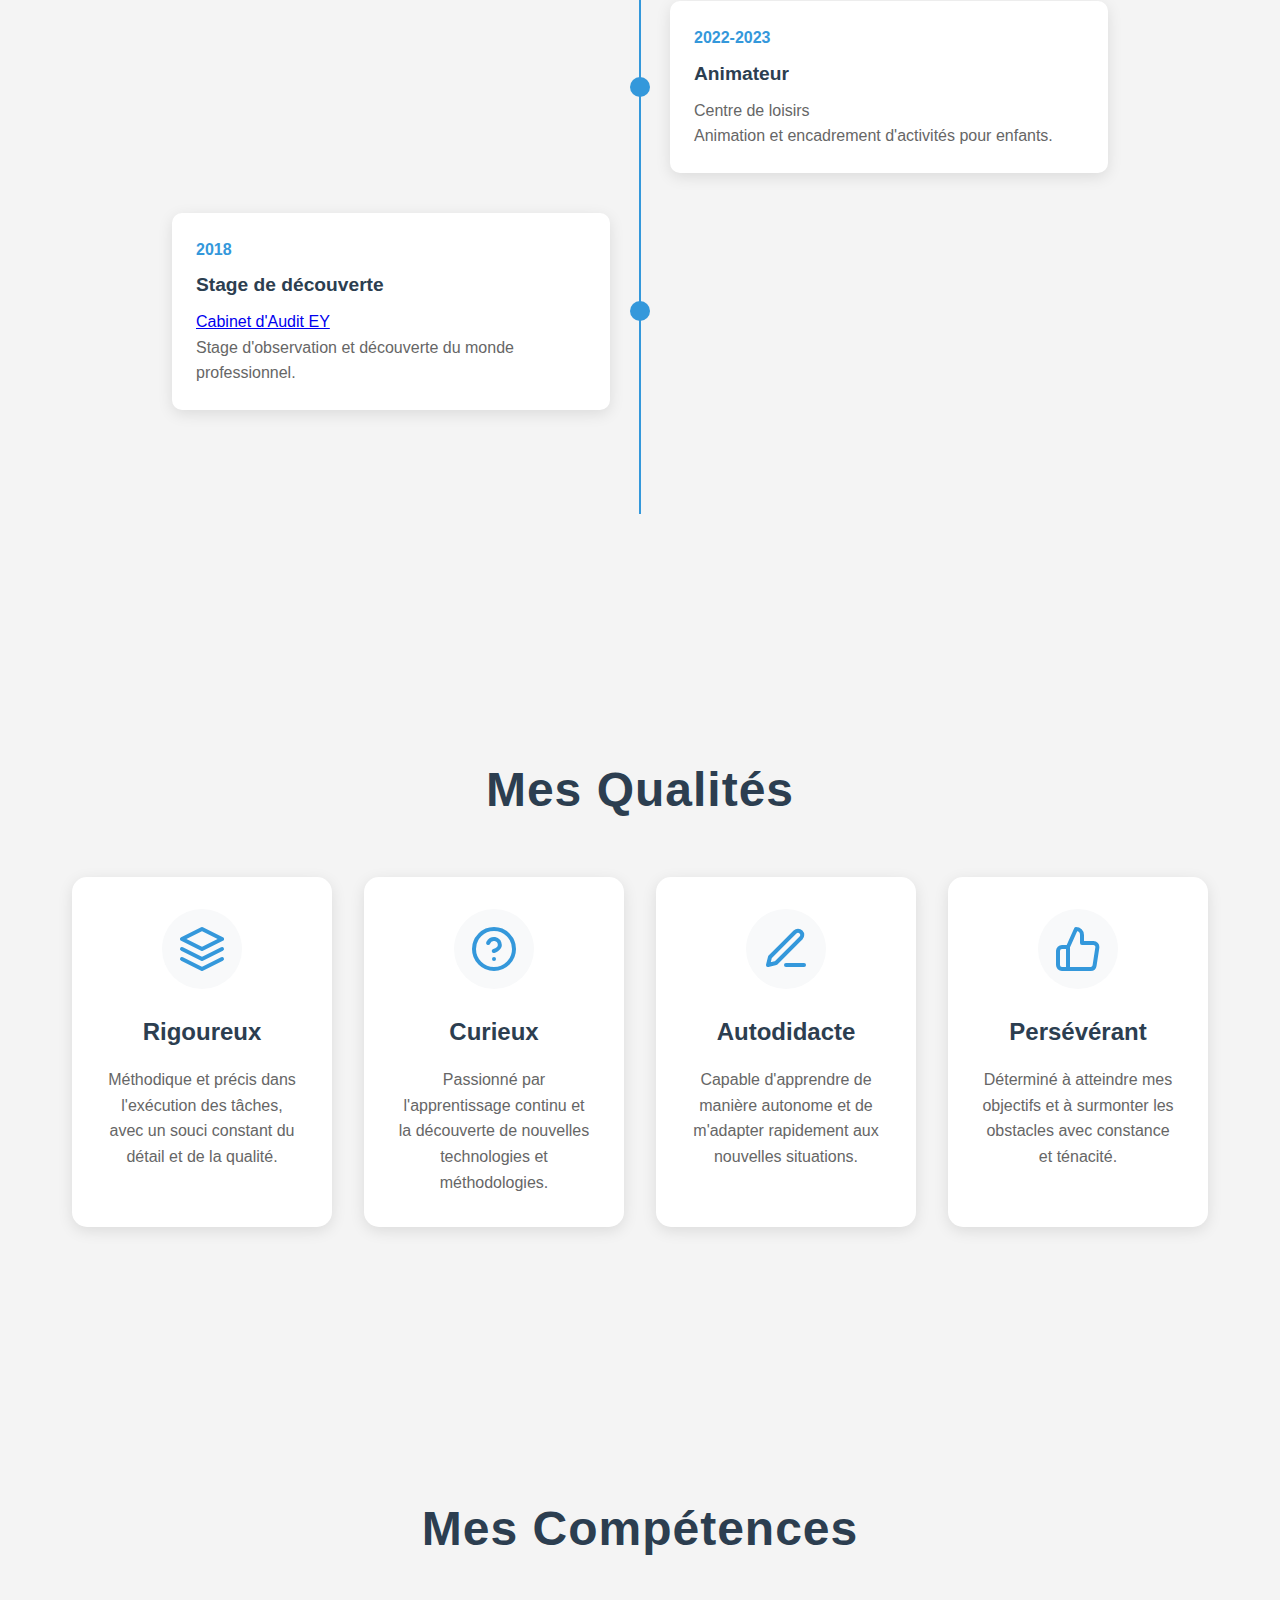
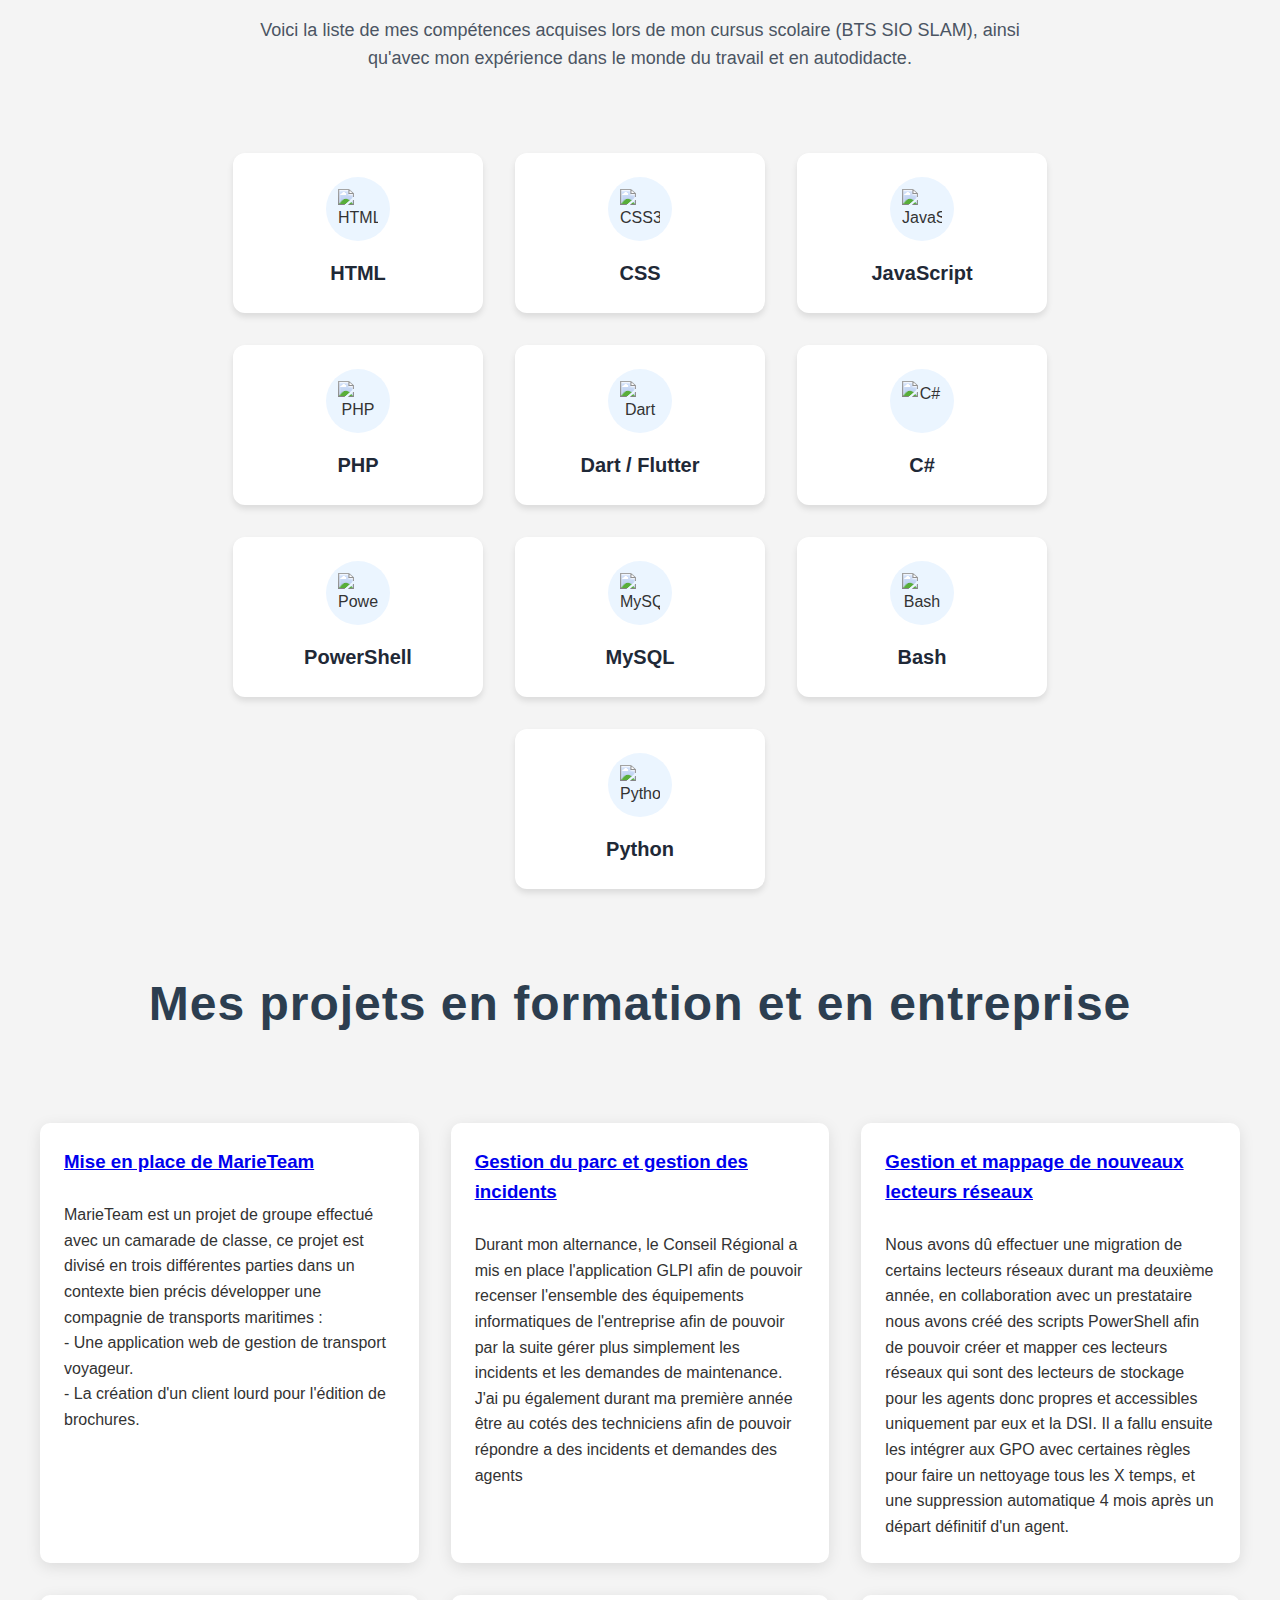
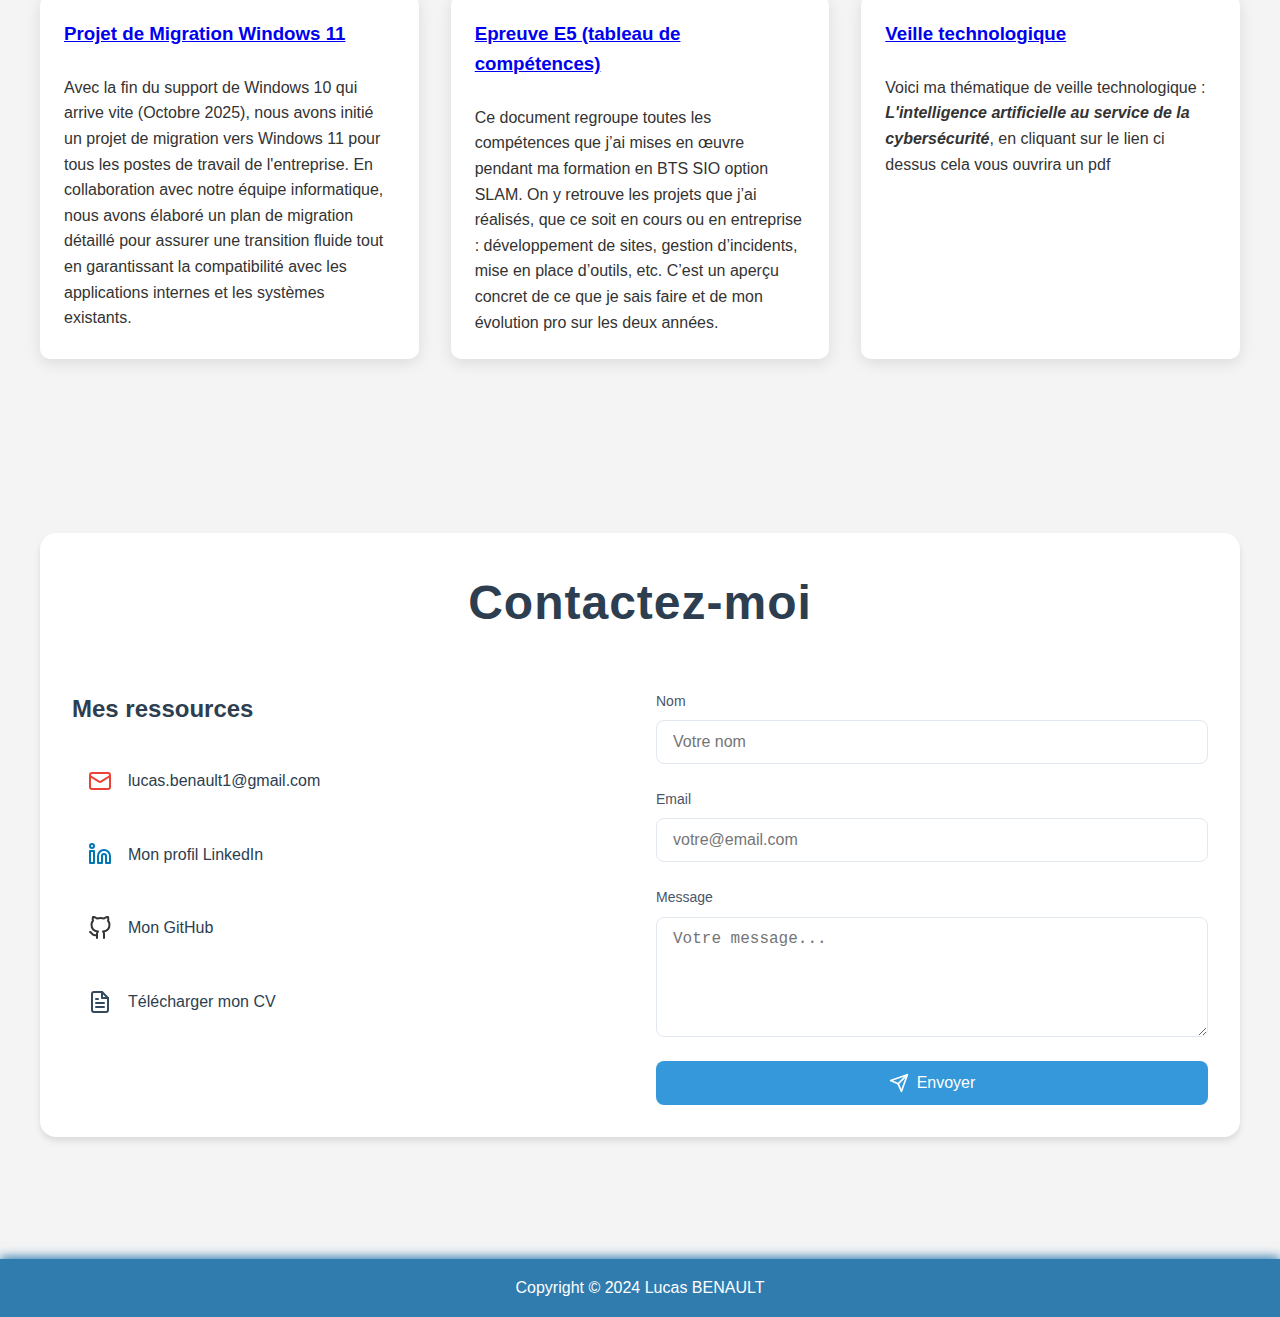
==== commit be6ebced: "maj" ====
--- a/index.html
+++ b/index.html
@@ -262,6 +262,17 @@
             </div>
             <div class="project-card">
                 <div class="project-content">
+                    <a href="Projets/Windows 11/W11.html">
+                        <h3>Projet de Migration Windows 11</h3><br>
+                    </a>
+                    <p>Avec la fin du support de Windows 10 qui arrive vite (Octobre 2025), nous avons initié un projet de migration vers Windows 11 pour tous les postes de travail de l'entreprise. 
+                        En collaboration avec notre équipe informatique, nous avons élaboré un plan de migration détaillé pour assurer une transition fluide tout en garantissant la 
+                        compatibilité avec les applications internes et les systèmes existants. 
+                    </p>
+                </div>
+            </div>
+            <div class="project-card">
+                <div class="project-content">
                     <a href="E5.pdf" target="_blank">
                         <h3>Epreuve E5 (tableau de compétences)</h3><br>
                     </a>
